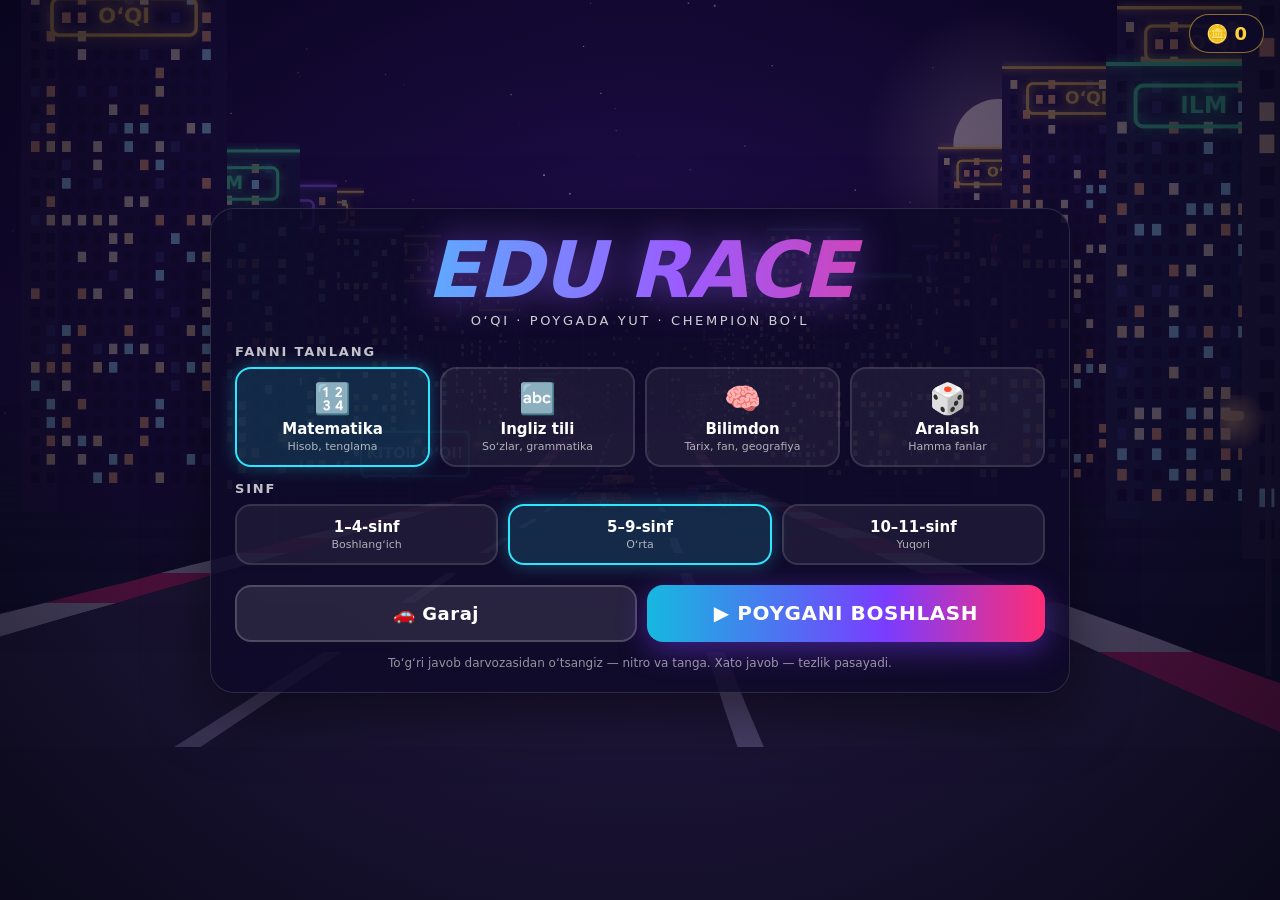
==== index.html @ 3489349c "Edu Race v0.1 — birinchi versiya Co-Authored-By: Claude Opus 5.5 <noreply@anthropic.com> Claude-Sess" ====
<!DOCTYPE html>
<html lang="uz">
<head>
<meta charset="utf-8">
<meta name="viewport" content="width=device-width,initial-scale=1,maximum-scale=1,user-scalable=no,viewport-fit=cover">
<meta name="theme-color" content="#07051a">
<meta name="mobile-web-app-capable" content="yes">
<link rel="manifest" href="manifest.webmanifest">
<link rel="icon" type="image/png" href="icons/icon-192.png">
<link rel="apple-touch-icon" href="icons/apple-touch-icon.png">
<title>Edu Race — Oʻqi. Poygada yut.</title>
<style>
:root{--cyan:#2fe6ff;--pink:#ff2d75;--yellow:#ffd23c;--violet:#9b5cff;--green:#3cff9a;--bg:#07051a;--panel:rgba(14,10,40,.86);--font:'Segoe UI',Roboto,system-ui,-apple-system,sans-serif}
*{box-sizing:border-box;-webkit-tap-highlight-color:transparent;user-select:none;-webkit-user-select:none}
html,body{margin:0;height:100%;overflow:hidden;background:var(--bg);font-family:var(--font);color:#fff;touch-action:none}
canvas#game{position:fixed;inset:0;width:100vw;height:100vh;display:block}
.hidden{display:none!important}
.layer{position:fixed;inset:0;pointer-events:none}
.layer *{pointer-events:auto}
button{font-family:var(--font);cursor:pointer;border:0;color:#fff}

/* ---------- HUD ---------- */
#hud{padding:max(10px,env(safe-area-inset-top)) max(14px,env(safe-area-inset-right)) 10px max(14px,env(safe-area-inset-left))}
.hud-top{display:flex;justify-content:space-between;align-items:flex-start;gap:10px;pointer-events:none}
.stat{background:var(--panel);border:1px solid rgba(255,255,255,.12);border-radius:14px;padding:6px 12px;min-width:74px;text-align:center;pointer-events:none;backdrop-filter:blur(4px)}
.stat small{display:block;font-size:11px;opacity:.7;letter-spacing:.08em;text-transform:uppercase}
.stat b{font-size:26px;font-weight:900;font-style:italic}
.stat b span{font-size:15px;opacity:.7}
.hud-left,.hud-right{display:flex;gap:8px;align-items:flex-start}
#btnPause{width:44px;height:44px;border-radius:12px;background:var(--panel);border:1px solid rgba(255,255,255,.15);font-size:18px;pointer-events:auto}
#qbox{position:absolute;left:50%;top:max(10px,env(safe-area-inset-top));transform:translateX(-50%);width:min(560px,52vw);background:var(--panel);border:2px solid var(--violet);border-radius:18px;padding:10px 14px 10px;text-align:center;box-shadow:0 0 24px rgba(155,92,255,.45);pointer-events:none;transition:opacity .25s}
#qbox.dim{opacity:.35}
#qsub{font-size:11px;letter-spacing:.12em;text-transform:uppercase;opacity:.75}
#qtext{font-size:clamp(17px,3.2vw,30px);font-weight:900;margin:2px 0 8px;line-height:1.15}
#qbarw{height:6px;background:rgba(255,255,255,.12);border-radius:4px;overflow:hidden;margin-bottom:8px}
#qbar{height:100%;width:100%;background:linear-gradient(90deg,var(--green),var(--yellow),var(--pink));transform-origin:left}
#opts{display:grid;grid-template-columns:1fr 1fr 1fr;gap:8px}
.opt{border-radius:10px;padding:6px 4px;font-weight:900;font-size:clamp(14px,2.4vw,22px);border:2px solid;background:rgba(0,0,0,.35);transition:transform .12s,background .12s;white-space:nowrap;overflow:hidden;text-overflow:ellipsis}
.opt.o0{border-color:var(--cyan);color:#bff8ff}.opt.o1{border-color:var(--yellow);color:#fff2c4}.opt.o2{border-color:var(--pink);color:#ffd0e0}
.opt.sel{transform:scale(1.07)}
.opt.o0.sel{background:rgba(47,230,255,.35)}.opt.o1.sel{background:rgba(255,210,60,.35)}.opt.o2.sel{background:rgba(255,45,117,.35)}
#lanehint{font-size:11px;opacity:.6;margin-top:6px}
#speedo{position:absolute;right:max(16px,env(safe-area-inset-right));bottom:max(150px,calc(env(safe-area-inset-bottom) + 140px));text-align:right;pointer-events:none}
#speedo b{font-size:44px;font-weight:900;font-style:italic;text-shadow:0 0 14px rgba(47,230,255,.7)}
#speedo small{font-size:13px;opacity:.75;margin-left:4px}
#nitrow{width:150px;height:10px;border-radius:6px;background:rgba(255,255,255,.12);margin-top:4px;overflow:hidden;margin-left:auto}
#nitro{height:100%;width:0;background:linear-gradient(90deg,#2fe6ff,#9b5cff);box-shadow:0 0 12px #2fe6ff}
#streak{font-size:13px;font-weight:800;color:var(--yellow);margin-top:4px;min-height:16px}
#toast{position:absolute;left:50%;top:44%;transform:translate(-50%,-50%) scale(.6);font-size:clamp(26px,6vw,56px);font-weight:900;font-style:italic;text-align:center;opacity:0;transition:transform .25s,opacity .25s;pointer-events:none;text-shadow:0 4px 24px rgba(0,0,0,.6);white-space:nowrap}
#toast.show{opacity:1;transform:translate(-50%,-50%) scale(1)}
#toast.good{color:var(--cyan)}#toast.bad{color:#ff5d7d}
#toast small{display:block;font-size:.42em;font-style:normal;color:#fff;margin-top:6px}
#flash{position:fixed;inset:0;pointer-events:none;opacity:0;transition:opacity .35s}
#flash.good{background:radial-gradient(ellipse at center,transparent 40%,rgba(47,230,255,.45));opacity:1;transition:none}
#flash.bad{background:radial-gradient(ellipse at center,transparent 35%,rgba(255,30,70,.6));opacity:1;transition:none}
#count{position:absolute;left:50%;top:42%;transform:translate(-50%,-50%);font-size:min(28vw,180px);font-weight:900;font-style:italic;color:var(--yellow);text-shadow:0 0 40px rgba(255,210,60,.7);pointer-events:none}

/* touch controls */
#ctl{position:absolute;left:0;right:0;bottom:0;padding:0 max(16px,env(safe-area-inset-right)) max(16px,env(safe-area-inset-bottom)) max(16px,env(safe-area-inset-left));display:flex;justify-content:space-between;align-items:flex-end;pointer-events:none}
.tbtn{width:min(22vw,118px);height:min(22vw,118px);border-radius:50%;background:rgba(255,255,255,.1);border:2px solid rgba(255,255,255,.3);font-size:40px;font-weight:900;display:flex;align-items:center;justify-content:center;pointer-events:auto;touch-action:none}
.tbtn.on{background:rgba(47,230,255,.35);border-color:var(--cyan)}
#btnBrake{width:min(18vw,92px);height:min(18vw,92px);font-size:15px;border-radius:24px}
#btnBrake.on{background:rgba(255,45,117,.4);border-color:var(--pink)}
.lr{display:flex;gap:14px;pointer-events:none}
body.nokbd-hint #kbd{display:none}
#kbd{position:absolute;left:50%;bottom:14px;transform:translateX(-50%);font-size:12px;opacity:.55;pointer-events:none;white-space:nowrap}

/* ---------- Menus ---------- */
.screen{position:fixed;inset:0;display:flex;align-items:center;justify-content:center;background:radial-gradient(ellipse at 50% 30%,rgba(40,16,90,.55),rgba(5,3,20,.88));padding:16px;overflow:auto}
.card{width:min(860px,100%);max-height:100%;overflow:auto;background:var(--panel);border:1px solid rgba(255,255,255,.12);border-radius:24px;padding:22px 24px;box-shadow:0 20px 60px rgba(0,0,0,.5)}
.logo{text-align:center;margin:0 0 4px;font-size:clamp(40px,9vw,78px);font-weight:900;font-style:italic;letter-spacing:-.02em;line-height:1;background:linear-gradient(90deg,var(--cyan),var(--violet) 55%,var(--pink));-webkit-background-clip:text;background-clip:text;color:transparent;filter:drop-shadow(0 0 18px rgba(155,92,255,.55))}
.tag{text-align:center;opacity:.8;margin:0 0 16px;letter-spacing:.2em;text-transform:uppercase;font-size:13px}
.coinbar{position:absolute;top:max(14px,env(safe-area-inset-top));right:max(16px,env(safe-area-inset-right));background:var(--panel);border:1px solid rgba(255,210,60,.5);border-radius:30px;padding:8px 16px;font-weight:900;font-size:18px;color:var(--yellow)}
h3{margin:14px 0 8px;font-size:13px;letter-spacing:.14em;text-transform:uppercase;opacity:.75}
.grid{display:grid;gap:10px}
.g4{grid-template-columns:repeat(4,1fr)}.g3{grid-template-columns:repeat(3,1fr)}
@media (max-width:620px){.g4{grid-template-columns:repeat(2,1fr)}}
.choice{background:rgba(255,255,255,.06);border:2px solid rgba(255,255,255,.12);border-radius:16px;padding:12px 8px;text-align:center;font-weight:800;font-size:15px;transition:all .15s}
.choice .ic{font-size:30px;display:block;margin-bottom:4px}
.choice small{display:block;font-weight:500;opacity:.65;font-size:11px;margin-top:2px}
.choice.on{border-color:var(--cyan);background:rgba(47,230,255,.14);box-shadow:0 0 18px rgba(47,230,255,.3)}
.row{display:flex;gap:10px;margin-top:20px;flex-wrap:wrap}
.btn{flex:1;min-width:150px;padding:16px 18px;border-radius:16px;font-size:18px;font-weight:900;letter-spacing:.03em;background:rgba(255,255,255,.1);border:2px solid rgba(255,255,255,.18)}
.btn.primary{background:linear-gradient(90deg,#16b8e0,#7a3cff 60%,#ff2d75);border:0;box-shadow:0 8px 30px rgba(122,60,255,.45);font-size:20px}
.btn:active{transform:scale(.97)}
.carlist{display:grid;grid-template-columns:repeat(auto-fill,minmax(180px,1fr));gap:12px}
.caritem{background:rgba(255,255,255,.05);border:2px solid rgba(255,255,255,.12);border-radius:16px;padding:10px;text-align:center}
.caritem.on{border-color:var(--green);box-shadow:0 0 16px rgba(60,255,154,.3)}
.caritem canvas{width:100%;height:auto;display:block}
.caritem b{display:block;margin:6px 0 2px}
.bar{height:6px;background:rgba(255,255,255,.12);border-radius:4px;margin:6px 0 8px;overflow:hidden}.bar i{display:block;height:100%;background:linear-gradient(90deg,var(--cyan),var(--violet))}
.caritem button{width:100%;padding:9px;border-radius:10px;font-weight:800;background:rgba(255,255,255,.12)}
.caritem button.buy{background:linear-gradient(90deg,#f0a500,#ffd23c);color:#2a1a00}
.caritem button:disabled{opacity:.45}
.res-place{text-align:center;font-size:clamp(54px,12vw,96px);font-weight:900;font-style:italic;line-height:1}
.res-sub{text-align:center;opacity:.8;margin-bottom:10px}
.stars{text-align:center;font-size:40px;letter-spacing:6px;margin:4px 0 10px}
.stats{display:grid;grid-template-columns:repeat(4,1fr);gap:10px}
@media (max-width:620px){.stats{grid-template-columns:repeat(2,1fr)}}
.stats div{background:rgba(255,255,255,.06);border-radius:14px;padding:10px;text-align:center}
.stats b{display:block;font-size:24px;font-weight:900}
.stats small{opacity:.7;font-size:12px}
.mist{margin-top:10px;font-size:14px;background:rgba(255,45,117,.08);border:1px solid rgba(255,45,117,.3);border-radius:14px;padding:8px 12px}
.mist div{padding:4px 0;border-bottom:1px dashed rgba(255,255,255,.1)}.mist div:last-child{border:0}
.mist b{color:var(--green)}
@media (max-height:460px){
  #qbox{padding:6px 10px;width:min(520px,50vw);border-radius:14px}
  #qtext{font-size:clamp(15px,2.6vw,22px);margin:0 0 5px}
  #qsub{font-size:9px}#qbarw{height:4px;margin-bottom:5px}
  .opt{padding:3px 4px;font-size:clamp(13px,2vw,18px);border-radius:8px}
  #lanehint{display:none}
  .stat{padding:3px 9px;min-width:60px}.stat b{font-size:20px}.stat small{font-size:9px}
  #btnPause{width:38px;height:38px}
  #speedo{bottom:auto;top:46%}#speedo b{font-size:32px}
  .tbtn{width:min(19vw,92px);height:min(19vw,92px);font-size:32px}
  #btnBrake{width:min(15vw,74px);height:min(15vw,74px);font-size:12px}
  .card{padding:14px 16px}.logo{font-size:40px}.tag{margin-bottom:6px}
  h3{margin:8px 0 6px}.choice{padding:7px 6px;font-size:13px}.choice .ic{font-size:22px;margin:0}
  .row{margin-top:10px}.btn{padding:11px 14px;font-size:16px}.btn.primary{font-size:17px}
  .small-note{display:none}
}
#rotate{position:fixed;left:50%;bottom:16px;transform:translateX(-50%);background:var(--panel);border:1px solid rgba(255,255,255,.2);padding:8px 14px;border-radius:20px;font-size:13px;z-index:20;pointer-events:none}
.small-note{text-align:center;font-size:12px;opacity:.55;margin-top:14px}
</style>
</head>
<body>
<canvas id="game"></canvas>
<div id="flash"></div>

<!-- HUD -->
<div id="hud" class="layer hidden">
  <div class="hud-top">
    <div class="hud-left">
      <div class="stat"><small>Oʻrin</small><b id="hPos">6<span>/6</span></b></div>
      <div class="stat"><small>Davra</small><b id="hLap">1<span>/2</span></b></div>
    </div>
    <div class="hud-right">
      <div class="stat"><small>Tanga</small><b id="hCoins" style="color:var(--yellow)">0</b></div>
      <button id="btnPause" aria-label="Pauza">❚❚</button>
    </div>
  </div>
  <div id="qbox">
    <div id="qsub">Savol</div>
    <div id="qtext">Tayyorlaning!</div>
    <div id="qbarw"><div id="qbar"></div></div>
    <div id="opts"><div class="opt o0">—</div><div class="opt o1">—</div><div class="opt o2">—</div></div>
    <div id="lanehint">Toʻgʻri javob yozilgan darvozadan oʻting → NITRO 🔥</div>
  </div>
  <div id="speedo"><b id="hSpeed">0</b><small>km/soat</small><div id="nitrow"><div id="nitro"></div></div><div id="streak"></div></div>
  <div id="toast"></div>
  <div id="count"></div>
  <div id="ctl">
    <div class="lr"><button class="tbtn" id="btnL" aria-label="Chapga">◀</button><button class="tbtn" id="btnR" aria-label="Oʻngga">▶</button></div>
    <button class="tbtn" id="btnBrake">TOR-<br>MOZ</button>
  </div>
  <div id="kbd">◀ ▶ yoki A / D — boshqarish · ▼ / Space — tormoz · P — pauza</div>
</div>

<!-- MAIN MENU -->
<div id="menu" class="screen hidden">
  <div class="coinbar">🪙 <span id="mCoins">0</span></div>
  <div class="card">
    <h1 class="logo">EDU RACE</h1>
    <p class="tag">Oʻqi · Poygada yut · Chempion boʻl</p>
    <h3>Fanni tanlang</h3>
    <div class="grid g4" id="subjects"></div>
    <h3>Sinf</h3>
    <div class="grid g3" id="levels"></div>
    <div class="row">
      <button class="btn" id="btnGarage">🚗 Garaj</button>
      <button class="btn primary" id="btnStart">▶ POYGANI BOSHLASH</button>
    </div>
    <div class="small-note">Toʻgʻri javob darvozasidan oʻtsangiz — nitro va tanga. Xato javob — tezlik pasayadi.</div>
  </div>
</div>

<!-- GARAGE -->
<div id="garage" class="screen hidden">
  <div class="coinbar">🪙 <span id="gCoins">0</span></div>
  <div class="card">
    <h1 class="logo" style="font-size:clamp(34px,7vw,56px)">GARAJ</h1>
    <p class="tag">Bilim bilan yigʻilgan tangalarga yangi mashina oling</p>
    <div class="carlist" id="carlist"></div>
    <div class="row"><button class="btn" id="btnGBack">◀ Orqaga</button></div>
  </div>
</div>

<!-- PAUSE -->
<div id="pause" class="screen hidden">
  <div class="card" style="max-width:420px">
    <h1 class="logo" style="font-size:52px">PAUZA</h1>
    <div class="row" style="flex-direction:column">
      <button class="btn primary" id="btnResume">▶ Davom etish</button>
      <button class="btn" id="btnRestart">↻ Qaytadan boshlash</button>
      <button class="btn" id="btnSound">🔊 Ovoz: yoqilgan</button>
      <button class="btn" id="btnQuit">⌂ Bosh menyu</button>
    </div>
  </div>
</div>

<!-- RESULTS -->
<div id="results" class="screen hidden">
  <div class="card">
    <div class="res-place" id="rPlace">🥇 1-oʻrin</div>
    <div class="stars" id="rStars">★★★</div>
    <div class="res-sub" id="rSub"></div>
    <div class="stats">
      <div><b id="rCorrect">0/0</b><small>Toʻgʻri javoblar</small></div>
      <div><b id="rAcc">0%</b><small>Aniqlik</small></div>
      <div><b id="rTime">0:00</b><small>Vaqt</small></div>
      <div><b id="rCoins" style="color:var(--yellow)">+0</b><small>Tanga</small></div>
    </div>
    <div class="mist hidden" id="rMist"></div>
    <div class="row">
      <button class="btn" id="btnRMenu">⌂ Menyu</button>
      <button class="btn primary" id="btnRAgain">↻ Yana poyga</button>
    </div>
  </div>
</div>
<div id="rotate" class="hidden">📱 Yaxshiroq oʻynash uchun telefonni yotqizing</div>

<script>
(()=>{
'use strict';
/* =========================================================
   EDU RACE — oʻquv poyga oʻyini (psevdo-3D dvigatel)
   ========================================================= */
const $ = id => document.getElementById(id);
const FONT = "'Segoe UI',Roboto,system-ui,sans-serif";
const canvas = $('game'), ctx = canvas.getContext('2d');
let W = 0, H = 0;

/* ---------- utils ---------- */
const rnd = (a,b) => Math.floor(Math.random()*(b-a+1))+a;
const pick = a => a[Math.floor(Math.random()*a.length)];
const shuffle = a => { for(let i=a.length-1;i>0;i--){const j=Math.floor(Math.random()*(i+1));[a[i],a[j]]=[a[j],a[i]];} return a; };
const limit = (v,a,b) => Math.max(a,Math.min(b,v));
const lerp = (a,b,p) => a+(b-a)*p;
const easeIn = (a,b,p) => a+(b-a)*p*p;
const easeInOut = (a,b,p) => a+(b-a)*((-Math.cos(p*Math.PI)/2)+0.5);
const pctRem = (n,total) => (n%total)/total;
const approach = (v,t,s) => v<t ? Math.min(t,v+s) : Math.max(t,v-s);
const gcd = (a,b) => b ? gcd(b,a%b) : a;
const fog = (d,density) => 1/Math.pow(Math.E, d*d*density);
const overlap = (x1,w1,x2,w2) => !((x1+w1/2) < (x2-w2/2) || (x1-w1/2) > (x2+w2/2));
function rr(g,x,y,w,h,r){g.beginPath();g.moveTo(x+r,y);g.arcTo(x+w,y,x+w,y+h,r);g.arcTo(x+w,y+h,x,y+h,r);g.arcTo(x,y+h,x,y,r);g.arcTo(x,y,x+w,y,r);g.closePath();}
function mkCanvas(w,h){const c=document.createElement('canvas');c.width=w;c.height=h;return [c,c.getContext('2d')];}

/* ---------- save ---------- */
const SAVE_KEY='eduRace.v1';
const save = Object.assign({coins:0, owned:['ilm1'], car:'ilm1', subject:'math', level:2, muted:false, races:0, wins:0}, (()=>{try{return JSON.parse(localStorage.getItem(SAVE_KEY))||{};}catch(e){return {};}})());
function persist(){ try{ localStorage.setItem(SAVE_KEY, JSON.stringify(save)); }catch(e){} }

/* =========================================================
   SAVOLLAR
   ========================================================= */
const SUP = {'0':'⁰','1':'¹','2':'²','3':'³','4':'⁴','5':'⁵','6':'⁶','7':'⁷','8':'⁸','9':'⁹'};
const sup = n => String(n).split('').map(c=>SUP[c]||c).join('');
const xpow = n => n===1 ? 'x' : 'x'+sup(n);
const neg = n => n<0 ? '−'+Math.abs(n) : String(n);
function mk(q, correct, wrongs, sub){
  correct = String(correct);
  const w = []; for(const x of wrongs){ const s=String(x); if(s!==correct && !w.includes(s)) w.push(s); if(w.length===2) break; }
  const opts = shuffle([correct, ...w]);
  return {q, opts, ans: opts.indexOf(correct), correct, sub};
}
function nw(ans, cands){ // raqamli chalgʻituvchi javoblar
  const out=[]; for(const c of shuffle(cands.slice())){ if(c!==ans && !out.includes(c) && Number.isFinite(c) && (c>=0 || ans<0)) out.push(c); if(out.length===2) break; }
  let k=1; while(out.length<2){ const c=ans+k; if(!out.includes(c) && c!==ans) out.push(c); k = k>0 ? -k : -k+1; }
  return out.map(neg);
}
function mathQ(level){
  const S='Matematika';
  if(level===1){
    const t=rnd(0,3);
    if(t===0){const a=rnd(5,60),b=rnd(3,39),r=a+b;return mk(`${a} + ${b} = ?`,r,nw(r,[r+1,r-1,r+10,r-10,r+2]),S);}
    if(t===1){const a=rnd(20,99),b=rnd(3,a-2),r=a-b;return mk(`${a} − ${b} = ?`,r,nw(r,[r+1,r-1,r+10,r-10,r+2]),S);}
    if(t===2){const a=rnd(2,10),b=rnd(2,10),r=a*b;return mk(`${a} × ${b} = ?`,r,nw(r,[r+a,r-a,r+b,r-b,r+1]),S);}
    const b=rnd(2,10),q=rnd(2,10);return mk(`${b*q} : ${b} = ?`,q,nw(q,[q+1,q-1,q+2,q-2]),S);
  }
  if(level===2){
    const t=rnd(0,7);
    if(t===0){const a=rnd(12,29),b=rnd(3,9),r=a*b;return mk(`${a} × ${b} = ?`,r,nw(r,[r+b,r-b,r+10,r-10,r+a]),S);}
    if(t===1){const p=pick([10,20,25,50]);const n=p===25?rnd(2,30)*4:p===50?rnd(5,60)*2:rnd(2,30)*10;const r=n*p/100;return mk(`${n} ning ${p}% i = ?`,r,nw(r,[r*2,Math.round(r/2),r+10,r+5,r-5]),S);}
    if(t===2){const a=-rnd(2,20),b=rnd(1,30),r=a+b;return mk(`${neg(a)} + ${b} = ?`,neg(r),nw(r,[-r,r+2,r-2,r+1]),S);}
    if(t===3){const x=rnd(3,40),a=rnd(2,30);return mk(`x + ${a} = ${x+a},  x = ?`,x,nw(x,[x+1,x-1,x+a,x+2]),S);}
    if(t===4){const a=rnd(2,9),x=rnd(2,12);return mk(`${a}x = ${a*x},  x = ?`,x,nw(x,[x+1,x-1,a*x-a,x+2]),S);}
    if(t===5){const n=rnd(11,20),r=n*n;return mk(`${n}² = ?`,r,nw(r,[r+n,r-n,r+10,2*n,r+1]),S);}
    if(t===6){const b=pick([4,6,8,10,12]),a=rnd(1,b-2),c=rnd(1,b-a-1),s=a+c,g=gcd(s,b);return mk(`${a}/${b} + ${c}/${b} = ?`,`${s/g}/${b/g}`,[`${s}/${2*b}`,`${s+1}/${b}`,`${s-1}/${b}`],S);}
    const b=rnd(11,19),q=rnd(3,9);return mk(`${b*q} : ${b} = ?`,q,nw(q,[q+1,q-1,q+2]),S);
  }
  const t=rnd(0,8);
  if(t===0){const n=rnd(5,10),r=2**n;return mk(`2${sup(n)} = ?`,r,nw(r,[r*2,r/2,2*n,r+2]),S);}
  if(t===1){const n=rnd(11,25);return mk(`√${n*n} = ?`,n,nw(n,[n+1,n-1,n+2,n*2]),S);}
  if(t===2){const a=rnd(2,9),x=rnd(-9,12),b=rnd(1,20)*(Math.random()<.5?-1:1),c=a*x+b;return mk(`${a}x ${b>=0?'+':'−'} ${Math.abs(b)} = ${neg(c)},  x = ?`,neg(x),nw(x,[x+1,x-1,-x,x+2]),S);}
  if(t===3){const T=pick([['sin 30°','1/2',['√3/2','1']],['cos 60°','1/2',['√2/2','0']],['sin 90°','1',['0','1/2']],['cos 0°','1',['0','−1']],['tg 45°','1',['0','√3']],['sin 60°','√3/2',['1/2','√2/2']],['cos 90°','0',['1','1/2']],['cos 45°','√2/2',['1/2','√3/2']]]);return mk(`${T[0]} = ?`,T[1],T[2],S);}
  if(t===4){const base=pick([2,3]),n=base===2?rnd(2,8):rnd(2,5),v=base**n;return mk(`log${base===2?'₂':'₃'} ${v} = ?`,n,nw(n,[n+1,n-1,n*base,n+2]),S);}
  if(t===5){const n=rnd(2,6);return mk(`(${xpow(n)})′ = ?`,`${n}${xpow(n-1)}`,[`${xpow(n-1)}`,`${n}${xpow(n+1)}`,`${n-1}${xpow(n)}`],S);}
  if(t===6){const a=rnd(1,20),d=rnd(2,9);return mk(`${a}, ${a+d}, ${a+2*d}, ${a+3*d}, ?`,a+4*d,nw(a+4*d,[a+5*d,a+4*d+1,a+4*d-1,a+3*d+1]),S);}
  if(t===7){const a=rnd(1,5),q=pick([2,3]),r=a*q**3;return mk(`${a}, ${a*q}, ${a*q*q}, ?`,r,nw(r,[r+a,r-a,a*q*q+a*q,r+q]),S);}
  const T=pick([[3,4,5],[6,8,10],[5,12,13],[8,15,17],[9,12,15],[12,16,20]]);
  return mk(`Katetlar ${T[0]} va ${T[1]}. Gipotenuza = ?`,T[2],nw(T[2],[T[0]+T[1],T[2]+1,T[2]-1,T[2]+2]),S);
}
// [oʻzbekcha, inglizcha, daraja]
const WORDS = [
 ['olma','apple',1],['kitob','book',1],['it','dog',1],['mushuk','cat',1],['uy','house',1],['suv','water',1],['quyosh','sun',1],['qizil','red',1],['koʻk','blue',1],['yashil','green',1],['ona','mother',1],['ota','father',1],['maktab','school',1],['ruchka','pen',1],['non','bread',1],['sut','milk',1],['qush','bird',1],['baliq','fish',1],['katta','big',1],['kichik','small',1],['oy','moon',1],['gul','flower',1],['qor','snow',1],['koʻz','eye',1],
 ['doʻst','friend',2],['shahar','city',2],['daraxt','tree',2],['deraza','window',2],['eshik','door',2],['oshxona','kitchen',2],['ob-havo','weather',2],['kuchli','strong',2],['tez','fast',2],['sekin','slow',2],['bahor','spring',2],['qish','winter',2],['yoz','summer',2],['kuz','autumn',2],['savol','question',2],['javob','answer',2],['sayohat','travel',2],['sogʻliq','health',2],['chiroyli','beautiful',2],['och','hungry',2],['kecha','yesterday',2],['ertaga','tomorrow',2],['bozor','market',2],['tog‘','mountain',2],
 ['muhim','important',3],['imkoniyat','opportunity',3],['rivojlanish','development',3],['atrof-muhit','environment',3],['tajriba','experience',3],['qaror','decision',3],['muvaffaqiyat','success',3],['bilim','knowledge',3],['hamkorlik','cooperation',3],['masʼuliyat','responsibility',3],['jamiyat','society',3],['iqtisodiyot','economy',3],['hukumat','government',3],['tadqiqot','research',3],['kashfiyot','discovery',3],['mustaqillik','independence',3],['tenglama','equation',3],['taraqqiyot','progress',3]
];
const GRAMMAR = [
 ['I ___ a student.','am',['is','are'],2],['They ___ football.','play',['plays','playing'],2],['She ___ a cat.','has',['have','having'],2],['We ___ at school yesterday.','were',['was','are'],2],['He ___ English every day.','studies',['study','studying'],2],['There ___ two cats.','are',['is','am'],2],['___ you like tea?','Do',['Does','Is'],2],
 ['I have lived here ___ 2015.','since',['for','from'],3],['This book is ___ than that one.','better',['good','best'],3],['Listen! The baby ___.','is crying',['cries','cried'],3],['She is the ___ in class.','tallest',['taller','tall'],3],['The letter ___ yesterday.','was sent',['sent','is send'],3],['She has ___ finished it.','already',['yet','ago'],3]
];
const KNOW = [
 ['Oʻzbekiston poytaxti?','Toshkent',['Samarqand','Buxoro'],1],['Oʻzbekiston Mustaqillik kuni?','1-sentabr',['9-may','21-mart'],1],['Navroʻz qachon nishonlanadi?','21-mart',['1-sentabr','8-dekabr'],1],['Oʻzbekiston mustaqil boʻlgan yil?','1991',['1989','1995'],1],['Registon maydoni qayerda?','Samarqand',['Xiva','Toshkent'],1],['Yerning tabiiy yoʻldoshi?','Oy',['Mars','Quyosh'],1],['Eng katta okean?','Tinch okeani',['Hind okeani','Atlantika'],1],['Qizil sayyora?','Mars',['Venera','Yupiter'],1],['Eng katta sayyora?','Yupiter',['Saturn','Yer'],1],['Suvning formulasi?','H₂O',['CO₂','O₂'],1],['Oʻzbekiston qaysi qitʼada?','Osiyo',['Yevropa','Afrika'],1],['Yil necha kundan iborat?','365',['360','300'],1],['Eng baland togʻ cho‘qqisi?','Everest',['Elbrus','Monblan'],1],
 ['“Algoritm” soʻzi kimning nomidan?','Al-Xorazmiy',['Ibn Sino','Beruniy'],2],['“Tib qonunlari” muallifi?','Ibn Sino',['Al-Xorazmiy','Ulugʻbek'],2],['Ulugʻbek rasadxonasi qayerda?','Samarqand',['Buxoro','Qoʻqon'],2],['Ichan qalʼa qaysi shaharda?','Xiva',['Buxoro','Termiz'],2],['Minorai Kalon qayerda?','Buxoro',['Samarqand','Xiva'],2],['“Boburnoma” muallifi?','Bobur',['Navoiy','Amir Temur'],2],['“Xamsa”ni oʻzbek tilida yozgan?','Alisher Navoiy',['Bobur','Mashrab'],2],['Oʻzbekistonda nechta viloyat bor?','12',['14','10'],2],['Oʻzbekiston bilan chegaradosh emas:','Rossiya',['Qozogʻiston','Tojikiston'],2],['Amir Temur tugʻilgan joy?','Kesh (Shahrisabz)',['Samarqand','Xiva'],2],['Ikkinchi jahon urushi tugagan yil?','1945',['1941','1939'],2],['Kolumb Amerikani qachon kashf etgan?','1492',['1592','1392'],2],['Odam tanasidagi eng katta organ?','Teri',['Jigar','Yurak'],2],['Osh tuzi formulasi?','NaCl',['KCl','H₂O'],2],['Temirning kimyoviy belgisi?','Fe',['Te','Ir'],2],['Fotosintezda oʻsimlik yutadigan gaz?','CO₂',['O₂','N₂'],2],['Uchburchak burchaklari yigʻindisi?','180°',['360°','90°'],2],
 ['Yorugʻlik tezligi taxminan?','300 000 km/s',['30 000 km/s','3 000 km/s'],3],['Nyutonning II qonuni?','F = m·a',['E = m·c²','P = U·I'],3],['Oltinning kimyoviy belgisi?','Au',['Ag','Go'],3],['Pifagor teoremasi?','a² + b² = c²',['a + b = c','a² − b² = c'],3],['Ilk Konstitutsiya qabul qilingan yil?','1992',['1991','1995'],3],['DNK asosan qayerda joylashgan?','Hujayra yadrosi',['Mitoxondriya','Ribosoma'],3],['Tok kuchining birligi?','Amper',['Volt','Om'],3],['Dengizga ikki marta chiqa olmaydigan davlat?','Oʻzbekiston',['Qozogʻiston','Moʻgʻuliston'],3],['Elektr qarshilik birligi?','Om',['Vatt','Amper'],3]
];
const bags = {};
function fromBag(key, items){ // takrorlanmasin
  if(!bags[key] || !bags[key].length) bags[key] = shuffle(items.slice());
  return bags[key].pop();
}
function engQ(level){
  const S='Ingliz tili';
  if(level>=2 && Math.random()<0.3){
    const g = fromBag('gr'+level, GRAMMAR.filter(x=>x[3]<=level));
    return mk(g[0], g[1], g[2], S+' · grammatika');
  }
  const pool = WORDS.filter(w=>w[2]<=level && (level===1 || w[2]>=level-1));
  const w = fromBag('w'+level, pool);
  const others = shuffle(pool.filter(x=>x!==w));
  if(Math.random()<0.6) return mk(`“${w[0]}” — inglizchasi?`, w[1], others.map(o=>o[1]), S);
  return mk(`“${w[1]}” — oʻzbekchasi?`, w[0], others.map(o=>o[0]), S);
}
function knowQ(level){
  const pool = KNOW.filter(k=>k[3]<=level && (level<3 || k[3]>=2));
  const k = fromBag('k'+level, pool);
  return mk(k[0], k[1], k[2], 'Bilimdon');
}
function nextQuestion(){
  let s = save.subject; if(s==='mix') s = pick(['math','eng','know']);
  const L = save.level;
  if(s==='math') return mathQ(L);
  if(s==='eng') return engQ(L);
  return knowQ(L);
}

/* =========================================================
   GRAFIKA (spraytlar kodda chiziladi — rasm fayllari kerak emas)
   ========================================================= */
function shade(hex, f){ const n=parseInt(hex.slice(1),16); let r=n>>16,g=(n>>8)&255,b=n&255; r=limit(Math.round(r*f),0,255); g=limit(Math.round(g*f),0,255); b=limit(Math.round(b*f),0,255); return `rgb(${r},${g},${b})`; }
function makeCar(color, plate){
  const [c,g]=mkCanvas(220,124);
  g.fillStyle='rgba(0,0,0,.5)'; g.beginPath(); g.ellipse(110,114,108,10,0,0,Math.PI*2); g.fill();
  g.fillStyle='#0c0c12'; rr(g,12,76,42,42,9); g.fill(); rr(g,166,76,42,42,9); g.fill();
  let gr=g.createLinearGradient(0,40,0,108); gr.addColorStop(0,shade(color,1.15)); gr.addColorStop(.5,color); gr.addColorStop(1,shade(color,.45));
  g.fillStyle=gr; g.beginPath(); g.moveTo(8,96); g.lineTo(9,64); g.quadraticCurveTo(12,46,40,44); g.lineTo(180,44); g.quadraticCurveTo(208,46,211,64); g.lineTo(212,96); g.quadraticCurveTo(212,106,200,106); g.lineTo(20,106); g.quadraticCurveTo(8,106,8,96); g.fill();
  gr=g.createLinearGradient(0,8,0,46); gr.addColorStop(0,shade(color,.9)); gr.addColorStop(1,shade(color,.6));
  g.fillStyle=gr; g.beginPath(); g.moveTo(46,46); g.lineTo(64,14); g.quadraticCurveTo(68,7,80,7); g.lineTo(140,7); g.quadraticCurveTo(152,7,156,14); g.lineTo(174,46); g.closePath(); g.fill();
  gr=g.createLinearGradient(0,14,0,44); gr.addColorStop(0,'#3a4a7a'); gr.addColorStop(1,'#0a0d1c');
  g.fillStyle=gr; g.beginPath(); g.moveTo(60,43); g.lineTo(74,16); g.lineTo(146,16); g.lineTo(160,43); g.closePath(); g.fill();
  g.strokeStyle='rgba(255,255,255,.25)'; g.lineWidth=2; g.beginPath(); g.moveTo(80,20); g.lineTo(72,38); g.stroke();
  g.fillStyle='#10101a'; g.fillRect(14,34,192,8); g.fillRect(30,42,8,8); g.fillRect(182,42,8,8);
  g.fillStyle='rgba(255,255,255,.85)'; g.fillRect(100,46,20,58);
  g.shadowColor='#ff1e46'; g.shadowBlur=16; g.fillStyle='#ff2a4f'; rr(g,15,58,54,13,5); g.fill(); rr(g,151,58,54,13,5); g.fill(); g.shadowBlur=0;
  g.fillStyle='#ffd0d8'; g.fillRect(22,62,40,3); g.fillRect(158,62,40,3);
  g.fillStyle='#f2f2f2'; rr(g,84,74,52,17,3); g.fill(); g.fillStyle='#111'; g.font=`900 13px ${FONT}`; g.textAlign='center'; g.textBaseline='middle'; g.fillText(plate||'EDU',110,83);
  g.fillStyle='#2a2a33'; rr(g,40,96,18,8,3); g.fill(); rr(g,162,96,18,8,3); g.fill();
  return c;
}
function makeLamp(color, flip){
  const [c,g]=mkCanvas(120,360);
  g.fillStyle='#2b2b3a'; g.fillRect(56,40,8,320); g.fillRect(flip?16:56,34,48,7);
  const hx = flip?16:96;
  g.shadowColor=color; g.shadowBlur=30; g.fillStyle=color; rr(g,hx-14,30,28,12,5); g.fill();
  g.shadowBlur=0; const gr=g.createRadialGradient(hx,42,2,hx,42,40); gr.addColorStop(0,color+'cc'); gr.addColorStop(1,color+'00'); g.fillStyle=gr; g.fillRect(hx-44,10,88,80);
  return c;
}
function makeBuilding(){
  const w=rnd(240,320), h=rnd(420,780);
  const [c,g]=mkCanvas(w,h);
  const base=pick(['#141030','#101a32','#1c1236','#0e1428','#191a2e']);
  g.fillStyle=base; g.fillRect(0,12,w,h-12);
  g.fillStyle='rgba(255,255,255,.04)'; g.fillRect(0,12,w*0.18,h);
  const neon=pick(['#ff2d75','#2fe6ff','#9b5cff','#ffd23c','#3cff9a']);
  g.shadowColor=neon; g.shadowBlur=14; g.fillStyle=neon; g.fillRect(0,10,w,5); g.shadowBlur=0;
  const cw=22, ch=26;
  for(let y=34;y<h-30;y+=ch){ for(let x=14;x<w-20;x+=cw){ const r=Math.random(); g.fillStyle = r<0.32 ? pick(['#ffe39a','#fff3c4','#9ff3ff','#ffb36b']) : r<0.4 ? '#2a3060' : '#0b0d1e'; g.fillRect(x,y,12,15); } }
  if(Math.random()<.5){ g.shadowColor=neon; g.shadowBlur=18; g.strokeStyle=neon; g.lineWidth=5; const sw=w*0.7; rr(g,(w-sw)/2,40,sw,52,10); g.stroke(); g.fillStyle=neon; g.font=`900 30px ${FONT}`; g.textAlign='center'; g.textBaseline='middle'; g.fillText(pick(['ILM','BILIM','KITOB','MAKTAB','OʻQI','EDU','FAN','KOD']),w/2,67); g.shadowBlur=0; }
  return c;
}
function makeBillboard(text, color){
  const [c,g]=mkCanvas(400,260);
  g.fillStyle='#22222e'; g.fillRect(70,150,14,110); g.fillRect(316,150,14,110);
  g.fillStyle='#0b0820'; rr(g,6,6,388,160,18); g.fill();
  g.shadowColor=color; g.shadowBlur=24; g.lineWidth=8; g.strokeStyle=color; rr(g,6,6,388,160,18); g.stroke();
  g.fillStyle='#fff'; g.textAlign='center'; g.textBaseline='middle';
  const lines=text.split('\n'); let size=lines.length>1?44:56; g.font=`900 ${size}px ${FONT}`;
  while(Math.max(...lines.map(l=>g.measureText(l).width))>350 && size>20){ size-=2; g.font=`900 ${size}px ${FONT}`; }
  lines.forEach((l,i)=>g.fillText(l,200,86+(i-(lines.length-1)/2)*(size*1.1)));
  g.shadowBlur=0; return c;
}
function makeTree(){
  const [c,g]=mkCanvas(200,300);
  g.fillStyle='#2a1a14'; g.fillRect(92,180,16,120);
  const gr=g.createRadialGradient(90,100,10,100,120,100); gr.addColorStop(0,'#1f6b5a'); gr.addColorStop(1,'#0a2a26');
  g.fillStyle=gr; g.beginPath(); g.arc(100,120,90,0,Math.PI*2); g.fill();
  g.fillStyle='rgba(60,255,154,.12)'; g.beginPath(); g.arc(70,90,40,0,Math.PI*2); g.fill();
  return c;
}
function makeArch(){
  const [c,g]=mkCanvas(1000,320);
  g.fillStyle='#1d1d2b'; g.fillRect(10,60,40,260); g.fillRect(950,60,40,260);
  g.shadowColor='#ff2d75'; g.shadowBlur=20; g.fillStyle='#ff2d75'; g.fillRect(24,60,12,260); g.fillRect(964,60,12,260); g.shadowBlur=0;
  for(let i=0;i<40;i++){ for(let j=0;j<2;j++){ g.fillStyle=(i+j)%2?'#fff':'#111'; g.fillRect(i*25,j*20,25,20);} }
  g.fillStyle='#0b0820'; g.fillRect(0,40,1000,90);
  g.shadowColor='#2fe6ff'; g.shadowBlur=22; g.strokeStyle='#2fe6ff'; g.lineWidth=6; g.strokeRect(3,43,994,84);
  g.fillStyle='#fff'; g.font=`italic 900 60px ${FONT}`; g.textAlign='center'; g.textBaseline='middle'; g.fillText('EDU RACE  ·  START / FINISH',500,87); g.shadowBlur=0;
  return c;
}
const LANE_COLORS=['#2fe6ff','#ffd23c','#ff2d75'];
function makeGatePanel(text, col){
  const [c,g]=mkCanvas(300,250);
  g.fillStyle='#1b1b2b'; g.fillRect(12,100,18,150); g.fillRect(270,100,18,150);
  g.shadowColor=col; g.shadowBlur=20; g.fillStyle=col; g.fillRect(17,100,8,150); g.fillRect(275,100,8,150);
  g.fillStyle='rgba(8,6,26,.94)'; rr(g,4,4,292,116,18); g.fill();
  g.lineWidth=8; g.strokeStyle=col; rr(g,4,4,292,116,18); g.stroke(); g.shadowBlur=0;
  g.fillStyle='#fff'; g.textAlign='center'; g.textBaseline='middle';
  let size=68; g.font=`900 ${size}px ${FONT}`; while(g.measureText(text).width>262 && size>20){ size-=2; g.font=`900 ${size}px ${FONT}`; }
  g.fillText(text,150,64);
  return c;
}
function makeSkyline(w,h,colA,lit){
  const [c,g]=mkCanvas(w,h);
  let x=0; while(x<w){ const bw=rnd(36,110), bh=rnd(h*0.25,h*0.95); g.fillStyle=colA; g.fillRect(x,h-bh,bw-3,bh);
    if(lit){ for(let wy=h-bh+8; wy<h-6; wy+=10){ for(let wx=x+5; wx<x+bw-8; wx+=8){ if(Math.random()<0.18){ g.fillStyle=pick(['rgba(255,220,140,.8)','rgba(150,240,255,.7)','rgba(255,120,200,.6)']); g.fillRect(wx,wy,3,4);} } } }
    if(Math.random()<0.15){ g.fillStyle='#ff2d75'; g.fillRect(x+bw/2-1,h-bh-14,2,14); }
    x+=bw; }
  return c;
}

const CARS = [
  {id:'ilm1', name:'Ilm-1', color:'#21c8f0', price:0, mult:1.00},
  {id:'chaqmoq', name:'Qizil Chaqmoq', color:'#ff2f5a', price:150, mult:1.03},
  {id:'burgut', name:'Oltin Burgut', color:'#ffbf1f', price:400, mult:1.06},
  {id:'zumrad', name:'Zumrad', color:'#2fe88a', price:800, mult:1.08},
  {id:'kometa', name:'Binafsha Kometa', color:'#a259ff', price:1500, mult:1.10},
  {id:'oq', name:'Oq Lochin', color:'#e8eaf2', price:2500, mult:1.12},
];
const AI_COLORS=['#ff6b2f','#8a8f9e','#d02bd6','#2f6bff','#e8e04a','#20d0a0'];
const AI_NAMES=['Temur','Malika','Jasur','Dilnoza','Bekzod','Sevara'];

const SPR = {};
function buildSprites(){
  SPR.lampL = {img:makeLamp('#ffd27a',false), w:300};
  SPR.lampR = {img:makeLamp('#ffd27a',true), w:300};
  SPR.lampPL = {img:makeLamp('#ff5fb0',false), w:300};
  SPR.lampPR = {img:makeLamp('#ff5fb0',true), w:300};
  SPR.buildings = Array.from({length:10},()=>{const img=makeBuilding(); return {img, w:img.width*8};});
  SPR.boards = ['OʻQI\nOʻYNA · YUT','BILIM —\nKUCH!','EDU RACE','2 × 2 = 4','HELLO = SALOM','AL-XORAZMIY\nALGORITM','KITOB OʻQI!','H₂O = SUV'].map((t,i)=>({img:makeBillboard(t,LANE_COLORS[i%3]), w:1500}));
  SPR.tree = {img:makeTree(), w:900};
  SPR.arch = {img:makeArch(), w:4700};
  SPR.skyFar = makeSkyline(1600,260,'#1c0f3e',false);
  SPR.skyNear = makeSkyline(1600,220,'#0c0822',true);
  SPR.stars = Array.from({length:120},()=>[Math.random(),Math.random()*0.5,Math.random()*1.5+0.3,Math.random()]);
}

/* =========================================================
   TRASSA
   ========================================================= */
const segmentLength=200, rumbleLength=3, roadWidth=2000, lanes=3, drawDistance=300, fogDensity=4.2, cameraHeight=1000, fieldOfView=100;
const cameraDepth=1/Math.tan((fieldOfView/2)*Math.PI/180);
const playerZ=cameraHeight*cameraDepth;
const maxSpeed=9000, nitroSpeed=13800, accel=maxSpeed/4.2, breaking=-maxSpeed*1.2, decel=-maxSpeed/5, offRoadDecel=-maxSpeed/1.8, offRoadLimit=maxSpeed/3.2, centrifugal=0.3;
const LANE_X=[-2/3,0,2/3];
const CAR_W=640, GATE_W=1180;
const LAPS=2, START_SEG=14, GATE_FIRST=170, GATE_GAP=360, SHOW_SEGS=345;
const COLORS={
  LIGHT:{road:'#3a3a52',grass:'#101a2a',rumble:'#ff2d75',lane:'#d9d2ff'},
  DARK:{road:'#34344b',grass:'#0c1524',rumble:'#f0eeff'},
  START:{road:'#fff',grass:'#101a2a',rumble:'#fff',checker:true}
};
const FOG_COLOR='#1d0f40';
let segments=[], trackLength=0, gates=[];

function lastY(){ return segments.length ? segments[segments.length-1].p2.world.y : 0; }
function addSegment(curve,y){
  const n=segments.length;
  segments.push({index:n, p1:{world:{y:lastY(),z:n*segmentLength},camera:{},screen:{}}, p2:{world:{y,z:(n+1)*segmentLength},camera:{},screen:{}}, curve, sprites:[], cars:[], color: Math.floor(n/rumbleLength)%2 ? COLORS.DARK : COLORS.LIGHT});
}
function addRoad(enter,hold,leave,curve,y){
  const sy=lastY(), ey=sy+Math.round(y)*segmentLength, total=enter+hold+leave;
  for(let n=0;n<enter;n++) addSegment(easeIn(0,curve,n/enter), easeInOut(sy,ey,n/total));
  for(let n=0;n<hold;n++) addSegment(curve, easeInOut(sy,ey,(enter+n)/total));
  for(let n=0;n<leave;n++) addSegment(easeInOut(curve,0,n/leave), easeInOut(sy,ey,(enter+hold+n)/total));
}
const addStraight=n=>addRoad(n,n,n,0,0), addHill=(n,h)=>addRoad(n,n,n,0,h), addCurve=(n,c,h)=>addRoad(n,n,n,c,h||0);
function addSCurves(){ addRoad(50,50,50,-2,0); addRoad(50,50,50,4,20); addRoad(50,50,50,2,-20); addRoad(50,50,50,-2,20); addRoad(50,50,50,-4,0); }
function addRolling(n,h){ addRoad(n,n,n,0,h/2); addRoad(n,n,n,0,-h); addRoad(n,n,n,1,h); addRoad(n,n,n,0,0); addRoad(n,n,n,-1,h/2); addRoad(n,n,n,0,0); }
function addSprite(n,source,offset){ if(n>=0 && n<segments.length) segments[n].sprites.push({source,offset}); }
function findSegment(z){ return segments[Math.floor(z/segmentLength)%segments.length]; }

function buildTrack(){
  segments=[];
  addStraight(25); addRolling(20,20); addCurve(50,4,10); addStraight(25); addSCurves();
  addCurve(50,-4,-20); addHill(50,40); addCurve(50,3,-40); addStraight(50); addCurve(50,-6,0);
  addRolling(15,30); addCurve(50,5,20); addRoad(70,70,70,-2,-lastY()/segmentLength);
  trackLength=segments.length*segmentLength;
  for(let n=START_SEG;n<START_SEG+rumbleLength;n++) segments[n].color=COLORS.START;
  segments[START_SEG].arch=true;
  // yoʻl boʻyi bezaklari
  for(let n=8;n<segments.length;n+=12){ const p=(Math.floor(n/96)%2===0); addSprite(n,p?SPR.lampL:SPR.lampPL,-1.18); addSprite(n,p?SPR.lampR:SPR.lampPR,1.18); }
  for(let n=4;n<segments.length;n+=5){ addSprite(n,pick(SPR.buildings),-(1.75+Math.random()*1.4)); addSprite(n+2,pick(SPR.buildings),1.75+Math.random()*1.4); }
  for(let n=60;n<segments.length-20;n+=110){ addSprite(n,pick(SPR.boards),(Math.floor(n/110)%2?1.32:-1.32)); }
  for(let n=30;n<segments.length;n+=9){ if(Math.random()<.5) addSprite(n,SPR.tree,(Math.random()<.5?-1:1)*(1.45+Math.random()*0.15)); }
  // savol darvozalari
  gates=[];
  for(let s=GATE_FIRST; s<segments.length-160; s+=GATE_GAP){ const g={seg:s}; segments[s].gate=g; gates.push(g); }
}
function setGateQuestion(g){
  g.q=nextQuestion();
  g.tex=g.q.opts.map((t,i)=>makeGatePanel(t,LANE_COLORS[i]));
}

/* =========================================================
   OVOZ (WebAudio — fayl kerak emas)
   ========================================================= */
const Sound={ctx:null, osc:null, gain:null, filt:null,
  init(){ if(this.ctx) { if(this.ctx.state==='suspended') this.ctx.resume(); return; }
    try{ const A=window.AudioContext||window.webkitAudioContext; this.ctx=new A();
      this.osc=this.ctx.createOscillator(); this.osc.type='sawtooth';
      const o2=this.ctx.createOscillator(); o2.type='square'; this.o2=o2;
      this.filt=this.ctx.createBiquadFilter(); this.filt.type='lowpass'; this.filt.frequency.value=700;
      this.gain=this.ctx.createGain(); this.gain.gain.value=0;
      const g2=this.ctx.createGain(); g2.gain.value=0.35;
      this.osc.connect(this.filt); o2.connect(g2); g2.connect(this.filt); this.filt.connect(this.gain); this.gain.connect(this.ctx.destination);
      this.osc.start(); o2.start();
    }catch(e){ this.ctx=null; } },
  engine(p,on){ if(!this.ctx) return; const t=this.ctx.currentTime; const f=48+p*150;
    this.osc.frequency.setTargetAtTime(f,t,0.06); this.o2.frequency.setTargetAtTime(f*0.5,t,0.06);
    this.filt.frequency.setTargetAtTime(500+p*1400,t,0.1);
    this.gain.gain.setTargetAtTime(on&&!save.muted?0.045:0,t,0.12); },
  tone(freq,dur,type,vol,delay,slide){ if(!this.ctx||save.muted) return; const t=this.ctx.currentTime+(delay||0);
    const o=this.ctx.createOscillator(), g=this.ctx.createGain(); o.type=type||'sine'; o.frequency.setValueAtTime(freq,t); if(slide) o.frequency.exponentialRampToValueAtTime(slide,t+dur);
    g.gain.setValueAtTime(vol||0.15,t); g.gain.exponentialRampToValueAtTime(0.0001,t+dur); o.connect(g); g.connect(this.ctx.destination); o.start(t); o.stop(t+dur+0.02); },
  good(){ this.tone(660,.12,'triangle',.18,0); this.tone(880,.12,'triangle',.18,.09); this.tone(1320,.25,'triangle',.18,.18); this.tone(300,.6,'sawtooth',.05,0,1200); },
  bad(){ this.tone(220,.35,'square',.12,0,90); this.tone(150,.4,'sawtooth',.1,.05,60); },
  bump(){ this.tone(120,.15,'square',.12,0,50); },
  beep(hi){ this.tone(hi?1046:523,hi?.5:.18,'square',.12); },
  coin(){ this.tone(1568,.08,'square',.08,0); this.tone(2093,.15,'square',.08,.07); }
};

/* =========================================================
   OʻYIN HOLATI
   ========================================================= */
let state='menu';            // menu | countdown | race | finish | paused | results
let prevState='race';
let position=0, posAbs=0, playerX=0, speed=0, steerVis=0, nitro=0, shake=0, skyX=0;
let cars=[], startAbs=0, gp=0, lapBase=0, raceTime=0, countdown=0, lastCount=0, finishTimer=0;
let stats={}, finishedOrder=[], playerPlace=6, myCar=null, toastTimer=0, attractT=0;
const keys={left:false,right:false,brake:false};

function carDef(){ return CARS.find(c=>c.id===save.car)||CARS[0]; }

function placeCar(car){
  car.z=((car.dist%trackLength)+trackLength)%trackLength;
  const ns=findSegment(car.z);
  if(ns!==car.seg){ if(car.seg){ const i=car.seg.cars.indexOf(car); if(i>=0) car.seg.cars.splice(i,1); } ns.cars.push(car); car.seg=ns; }
}
function spawnCars(baseAbs){
  for(const s of segments) s.cars=[];
  cars=[];
  const bases=shuffle([0.9,0.94,0.97,1.0,1.03]);
  for(let i=0;i<5;i++){
    const row=Math.floor(i/2)+1, lane = i%2===0 ? 0 : 2;
    const car={dist: baseAbs + row*7*segmentLength + (i===4?0:0), lane: i===4?1:lane, base:bases[i], speed:0, img:makeCar(AI_COLORS[i], AI_NAMES[i].slice(0,5).toUpperCase()), name:AI_NAMES[i], seg:null, finished:false};
    if(i===4){ car.dist = baseAbs + 4*7*segmentLength; }
    car.offset=LANE_X[car.lane];
    placeCar(car); cars.push(car);
  }
}

function resetRace(){
  myCar = carDef(); myCar.img = myCar.img || makeCar(myCar.color,'EDU');
  for(const k in bags) delete bags[k];
  startAbs = START_SEG*segmentLength - 2*segmentLength;
  posAbs = startAbs - playerZ; position=((posAbs%trackLength)+trackLength)%trackLength;
  playerX=0; speed=0; nitro=0; shake=0; steerVis=0;
  for(const g of gates) setGateQuestion(g);
  gp=0; lapBase=0;
  while(gp<gates.length && gates[gp].seg*segmentLength <= startAbs+playerZ) gp++;
  spawnCars(startAbs+playerZ);
  stats={total:0, correct:0, streak:0, bestStreak:0, coins:0, mistakes:[]};
  finishedOrder=[]; raceTime=0; finishTimer=0;
  countdown=3.99; lastCount=4;
  state='countdown';
  showScreen(null); $('hud').classList.remove('hidden');
  $('count').textContent=''; $('qtext').textContent='Tayyorlaning!'; lastQ=null;
}

function nearestLane(x){ return x < -1/3 ? 0 : x > 1/3 ? 2 : 1; }

function resolveGate(g){
  const lane=nearestLane(playerX), ok = lane===g.q.ans;
  stats.total++;
  const val = [0,10,15,20][save.level];
  if(ok){
    stats.correct++; stats.streak++; stats.bestStreak=Math.max(stats.bestStreak,stats.streak);
    const combo = stats.streak>=3;
    nitro = combo ? 4.2 : 3.2;
    const c = val*(combo?2:1); stats.coins+=c;
    toast(combo?`COMBO ×${stats.streak}! 🔥`:'TOʻGʻRI! 🔥', 'good', `+NITRO   +${c} 🪙`);
    flash('good'); Sound.good(); setTimeout(()=>Sound.coin(),250);
  } else {
    stats.streak=0; speed*=0.3; shake=0.9; nitro=0;
    stats.mistakes.push({q:g.q.q, a:g.q.correct});
    toast('XATO!', 'bad', `Toʻgʻri javob: ${g.q.correct}`);
    flash('bad'); Sound.bad();
    if(navigator.vibrate) try{navigator.vibrate(180);}catch(e){}
  }
  setGateQuestion(g);
}

function updateCars(dt, racing){
  const pAbs=posAbs+playerZ, pLane=nearestLane(playerX);
  for(const car of cars){
    let f=car.base;
    if(racing){ const gap=(car.dist-pAbs)/segmentLength; if(gap>220) f*=0.97; else if(gap<-140) f*=1.08; }
    let target = state==='countdown' ? 0 : (state==='menu' ? 0.55*maxSpeed*f : maxSpeed*f);
    // oldindagi toʻsiq
    let blocked=null;
    for(const o of cars){ if(o===car) continue; const d=o.dist-car.dist; if(d>0 && d<1600 && o.lane===car.lane){ blocked=o; break; } }
    if(!blocked && racing){ const d=pAbs-car.dist; if(d>0 && d<1500 && pLane===car.lane && speed<car.speed) blocked={speed, lane:pLane}; }
    if(blocked){
      const opts=[car.lane-1,car.lane+1].filter(l=>l>=0&&l<=2&&cars.every(o=>o===car||o.lane!==l||Math.abs(o.dist-car.dist)>1400)&&!(racing&&l===pLane&&Math.abs(pAbs-car.dist)<1400));
      if(opts.length) car.lane=pick(opts); else target=Math.min(target,blocked.speed);
    }
    car.speed = approach(car.speed, target, (target>car.speed?accel*0.85:maxSpeed*0.8)*dt);
    car.offset = approach(car.offset, LANE_X[car.lane], dt*0.9);
    car.dist += car.speed*dt;
    placeCar(car);
    if(racing && !car.finished && car.dist-startAbs >= LAPS*trackLength){ car.finished=true; finishedOrder.push(car); }
  }
}

function update(dt){
  if(shake>0) shake=Math.max(0,shake-dt*2);
  if(toastTimer>0){ toastTimer-=dt; if(toastTimer<=0) $('toast').classList.remove('show'); }
  if(state==='paused'||state==='results'){ Sound.engine(0,false); return; }
  if(state==='menu'){
    attractT+=dt; speed=approach(speed,5200,accel*dt); posAbs+=speed*dt; position=((posAbs%trackLength)+trackLength)%trackLength;
    playerX=Math.sin(attractT*0.35)*0.45; const ps=findSegment(position+playerZ); skyX+=ps.curve*0.0006*speed*dt/100;
    updateCars(dt,false); Sound.engine(0,false); return;
  }
  if(state==='countdown'){
    countdown-=dt; const c=Math.ceil(countdown);
    if(c!==lastCount){ lastCount=c; if(c>0){ $('count').textContent=c; Sound.beep(false);} else { $('count').textContent='START!'; Sound.beep(true); } }
    if(countdown<=0){ state='race'; setTimeout(()=>{ if($('count').textContent==='START!') $('count').textContent=''; },700); }
    Sound.engine(0.1,true); updateCars(dt,false); return;
  }
  // race | finish
  raceTime += state==='race' ? dt : 0;
  const pseg=findSegment(position+playerZ);
  const sp=speed/maxSpeed;
  const dx=dt*2*Math.min(1,sp+0.2);
  let steer=0;
  if(state==='race'){ if(keys.left){playerX-=dx;steer=-1;} if(keys.right){playerX+=dx;steer=1;} }
  else playerX=lerp(playerX,LANE_X[nearestLane(playerX)],dt*2);
  playerX -= dx*sp*pseg.curve*centrifugal;
  steerVis=lerp(steerVis,steer,Math.min(1,dt*8));
  const mult=myCar.mult;
  let target=maxSpeed*mult;
  if(nitro>0){ target=nitroSpeed*mult; nitro-=dt; }
  if(state==='finish') target=maxSpeed*0.35;
  if(keys.brake && state==='race') speed+=breaking*dt;
  else if(speed<target) speed+=accel*dt*(nitro>0?2.2:1);
  else speed=Math.max(target, speed+decel*dt);
  if((playerX<-1||playerX>1) && speed>offRoadLimit) speed+=offRoadDecel*dt;
  const pAbs=posAbs+playerZ;
  for(const car of cars){ const d=car.dist-pAbs; if(d>-40 && d<260 && speed>car.speed && overlap(playerX,0.3,car.offset,0.3)){ speed=car.speed*0.82; playerX+= playerX<car.offset?-0.05:0.05; shake=Math.max(shake,0.35); Sound.bump(); break; } }
  playerX=limit(playerX,-2.2,2.2); speed=limit(speed,0,nitroSpeed*mult);
  posAbs+=speed*dt; position=((posAbs%trackLength)+trackLength)%trackLength;
  skyX+=pseg.curve*sp*dt*0.012;
  updateCars(dt,true);
  if(state==='race'){
    const g=gates[gp], gAbs=lapBase+g.seg*segmentLength;
    if(posAbs+playerZ>=gAbs){ resolveGate(g); gp++; if(gp>=gates.length){gp=0; lapBase+=trackLength;} }
    if(posAbs+playerZ-startAbs >= LAPS*trackLength){ state='finish'; playerPlace=1+finishedOrder.length; stats.time=raceTime; finishTimer=2.2; nitro=0; toast(playerPlace===1?'GʻALABA! 🏆':'MARRA!','good',`${playerPlace}-oʻrin`); Sound.good(); }
  } else if(state==='finish'){ finishTimer-=dt; if(finishTimer<=0) showResults(); }
  Sound.engine(Math.min(1.4,speed/maxSpeed),true);
}

/* =========================================================
   RENDER
   ========================================================= */
function project(p,camX,camY,camZ){
  p.camera.x=(p.world.x||0)-camX; p.camera.y=p.world.y-camY; p.camera.z=p.world.z-camZ;
  p.screen.scale=cameraDepth/p.camera.z;
  p.screen.x=Math.round(W/2+p.screen.scale*p.camera.x*W/2);
  p.screen.y=Math.round(H/2-p.screen.scale*p.camera.y*H/2);
  p.screen.w=Math.round(p.screen.scale*roadWidth*W/2);
}
function poly(x1,y1,x2,y2,x3,y3,x4,y4,c){ ctx.fillStyle=c; ctx.beginPath(); ctx.moveTo(x1,y1); ctx.lineTo(x2,y2); ctx.lineTo(x3,y3); ctx.lineTo(x4,y4); ctx.closePath(); ctx.fill(); }
function renderSegment(x1,y1,w1,x2,y2,w2,f,color,idx){
  const r1=w1/6, r2=w2/6, l1=w1/32, l2=w2/32;
  ctx.fillStyle=color.grass; ctx.fillRect(0,y2,W,y1-y2);
  poly(x1-w1-r1,y1,x1-w1,y1,x2-w2,y2,x2-w2-r2,y2,color.rumble);
  poly(x1+w1+r1,y1,x1+w1,y1,x2+w2,y2,x2+w2+r2,y2,color.rumble);
  if(color.checker){
    const n=10; for(let k=0;k<n;k++){ const a1=x1-w1+2*w1*k/n, b1=x1-w1+2*w1*(k+1)/n, a2=x2-w2+2*w2*k/n, b2=x2-w2+2*w2*(k+1)/n; poly(a1,y1,b1,y1,b2,y2,a2,y2,(k+idx)%2?'#f4f4f4':'#16161e'); }
  } else {
    poly(x1-w1,y1,x1+w1,y1,x2+w2,y2,x2-w2,y2,color.road);
    if(color.lane){ const lw1=w1*2/lanes, lw2=w2*2/lanes; let lx1=x1-w1+lw1, lx2=x2-w2+lw2;
      for(let l=1;l<lanes;l++,lx1+=lw1,lx2+=lw2) poly(lx1-l1/2,y1,lx1+l1/2,y1,lx2+l2/2,y2,lx2-l2/2,y2,color.lane); }
  }
  if(f<1){ ctx.globalAlpha=1-f; ctx.fillStyle=FOG_COLOR; ctx.fillRect(0,y2,W,y1-y2); ctx.globalAlpha=1; }
}
function renderSprite(img,worldW,scale,x,y,offX,offY,clipY,alpha){
  if(!(scale>0)) return;
  const dw=worldW*scale*W/2, dh=dw*img.height/img.width;
  x+=dw*offX; y+=dh*offY;
  if(x>W || x+dw<0 || dw<1) return;
  const clipH=clipY?Math.max(0,y+dh-clipY):0;
  if(clipH<dh){ if(alpha<1) ctx.globalAlpha=Math.max(0,alpha); ctx.drawImage(img,0,0,img.width,img.height-(img.height*clipH/dh),x,y,dw,dh-clipH); ctx.globalAlpha=1; }
}
function drawSky(){
  const hz=H/2;
  const gr=ctx.createLinearGradient(0,0,0,hz+10); gr.addColorStop(0,'#04031a'); gr.addColorStop(0.6,'#170a3a'); gr.addColorStop(1,'#3a1460');
  ctx.fillStyle=gr; ctx.fillRect(0,0,W,hz+12);
  ctx.fillStyle='#fff';
  for(const s of SPR.stars){ const x=((s[0]-skyX*0.2)%1+1)%1*W; ctx.globalAlpha=0.35+0.6*Math.abs(Math.sin(performance.now()/900+s[3]*9)); ctx.fillRect(x,s[1]*H,s[2],s[2]); }
  ctx.globalAlpha=1;
  const mx=((0.78-skyX*0.25)%1+1)%1*W, my=H*0.16, mr=Math.max(14,H*0.05);
  const mg=ctx.createRadialGradient(mx,my,mr*0.4,mx,my,mr*3); mg.addColorStop(0,'rgba(255,240,220,.35)'); mg.addColorStop(1,'rgba(255,240,220,0)'); ctx.fillStyle=mg; ctx.fillRect(mx-mr*3,my-mr*3,mr*6,mr*6);
  ctx.fillStyle='#fff3dc'; ctx.beginPath(); ctx.arc(mx,my,mr,0,Math.PI*2); ctx.fill();
  const layer=(img,par,hgt)=>{ const h=hgt, w=img.width*(h/img.height); let ox=-((skyX*par*W)%w+w)%w; for(let x=ox;x<W;x+=w) ctx.drawImage(img,x,hz+2-h,w+1,h); };
  layer(SPR.skyFar,0.5,H*0.26); layer(SPR.skyNear,1,H*0.19);
  const hg=ctx.createLinearGradient(0,hz-H*0.08,0,hz+4); hg.addColorStop(0,'rgba(29,15,64,0)'); hg.addColorStop(1,FOG_COLOR); ctx.fillStyle=hg; ctx.fillRect(0,hz-H*0.08,W,H*0.08+6);
}
function renderPlayer(seg,pct){
  const sc=cameraDepth/playerZ;
  const camY=lerp(seg.p1.camera.y,seg.p2.camera.y,pct);
  const destY=H/2-(sc*camY*H/2);
  const sp=speed/maxSpeed;
  const bounce=(1.4*Math.random()*sp*H/480)*(Math.random()<.5?-1:1);
  const img=myCar.img, dw=CAR_W*sc*W/2, dh=dw*img.height/img.width;
  ctx.save(); ctx.translate(W/2,destY+bounce); ctx.rotate(steerVis*0.045);
  if(nitro>0){
    const fl=dh*(0.35+Math.random()*0.25);
    for(const ex of [-0.32,0.32]){ const x=ex*dw*0.82; const gr=ctx.createLinearGradient(0,-dh*0.12,0,-dh*0.12+fl); gr.addColorStop(0,'rgba(255,255,255,.95)'); gr.addColorStop(.3,'rgba(80,220,255,.85)'); gr.addColorStop(1,'rgba(120,60,255,0)');
      ctx.fillStyle=gr; ctx.beginPath(); ctx.moveTo(x-dw*0.05,-dh*0.12); ctx.lineTo(x+dw*0.05,-dh*0.12); ctx.lineTo(x+dw*0.012,-dh*0.12+fl); ctx.lineTo(x-dw*0.012,-dh*0.12+fl); ctx.closePath(); ctx.fill(); }
  }
  ctx.drawImage(img,-dw/2,-dh,dw,dh);
  ctx.restore();
}
function drawSpeedLines(){
  const n=26; ctx.save(); ctx.strokeStyle='rgba(180,240,255,.5)'; ctx.lineWidth=Math.max(1,W/500);
  for(let i=0;i<n;i++){ const a=Math.random()*Math.PI*2, r1=Math.max(W,H)*(0.35+Math.random()*0.2), r2=r1+Math.max(W,H)*(0.15+Math.random()*0.25);
    ctx.beginPath(); ctx.moveTo(W/2+Math.cos(a)*r1, H*0.45+Math.sin(a)*r1*0.6); ctx.lineTo(W/2+Math.cos(a)*r2, H*0.45+Math.sin(a)*r2*0.6); ctx.stroke(); }
  ctx.restore();
}
function render(){
  if(!segments.length) return;
  const base=findSegment(position), basePct=pctRem(position,segmentLength);
  const pseg=findSegment(position+playerZ), pPct=pctRem(position+playerZ,segmentLength);
  const playerY=lerp(pseg.p1.world.y,pseg.p2.world.y,pPct);
  let maxy=H, x=0, dx=-(base.curve*basePct);
  ctx.save();
  if(shake>0) ctx.translate((Math.random()-.5)*shake*W*0.015,(Math.random()-.5)*shake*H*0.02);
  drawSky();
  for(let n=0;n<drawDistance;n++){
    const s=segments[(base.index+n)%segments.length];
    s.looped=s.index<base.index; s.fog=fog(n/drawDistance,fogDensity); s.clip=maxy;
    const cz=position-(s.looped?trackLength:0);
    project(s.p1,playerX*roadWidth-x,playerY+cameraHeight,cz);
    project(s.p2,playerX*roadWidth-x-dx,playerY+cameraHeight,cz);
    x+=dx; dx+=s.curve;
    if(s.p1.camera.z<=cameraDepth || s.p2.screen.y>=s.p1.screen.y || s.p2.screen.y>=maxy) continue;
    renderSegment(s.p1.screen.x,s.p1.screen.y,s.p1.screen.w,s.p2.screen.x,s.p2.screen.y,s.p2.screen.w,s.fog,s.color,s.index);
    maxy=s.p1.screen.y;
  }
  const showPlayer = state!=='menu';
  for(let n=drawDistance-1;n>0;n--){
    const s=segments[(base.index+n)%segments.length];
    if(s.p1.camera.z<=cameraDepth) { if(s===pseg && showPlayer) renderPlayer(pseg,pPct); continue; }
    const sc=s.p1.screen.scale, a=Math.min(1,s.fog*1.6);
    for(const sp of s.sprites){ const src=sp.source; const sx=s.p1.screen.x+sc*sp.offset*roadWidth*W/2;
      const ox = (src===SPR.tree||src.w<=300||SPR.boards.includes(src)) ? -0.5 : (sp.offset<0?-1:0);
      renderSprite(src.img,src.w,sc,sx,s.p1.screen.y,ox,-1,s.clip,a); }
    if(s.arch) renderSprite(SPR.arch.img,SPR.arch.w,sc,s.p1.screen.x,s.p1.screen.y,-0.5,-1,s.clip,a);
    if(s.gate && s.gate.tex && state!=='menu') for(let i=0;i<3;i++){ renderSprite(s.gate.tex[i],GATE_W,sc,s.p1.screen.x+sc*LANE_X[i]*roadWidth*W/2,s.p1.screen.y,-0.5,-1,s.clip,a); }
    for(const car of s.cars){ const p=pctRem(car.z,segmentLength); const c2=lerp(s.p1.screen.scale,s.p2.screen.scale,p);
      const cx=lerp(s.p1.screen.x,s.p2.screen.x,p)+c2*car.offset*roadWidth*W/2, cy=lerp(s.p1.screen.y,s.p2.screen.y,p);
      renderSprite(car.img,CAR_W,c2,cx,cy,-0.5,-1,s.clip,a); }
    if(s===pseg && showPlayer) renderPlayer(pseg,pPct);
  }
  if(nitro>0 && state==='race') drawSpeedLines();
  ctx.restore();
}

/* =========================================================
   HUD / UI
   ========================================================= */
let lastQ=null, hudT=0;
function toast(text,cls,sub){ const t=$('toast'); t.className='show '+cls; t.innerHTML=text+(sub?`<small>${sub}</small>`:''); toastTimer=1.6; }
function flash(cls){ const f=$('flash'); f.className=cls; requestAnimationFrame(()=>requestAnimationFrame(()=>{ f.className=''; })); }
function updateHUD(){
  if(state!=='race'&&state!=='finish'&&state!=='countdown') return;
  const pAbs=posAbs+playerZ;
  const ahead=cars.filter(c=>c.finished||c.dist>pAbs).length;
  const place = state==='finish' ? playerPlace : 1+ahead;
  $('hPos').innerHTML=`${place}<span>/6</span>`;
  const lap=Math.min(LAPS,Math.max(1,Math.floor((pAbs-startAbs)/trackLength)+1));
  $('hLap').innerHTML=`${lap}<span>/${LAPS}</span>`;
  $('hCoins').textContent=stats.coins;
  $('hSpeed').textContent=Math.round(speed/maxSpeed*180);
  $('nitro').style.width=(Math.min(1,nitro/4.2)*100)+'%';
  $('streak').textContent=stats.streak>=2?`Ketma-ket: ${stats.streak} ✓`:'';
  const g=gates[gp];
  if(g && state!=='finish'){
    const gAbs=lapBase+g.seg*segmentLength, dSeg=(gAbs-pAbs)/segmentLength;
    const visible = dSeg<SHOW_SEGS && (gAbs-startAbs) < LAPS*trackLength;
    if(visible){
      if(lastQ!==g.q){ lastQ=g.q; $('qsub').textContent=g.q.sub; $('qtext').textContent=g.q.q; const o=document.querySelectorAll('.opt'); g.q.opts.forEach((t,i)=>o[i].textContent=t); $('qbox').classList.remove('dim'); }
      $('qbar').style.transform=`scaleX(${limit(dSeg/SHOW_SEGS,0,1)})`;
    } else if(lastQ!=='wait'){ lastQ='wait'; $('qsub').textContent='Keyingi savol'; $('qtext').textContent= (gAbs-startAbs) >= LAPS*trackLength ? 'Marraga!' : '…'; document.querySelectorAll('.opt').forEach(o=>o.textContent='—'); $('qbox').classList.add('dim'); $('qbar').style.transform='scaleX(0)'; }
  } else if(state==='finish' && lastQ!=='fin'){ lastQ='fin'; $('qsub').textContent='Poyga tugadi'; $('qtext').textContent='Marra! 🏁'; $('qbox').classList.add('dim'); }
  const lane=nearestLane(playerX); document.querySelectorAll('.opt').forEach((o,i)=>o.classList.toggle('sel',i===lane));
}
function showScreen(id){ ['menu','garage','pause','results'].forEach(s=>$(s).classList.toggle('hidden',s!==id)); }
function fmtTime(t){ const m=Math.floor(t/60), s=t-m*60; return `${m}:${s<10?'0':''}${s.toFixed(1)}`; }
function showResults(){
  state='results';
  const place=playerPlace, bonus=[100,60,40,20,10,5][place-1]||0;
  const earned=stats.coins+bonus; save.coins+=earned; save.races++; if(place===1) save.wins++; persist();
  const acc=stats.total?Math.round(stats.correct/stats.total*100):0;
  const medal=['🥇','🥈','🥉'][place-1]||'🏁';
  $('rPlace').textContent=`${medal} ${place}-oʻrin`;
  $('rStars').textContent= acc>=90?'★★★':acc>=60?'★★☆':'★☆☆';
  $('rSub').textContent = place===1 ? 'Ajoyib! Siz chempionsiz!' : acc>=80 ? 'Bilimingiz zoʻr — endi tezroq haydang!' : 'Yana mashq qiling — har toʻgʻri javob nitro beradi!';
  $('rCorrect').textContent=`${stats.correct}/${stats.total}`; $('rAcc').textContent=acc+'%'; $('rTime').textContent=fmtTime(stats.time||raceTime);
  $('rCoins').textContent=`+${earned}`;
  const m=$('rMist');
  if(stats.mistakes.length){ m.classList.remove('hidden'); m.innerHTML='<div style="opacity:.8;font-weight:700">📚 Xatolar ustida ishlaymiz:</div>'+stats.mistakes.slice(0,6).map(x=>`<div>${esc(x.q)} → <b>${esc(x.a)}</b></div>`).join(''); }
  else m.classList.add('hidden');
  $('hud').classList.add('hidden'); showScreen('results');
}
const esc=s=>String(s).replace(/[&<>"]/g,c=>({'&':'&amp;','<':'&lt;','>':'&gt;','"':'&quot;'}[c]));

const SUBJECTS=[['math','🔢','Matematika','Hisob, tenglama'],['eng','🔤','Ingliz tili','Soʻzlar, grammatika'],['know','🧠','Bilimdon','Tarix, fan, geografiya'],['mix','🎲','Aralash','Hamma fanlar']];
const LEVELS=[[1,'1–4-sinf','Boshlangʻich'],[2,'5–9-sinf','Oʻrta'],[3,'10–11-sinf','Yuqori']];
function buildMenu(){
  $('subjects').innerHTML=SUBJECTS.map(s=>`<button class="choice ${save.subject===s[0]?'on':''}" data-s="${s[0]}"><span class="ic">${s[1]}</span>${s[2]}<small>${s[3]}</small></button>`).join('');
  $('levels').innerHTML=LEVELS.map(l=>`<button class="choice ${save.level===l[0]?'on':''}" data-l="${l[0]}">${l[1]}<small>${l[2]}</small></button>`).join('');
  $('mCoins').textContent=save.coins;
}
function buildGarage(){
  $('gCoins').textContent=save.coins;
  const list=$('carlist'); list.innerHTML='';
  for(const c of CARS){
    const owned=save.owned.includes(c.id), sel=save.car===c.id;
    const d=document.createElement('div'); d.className='caritem'+(sel?' on':'');
    const cv=makeCar(c.color,'EDU'); d.appendChild(cv);
    d.insertAdjacentHTML('beforeend',`<b>${c.name}</b><small>Tezlik +${Math.round((c.mult-1)*100)}%</small><div class="bar"><i style="width:${(c.mult-0.9)/0.22*100}%"></i></div>`);
    const b=document.createElement('button');
    if(sel){ b.textContent='✓ Tanlangan'; b.disabled=true; }
    else if(owned){ b.textContent='Tanlash'; b.onclick=()=>{ save.car=c.id; persist(); buildGarage(); }; }
    else { b.textContent=`Sotib olish · 🪙${c.price}`; b.className='buy'; b.disabled=save.coins<c.price; b.onclick=()=>{ if(save.coins>=c.price){ save.coins-=c.price; save.owned.push(c.id); save.car=c.id; persist(); Sound.init(); Sound.coin(); buildGarage(); } }; }
    d.appendChild(b); list.appendChild(d);
  }
}
function goMenu(){ state='menu'; $('hud').classList.add('hidden'); buildMenu(); showScreen('menu'); spawnCars(posAbs+playerZ+segmentLength*20); nitro=0; }
function pauseGame(){ if(state==='race'||state==='countdown'||state==='finish'){ prevState=state; state='paused'; showScreen('pause'); } }
function resumeGame(){ if(state==='paused'){ state=prevState; showScreen(null); } }
function soundLabel(){ $('btnSound').textContent = save.muted?'🔇 Ovoz: oʻchirilgan':'🔊 Ovoz: yoqilgan'; }

function bindUI(){
  $('subjects').onclick=e=>{ const b=e.target.closest('[data-s]'); if(!b) return; save.subject=b.dataset.s; persist(); buildMenu(); };
  $('levels').onclick=e=>{ const b=e.target.closest('[data-l]'); if(!b) return; save.level=+b.dataset.l; persist(); buildMenu(); };
  $('btnStart').onclick=()=>{ Sound.init(); resetRace(); };
  $('btnGarage').onclick=()=>{ Sound.init(); buildGarage(); showScreen('garage'); };
  $('btnGBack').onclick=()=>{ buildMenu(); showScreen('menu'); };
  $('btnPause').onclick=pauseGame;
  $('btnResume').onclick=resumeGame;
  $('btnRestart').onclick=()=>resetRace();
  $('btnQuit').onclick=goMenu;
  $('btnSound').onclick=()=>{ save.muted=!save.muted; persist(); soundLabel(); };
  $('btnRAgain').onclick=()=>resetRace();
  $('btnRMenu').onclick=goMenu;
  const hold=(id,key)=>{ const el=$(id);
    const on=e=>{ e.preventDefault(); keys[key]=true; el.classList.add('on'); Sound.init(); };
    const off=e=>{ e.preventDefault(); keys[key]=false; el.classList.remove('on'); };
    el.addEventListener('pointerdown',on); el.addEventListener('pointerup',off); el.addEventListener('pointercancel',off); el.addEventListener('pointerleave',off);
    el.addEventListener('contextmenu',e=>e.preventDefault()); };
  hold('btnL','left'); hold('btnR','right'); hold('btnBrake','brake');
  const map={ArrowLeft:'left',KeyA:'left',ArrowRight:'right',KeyD:'right',ArrowDown:'brake',KeyS:'brake',Space:'brake'};
  addEventListener('keydown',e=>{ if(map[e.code]){ keys[map[e.code]]=true; e.preventDefault(); } if(e.code==='KeyP'||e.code==='Escape'){ state==='paused'?resumeGame():pauseGame(); } });
  addEventListener('keyup',e=>{ if(map[e.code]){ keys[map[e.code]]=false; e.preventDefault(); } });
  document.addEventListener('visibilitychange',()=>{ if(document.hidden) pauseGame(); });
  addEventListener('blur',()=>{ keys.left=keys.right=keys.brake=false; });
  if(!('ontouchstart' in window)) { /* klaviatura bor */ } else { document.body.classList.add('nokbd-hint'); }
}
function resize(){
  const dpr=Math.min(window.devicePixelRatio||1,2);
  let w=innerWidth*dpr, h=innerHeight*dpr; const maxW=1280;
  if(w>maxW){ h=h*maxW/w; w=maxW; }
  W=canvas.width=Math.round(w); H=canvas.height=Math.round(h);
  const portrait=innerHeight>innerWidth && ('ontouchstart' in window);
  $('rotate').classList.toggle('hidden',!portrait);
}

/* ---------- start ---------- */
let last=performance.now(), acc=0; const STEP=1/60;
function frame(now){
  let dt=Math.min(0.1,(now-last)/1000); last=now; acc+=dt;
  while(acc>=STEP){ update(STEP); acc-=STEP; }
  render(); updateHUD();
  requestAnimationFrame(frame);
}
buildSprites(); buildTrack(); for(const g of gates) setGateQuestion(g);
myCar=carDef(); myCar.img=makeCar(myCar.color,'EDU');
posAbs=START_SEG*segmentLength; spawnCars(posAbs+playerZ+segmentLength*20);
bindUI(); soundLabel(); resize(); addEventListener('resize',resize);
buildMenu(); showScreen('menu');
requestAnimationFrame(frame);
if('serviceWorker' in navigator && location.protocol==='https:'){ navigator.serviceWorker.register('sw.js').catch(()=>{}); }

// test/debug uchun
window.EduRace={get state(){return state;}, get place(){return playerPlace;}, get stats(){return stats;}, jumpToEnd(){ posAbs=startAbs+LAPS*trackLength-playerZ-segmentLength*30; }, nextGate(d){ const g=gates[gp]; posAbs=lapBase+g.seg*segmentLength-playerZ-segmentLength*(d||120); return g.q; }, setX(x){playerX=x;}, curQ(){ return gates[gp]&&gates[gp].q; }, steerTo(t){ keys.left = playerX>t+0.08; keys.right = playerX<t-0.08; }};
})();
</script>
</body>
</html>
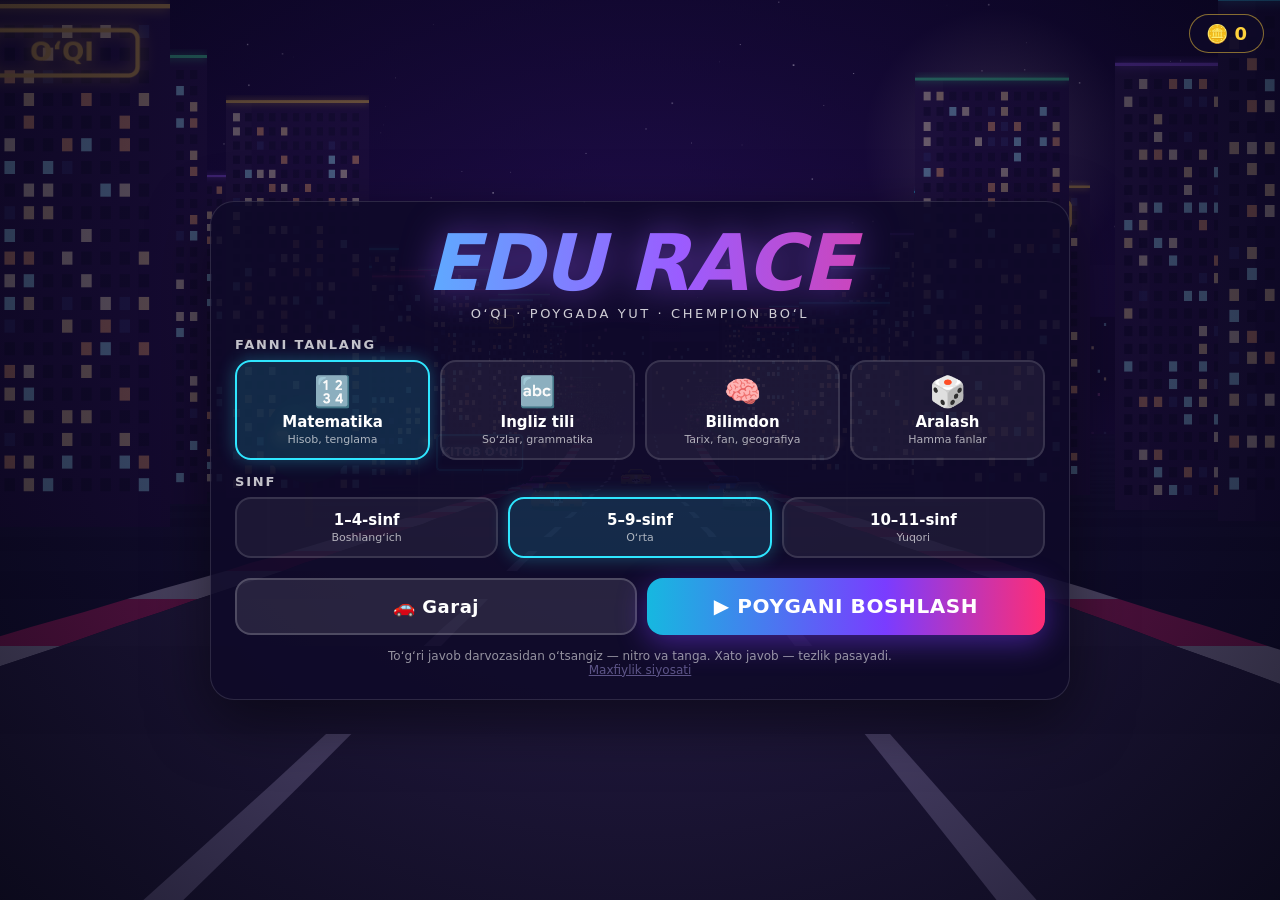
==== commit 73d9683f: "Xavfsizlik: qat'iy CSP, Trusted Types, xavfsiz DOM, saqlash validatsiyasi, SW himoyasi, maxfiylik si" ====
--- a/index.html
+++ b/index.html
@@ -2,6 +2,8 @@
 <html lang="uz">
 <head>
 <meta charset="utf-8">
+<meta http-equiv="Content-Security-Policy" content="default-src 'none'; script-src 'self'; style-src 'self'; img-src 'self'; manifest-src 'self'; worker-src 'self'; connect-src 'self'; media-src 'self'; font-src 'self'; base-uri 'none'; form-action 'none'; object-src 'none'; require-trusted-types-for 'script'; trusted-types edurace; upgrade-insecure-requests">
+<meta name="referrer" content="no-referrer">
 <meta name="viewport" content="width=device-width,initial-scale=1,maximum-scale=1,user-scalable=no,viewport-fit=cover">
 <meta name="theme-color" content="#07051a">
 <meta name="mobile-web-app-capable" content="yes">
@@ -9,119 +11,7 @@
 <link rel="icon" type="image/png" href="icons/icon-192.png">
 <link rel="apple-touch-icon" href="icons/apple-touch-icon.png">
 <title>Edu Race — Oʻqi. Poygada yut.</title>
-<style>
-:root{--cyan:#2fe6ff;--pink:#ff2d75;--yellow:#ffd23c;--violet:#9b5cff;--green:#3cff9a;--bg:#07051a;--panel:rgba(14,10,40,.86);--font:'Segoe UI',Roboto,system-ui,-apple-system,sans-serif}
-*{box-sizing:border-box;-webkit-tap-highlight-color:transparent;user-select:none;-webkit-user-select:none}
-html,body{margin:0;height:100%;overflow:hidden;background:var(--bg);font-family:var(--font);color:#fff;touch-action:none}
-canvas#game{position:fixed;inset:0;width:100vw;height:100vh;display:block}
-.hidden{display:none!important}
-.layer{position:fixed;inset:0;pointer-events:none}
-.layer *{pointer-events:auto}
-button{font-family:var(--font);cursor:pointer;border:0;color:#fff}
-
-/* ---------- HUD ---------- */
-#hud{padding:max(10px,env(safe-area-inset-top)) max(14px,env(safe-area-inset-right)) 10px max(14px,env(safe-area-inset-left))}
-.hud-top{display:flex;justify-content:space-between;align-items:flex-start;gap:10px;pointer-events:none}
-.stat{background:var(--panel);border:1px solid rgba(255,255,255,.12);border-radius:14px;padding:6px 12px;min-width:74px;text-align:center;pointer-events:none;backdrop-filter:blur(4px)}
-.stat small{display:block;font-size:11px;opacity:.7;letter-spacing:.08em;text-transform:uppercase}
-.stat b{font-size:26px;font-weight:900;font-style:italic}
-.stat b span{font-size:15px;opacity:.7}
-.hud-left,.hud-right{display:flex;gap:8px;align-items:flex-start}
-#btnPause{width:44px;height:44px;border-radius:12px;background:var(--panel);border:1px solid rgba(255,255,255,.15);font-size:18px;pointer-events:auto}
-#qbox{position:absolute;left:50%;top:max(10px,env(safe-area-inset-top));transform:translateX(-50%);width:min(560px,52vw);background:var(--panel);border:2px solid var(--violet);border-radius:18px;padding:10px 14px 10px;text-align:center;box-shadow:0 0 24px rgba(155,92,255,.45);pointer-events:none;transition:opacity .25s}
-#qbox.dim{opacity:.35}
-#qsub{font-size:11px;letter-spacing:.12em;text-transform:uppercase;opacity:.75}
-#qtext{font-size:clamp(17px,3.2vw,30px);font-weight:900;margin:2px 0 8px;line-height:1.15}
-#qbarw{height:6px;background:rgba(255,255,255,.12);border-radius:4px;overflow:hidden;margin-bottom:8px}
-#qbar{height:100%;width:100%;background:linear-gradient(90deg,var(--green),var(--yellow),var(--pink));transform-origin:left}
-#opts{display:grid;grid-template-columns:1fr 1fr 1fr;gap:8px}
-.opt{border-radius:10px;padding:6px 4px;font-weight:900;font-size:clamp(14px,2.4vw,22px);border:2px solid;background:rgba(0,0,0,.35);transition:transform .12s,background .12s;white-space:nowrap;overflow:hidden;text-overflow:ellipsis}
-.opt.o0{border-color:var(--cyan);color:#bff8ff}.opt.o1{border-color:var(--yellow);color:#fff2c4}.opt.o2{border-color:var(--pink);color:#ffd0e0}
-.opt.sel{transform:scale(1.07)}
-.opt.o0.sel{background:rgba(47,230,255,.35)}.opt.o1.sel{background:rgba(255,210,60,.35)}.opt.o2.sel{background:rgba(255,45,117,.35)}
-#lanehint{font-size:11px;opacity:.6;margin-top:6px}
-#speedo{position:absolute;right:max(16px,env(safe-area-inset-right));bottom:max(150px,calc(env(safe-area-inset-bottom) + 140px));text-align:right;pointer-events:none}
-#speedo b{font-size:44px;font-weight:900;font-style:italic;text-shadow:0 0 14px rgba(47,230,255,.7)}
-#speedo small{font-size:13px;opacity:.75;margin-left:4px}
-#nitrow{width:150px;height:10px;border-radius:6px;background:rgba(255,255,255,.12);margin-top:4px;overflow:hidden;margin-left:auto}
-#nitro{height:100%;width:0;background:linear-gradient(90deg,#2fe6ff,#9b5cff);box-shadow:0 0 12px #2fe6ff}
-#streak{font-size:13px;font-weight:800;color:var(--yellow);margin-top:4px;min-height:16px}
-#toast{position:absolute;left:50%;top:44%;transform:translate(-50%,-50%) scale(.6);font-size:clamp(26px,6vw,56px);font-weight:900;font-style:italic;text-align:center;opacity:0;transition:transform .25s,opacity .25s;pointer-events:none;text-shadow:0 4px 24px rgba(0,0,0,.6);white-space:nowrap}
-#toast.show{opacity:1;transform:translate(-50%,-50%) scale(1)}
-#toast.good{color:var(--cyan)}#toast.bad{color:#ff5d7d}
-#toast small{display:block;font-size:.42em;font-style:normal;color:#fff;margin-top:6px}
-#flash{position:fixed;inset:0;pointer-events:none;opacity:0;transition:opacity .35s}
-#flash.good{background:radial-gradient(ellipse at center,transparent 40%,rgba(47,230,255,.45));opacity:1;transition:none}
-#flash.bad{background:radial-gradient(ellipse at center,transparent 35%,rgba(255,30,70,.6));opacity:1;transition:none}
-#count{position:absolute;left:50%;top:42%;transform:translate(-50%,-50%);font-size:min(28vw,180px);font-weight:900;font-style:italic;color:var(--yellow);text-shadow:0 0 40px rgba(255,210,60,.7);pointer-events:none}
-
-/* touch controls */
-#ctl{position:absolute;left:0;right:0;bottom:0;padding:0 max(16px,env(safe-area-inset-right)) max(16px,env(safe-area-inset-bottom)) max(16px,env(safe-area-inset-left));display:flex;justify-content:space-between;align-items:flex-end;pointer-events:none}
-.tbtn{width:min(22vw,118px);height:min(22vw,118px);border-radius:50%;background:rgba(255,255,255,.1);border:2px solid rgba(255,255,255,.3);font-size:40px;font-weight:900;display:flex;align-items:center;justify-content:center;pointer-events:auto;touch-action:none}
-.tbtn.on{background:rgba(47,230,255,.35);border-color:var(--cyan)}
-#btnBrake{width:min(18vw,92px);height:min(18vw,92px);font-size:15px;border-radius:24px}
-#btnBrake.on{background:rgba(255,45,117,.4);border-color:var(--pink)}
-.lr{display:flex;gap:14px;pointer-events:none}
-body.nokbd-hint #kbd{display:none}
-#kbd{position:absolute;left:50%;bottom:14px;transform:translateX(-50%);font-size:12px;opacity:.55;pointer-events:none;white-space:nowrap}
-
-/* ---------- Menus ---------- */
-.screen{position:fixed;inset:0;display:flex;align-items:center;justify-content:center;background:radial-gradient(ellipse at 50% 30%,rgba(40,16,90,.55),rgba(5,3,20,.88));padding:16px;overflow:auto}
-.card{width:min(860px,100%);max-height:100%;overflow:auto;background:var(--panel);border:1px solid rgba(255,255,255,.12);border-radius:24px;padding:22px 24px;box-shadow:0 20px 60px rgba(0,0,0,.5)}
-.logo{text-align:center;margin:0 0 4px;font-size:clamp(40px,9vw,78px);font-weight:900;font-style:italic;letter-spacing:-.02em;line-height:1;background:linear-gradient(90deg,var(--cyan),var(--violet) 55%,var(--pink));-webkit-background-clip:text;background-clip:text;color:transparent;filter:drop-shadow(0 0 18px rgba(155,92,255,.55))}
-.tag{text-align:center;opacity:.8;margin:0 0 16px;letter-spacing:.2em;text-transform:uppercase;font-size:13px}
-.coinbar{position:absolute;top:max(14px,env(safe-area-inset-top));right:max(16px,env(safe-area-inset-right));background:var(--panel);border:1px solid rgba(255,210,60,.5);border-radius:30px;padding:8px 16px;font-weight:900;font-size:18px;color:var(--yellow)}
-h3{margin:14px 0 8px;font-size:13px;letter-spacing:.14em;text-transform:uppercase;opacity:.75}
-.grid{display:grid;gap:10px}
-.g4{grid-template-columns:repeat(4,1fr)}.g3{grid-template-columns:repeat(3,1fr)}
-@media (max-width:620px){.g4{grid-template-columns:repeat(2,1fr)}}
-.choice{background:rgba(255,255,255,.06);border:2px solid rgba(255,255,255,.12);border-radius:16px;padding:12px 8px;text-align:center;font-weight:800;font-size:15px;transition:all .15s}
-.choice .ic{font-size:30px;display:block;margin-bottom:4px}
-.choice small{display:block;font-weight:500;opacity:.65;font-size:11px;margin-top:2px}
-.choice.on{border-color:var(--cyan);background:rgba(47,230,255,.14);box-shadow:0 0 18px rgba(47,230,255,.3)}
-.row{display:flex;gap:10px;margin-top:20px;flex-wrap:wrap}
-.btn{flex:1;min-width:150px;padding:16px 18px;border-radius:16px;font-size:18px;font-weight:900;letter-spacing:.03em;background:rgba(255,255,255,.1);border:2px solid rgba(255,255,255,.18)}
-.btn.primary{background:linear-gradient(90deg,#16b8e0,#7a3cff 60%,#ff2d75);border:0;box-shadow:0 8px 30px rgba(122,60,255,.45);font-size:20px}
-.btn:active{transform:scale(.97)}
-.carlist{display:grid;grid-template-columns:repeat(auto-fill,minmax(180px,1fr));gap:12px}
-.caritem{background:rgba(255,255,255,.05);border:2px solid rgba(255,255,255,.12);border-radius:16px;padding:10px;text-align:center}
-.caritem.on{border-color:var(--green);box-shadow:0 0 16px rgba(60,255,154,.3)}
-.caritem canvas{width:100%;height:auto;display:block}
-.caritem b{display:block;margin:6px 0 2px}
-.bar{height:6px;background:rgba(255,255,255,.12);border-radius:4px;margin:6px 0 8px;overflow:hidden}.bar i{display:block;height:100%;background:linear-gradient(90deg,var(--cyan),var(--violet))}
-.caritem button{width:100%;padding:9px;border-radius:10px;font-weight:800;background:rgba(255,255,255,.12)}
-.caritem button.buy{background:linear-gradient(90deg,#f0a500,#ffd23c);color:#2a1a00}
-.caritem button:disabled{opacity:.45}
-.res-place{text-align:center;font-size:clamp(54px,12vw,96px);font-weight:900;font-style:italic;line-height:1}
-.res-sub{text-align:center;opacity:.8;margin-bottom:10px}
-.stars{text-align:center;font-size:40px;letter-spacing:6px;margin:4px 0 10px}
-.stats{display:grid;grid-template-columns:repeat(4,1fr);gap:10px}
-@media (max-width:620px){.stats{grid-template-columns:repeat(2,1fr)}}
-.stats div{background:rgba(255,255,255,.06);border-radius:14px;padding:10px;text-align:center}
-.stats b{display:block;font-size:24px;font-weight:900}
-.stats small{opacity:.7;font-size:12px}
-.mist{margin-top:10px;font-size:14px;background:rgba(255,45,117,.08);border:1px solid rgba(255,45,117,.3);border-radius:14px;padding:8px 12px}
-.mist div{padding:4px 0;border-bottom:1px dashed rgba(255,255,255,.1)}.mist div:last-child{border:0}
-.mist b{color:var(--green)}
-@media (max-height:460px){
-  #qbox{padding:6px 10px;width:min(520px,50vw);border-radius:14px}
-  #qtext{font-size:clamp(15px,2.6vw,22px);margin:0 0 5px}
-  #qsub{font-size:9px}#qbarw{height:4px;margin-bottom:5px}
-  .opt{padding:3px 4px;font-size:clamp(13px,2vw,18px);border-radius:8px}
-  #lanehint{display:none}
-  .stat{padding:3px 9px;min-width:60px}.stat b{font-size:20px}.stat small{font-size:9px}
-  #btnPause{width:38px;height:38px}
-  #speedo{bottom:auto;top:46%}#speedo b{font-size:32px}
-  .tbtn{width:min(19vw,92px);height:min(19vw,92px);font-size:32px}
-  #btnBrake{width:min(15vw,74px);height:min(15vw,74px);font-size:12px}
-  .card{padding:14px 16px}.logo{font-size:40px}.tag{margin-bottom:6px}
-  h3{margin:8px 0 6px}.choice{padding:7px 6px;font-size:13px}.choice .ic{font-size:22px;margin:0}
-  .row{margin-top:10px}.btn{padding:11px 14px;font-size:16px}.btn.primary{font-size:17px}
-  .small-note{display:none}
-}
-#rotate{position:fixed;left:50%;bottom:16px;transform:translateX(-50%);background:var(--panel);border:1px solid rgba(255,255,255,.2);padding:8px 14px;border-radius:20px;font-size:13px;z-index:20;pointer-events:none}
-.small-note{text-align:center;font-size:12px;opacity:.55;margin-top:14px}
-</style>
+<link rel="stylesheet" href="style.css">
 </head>
 <body>
 <canvas id="game"></canvas>
@@ -135,7 +25,7 @@
       <div class="stat"><small>Davra</small><b id="hLap">1<span>/2</span></b></div>
     </div>
     <div class="hud-right">
-      <div class="stat"><small>Tanga</small><b id="hCoins" style="color:var(--yellow)">0</b></div>
+      <div class="stat"><small>Tanga</small><b id="hCoins" class="yellow">0</b></div>
       <button id="btnPause" aria-label="Pauza">❚❚</button>
     </div>
   </div>
@@ -170,7 +60,7 @@
       <button class="btn" id="btnGarage">🚗 Garaj</button>
       <button class="btn primary" id="btnStart">▶ POYGANI BOSHLASH</button>
     </div>
-    <div class="small-note">Toʻgʻri javob darvozasidan oʻtsangiz — nitro va tanga. Xato javob — tezlik pasayadi.</div>
+    <div class="small-note">Toʻgʻri javob darvozasidan oʻtsangiz — nitro va tanga. Xato javob — tezlik pasayadi.<br><a href="privacy.html" class="plink">Maxfiylik siyosati</a></div>
   </div>
 </div>
 
@@ -178,7 +68,7 @@
 <div id="garage" class="screen hidden">
   <div class="coinbar">🪙 <span id="gCoins">0</span></div>
   <div class="card">
-    <h1 class="logo" style="font-size:clamp(34px,7vw,56px)">GARAJ</h1>
+    <h1 class="logo logo-md">GARAJ</h1>
     <p class="tag">Bilim bilan yigʻilgan tangalarga yangi mashina oling</p>
     <div class="carlist" id="carlist"></div>
     <div class="row"><button class="btn" id="btnGBack">◀ Orqaga</button></div>
@@ -187,9 +77,9 @@
 
 <!-- PAUSE -->
 <div id="pause" class="screen hidden">
-  <div class="card" style="max-width:420px">
-    <h1 class="logo" style="font-size:52px">PAUZA</h1>
-    <div class="row" style="flex-direction:column">
+  <div class="card card-sm">
+    <h1 class="logo logo-sm">PAUZA</h1>
+    <div class="row col">
       <button class="btn primary" id="btnResume">▶ Davom etish</button>
       <button class="btn" id="btnRestart">↻ Qaytadan boshlash</button>
       <button class="btn" id="btnSound">🔊 Ovoz: yoqilgan</button>
@@ -208,7 +98,7 @@
       <div><b id="rCorrect">0/0</b><small>Toʻgʻri javoblar</small></div>
       <div><b id="rAcc">0%</b><small>Aniqlik</small></div>
       <div><b id="rTime">0:00</b><small>Vaqt</small></div>
-      <div><b id="rCoins" style="color:var(--yellow)">+0</b><small>Tanga</small></div>
+      <div><b id="rCoins" class="yellow">+0</b><small>Tanga</small></div>
     </div>
     <div class="mist hidden" id="rMist"></div>
     <div class="row">
@@ -219,716 +109,6 @@
 </div>
 <div id="rotate" class="hidden">📱 Yaxshiroq oʻynash uchun telefonni yotqizing</div>
 
-<script>
-(()=>{
-'use strict';
-/* =========================================================
-   EDU RACE — oʻquv poyga oʻyini (psevdo-3D dvigatel)
-   ========================================================= */
-const $ = id => document.getElementById(id);
-const FONT = "'Segoe UI',Roboto,system-ui,sans-serif";
-const canvas = $('game'), ctx = canvas.getContext('2d');
-let W = 0, H = 0;
-
-/* ---------- utils ---------- */
-const rnd = (a,b) => Math.floor(Math.random()*(b-a+1))+a;
-const pick = a => a[Math.floor(Math.random()*a.length)];
-const shuffle = a => { for(let i=a.length-1;i>0;i--){const j=Math.floor(Math.random()*(i+1));[a[i],a[j]]=[a[j],a[i]];} return a; };
-const limit = (v,a,b) => Math.max(a,Math.min(b,v));
-const lerp = (a,b,p) => a+(b-a)*p;
-const easeIn = (a,b,p) => a+(b-a)*p*p;
-const easeInOut = (a,b,p) => a+(b-a)*((-Math.cos(p*Math.PI)/2)+0.5);
-const pctRem = (n,total) => (n%total)/total;
-const approach = (v,t,s) => v<t ? Math.min(t,v+s) : Math.max(t,v-s);
-const gcd = (a,b) => b ? gcd(b,a%b) : a;
-const fog = (d,density) => 1/Math.pow(Math.E, d*d*density);
-const overlap = (x1,w1,x2,w2) => !((x1+w1/2) < (x2-w2/2) || (x1-w1/2) > (x2+w2/2));
-function rr(g,x,y,w,h,r){g.beginPath();g.moveTo(x+r,y);g.arcTo(x+w,y,x+w,y+h,r);g.arcTo(x+w,y+h,x,y+h,r);g.arcTo(x,y+h,x,y,r);g.arcTo(x,y,x+w,y,r);g.closePath();}
-function mkCanvas(w,h){const c=document.createElement('canvas');c.width=w;c.height=h;return [c,c.getContext('2d')];}
-
-/* ---------- save ---------- */
-const SAVE_KEY='eduRace.v1';
-const save = Object.assign({coins:0, owned:['ilm1'], car:'ilm1', subject:'math', level:2, muted:false, races:0, wins:0}, (()=>{try{return JSON.parse(localStorage.getItem(SAVE_KEY))||{};}catch(e){return {};}})());
-function persist(){ try{ localStorage.setItem(SAVE_KEY, JSON.stringify(save)); }catch(e){} }
-
-/* =========================================================
-   SAVOLLAR
-   ========================================================= */
-const SUP = {'0':'⁰','1':'¹','2':'²','3':'³','4':'⁴','5':'⁵','6':'⁶','7':'⁷','8':'⁸','9':'⁹'};
-const sup = n => String(n).split('').map(c=>SUP[c]||c).join('');
-const xpow = n => n===1 ? 'x' : 'x'+sup(n);
-const neg = n => n<0 ? '−'+Math.abs(n) : String(n);
-function mk(q, correct, wrongs, sub){
-  correct = String(correct);
-  const w = []; for(const x of wrongs){ const s=String(x); if(s!==correct && !w.includes(s)) w.push(s); if(w.length===2) break; }
-  const opts = shuffle([correct, ...w]);
-  return {q, opts, ans: opts.indexOf(correct), correct, sub};
-}
-function nw(ans, cands){ // raqamli chalgʻituvchi javoblar
-  const out=[]; for(const c of shuffle(cands.slice())){ if(c!==ans && !out.includes(c) && Number.isFinite(c) && (c>=0 || ans<0)) out.push(c); if(out.length===2) break; }
-  let k=1; while(out.length<2){ const c=ans+k; if(!out.includes(c) && c!==ans) out.push(c); k = k>0 ? -k : -k+1; }
-  return out.map(neg);
-}
-function mathQ(level){
-  const S='Matematika';
-  if(level===1){
-    const t=rnd(0,3);
-    if(t===0){const a=rnd(5,60),b=rnd(3,39),r=a+b;return mk(`${a} + ${b} = ?`,r,nw(r,[r+1,r-1,r+10,r-10,r+2]),S);}
-    if(t===1){const a=rnd(20,99),b=rnd(3,a-2),r=a-b;return mk(`${a} − ${b} = ?`,r,nw(r,[r+1,r-1,r+10,r-10,r+2]),S);}
-    if(t===2){const a=rnd(2,10),b=rnd(2,10),r=a*b;return mk(`${a} × ${b} = ?`,r,nw(r,[r+a,r-a,r+b,r-b,r+1]),S);}
-    const b=rnd(2,10),q=rnd(2,10);return mk(`${b*q} : ${b} = ?`,q,nw(q,[q+1,q-1,q+2,q-2]),S);
-  }
-  if(level===2){
-    const t=rnd(0,7);
-    if(t===0){const a=rnd(12,29),b=rnd(3,9),r=a*b;return mk(`${a} × ${b} = ?`,r,nw(r,[r+b,r-b,r+10,r-10,r+a]),S);}
-    if(t===1){const p=pick([10,20,25,50]);const n=p===25?rnd(2,30)*4:p===50?rnd(5,60)*2:rnd(2,30)*10;const r=n*p/100;return mk(`${n} ning ${p}% i = ?`,r,nw(r,[r*2,Math.round(r/2),r+10,r+5,r-5]),S);}
-    if(t===2){const a=-rnd(2,20),b=rnd(1,30),r=a+b;return mk(`${neg(a)} + ${b} = ?`,neg(r),nw(r,[-r,r+2,r-2,r+1]),S);}
-    if(t===3){const x=rnd(3,40),a=rnd(2,30);return mk(`x + ${a} = ${x+a},  x = ?`,x,nw(x,[x+1,x-1,x+a,x+2]),S);}
-    if(t===4){const a=rnd(2,9),x=rnd(2,12);return mk(`${a}x = ${a*x},  x = ?`,x,nw(x,[x+1,x-1,a*x-a,x+2]),S);}
-    if(t===5){const n=rnd(11,20),r=n*n;return mk(`${n}² = ?`,r,nw(r,[r+n,r-n,r+10,2*n,r+1]),S);}
-    if(t===6){const b=pick([4,6,8,10,12]),a=rnd(1,b-2),c=rnd(1,b-a-1),s=a+c,g=gcd(s,b);return mk(`${a}/${b} + ${c}/${b} = ?`,`${s/g}/${b/g}`,[`${s}/${2*b}`,`${s+1}/${b}`,`${s-1}/${b}`],S);}
-    const b=rnd(11,19),q=rnd(3,9);return mk(`${b*q} : ${b} = ?`,q,nw(q,[q+1,q-1,q+2]),S);
-  }
-  const t=rnd(0,8);
-  if(t===0){const n=rnd(5,10),r=2**n;return mk(`2${sup(n)} = ?`,r,nw(r,[r*2,r/2,2*n,r+2]),S);}
-  if(t===1){const n=rnd(11,25);return mk(`√${n*n} = ?`,n,nw(n,[n+1,n-1,n+2,n*2]),S);}
-  if(t===2){const a=rnd(2,9),x=rnd(-9,12),b=rnd(1,20)*(Math.random()<.5?-1:1),c=a*x+b;return mk(`${a}x ${b>=0?'+':'−'} ${Math.abs(b)} = ${neg(c)},  x = ?`,neg(x),nw(x,[x+1,x-1,-x,x+2]),S);}
-  if(t===3){const T=pick([['sin 30°','1/2',['√3/2','1']],['cos 60°','1/2',['√2/2','0']],['sin 90°','1',['0','1/2']],['cos 0°','1',['0','−1']],['tg 45°','1',['0','√3']],['sin 60°','√3/2',['1/2','√2/2']],['cos 90°','0',['1','1/2']],['cos 45°','√2/2',['1/2','√3/2']]]);return mk(`${T[0]} = ?`,T[1],T[2],S);}
-  if(t===4){const base=pick([2,3]),n=base===2?rnd(2,8):rnd(2,5),v=base**n;return mk(`log${base===2?'₂':'₃'} ${v} = ?`,n,nw(n,[n+1,n-1,n*base,n+2]),S);}
-  if(t===5){const n=rnd(2,6);return mk(`(${xpow(n)})′ = ?`,`${n}${xpow(n-1)}`,[`${xpow(n-1)}`,`${n}${xpow(n+1)}`,`${n-1}${xpow(n)}`],S);}
-  if(t===6){const a=rnd(1,20),d=rnd(2,9);return mk(`${a}, ${a+d}, ${a+2*d}, ${a+3*d}, ?`,a+4*d,nw(a+4*d,[a+5*d,a+4*d+1,a+4*d-1,a+3*d+1]),S);}
-  if(t===7){const a=rnd(1,5),q=pick([2,3]),r=a*q**3;return mk(`${a}, ${a*q}, ${a*q*q}, ?`,r,nw(r,[r+a,r-a,a*q*q+a*q,r+q]),S);}
-  const T=pick([[3,4,5],[6,8,10],[5,12,13],[8,15,17],[9,12,15],[12,16,20]]);
-  return mk(`Katetlar ${T[0]} va ${T[1]}. Gipotenuza = ?`,T[2],nw(T[2],[T[0]+T[1],T[2]+1,T[2]-1,T[2]+2]),S);
-}
-// [oʻzbekcha, inglizcha, daraja]
-const WORDS = [
- ['olma','apple',1],['kitob','book',1],['it','dog',1],['mushuk','cat',1],['uy','house',1],['suv','water',1],['quyosh','sun',1],['qizil','red',1],['koʻk','blue',1],['yashil','green',1],['ona','mother',1],['ota','father',1],['maktab','school',1],['ruchka','pen',1],['non','bread',1],['sut','milk',1],['qush','bird',1],['baliq','fish',1],['katta','big',1],['kichik','small',1],['oy','moon',1],['gul','flower',1],['qor','snow',1],['koʻz','eye',1],
- ['doʻst','friend',2],['shahar','city',2],['daraxt','tree',2],['deraza','window',2],['eshik','door',2],['oshxona','kitchen',2],['ob-havo','weather',2],['kuchli','strong',2],['tez','fast',2],['sekin','slow',2],['bahor','spring',2],['qish','winter',2],['yoz','summer',2],['kuz','autumn',2],['savol','question',2],['javob','answer',2],['sayohat','travel',2],['sogʻliq','health',2],['chiroyli','beautiful',2],['och','hungry',2],['kecha','yesterday',2],['ertaga','tomorrow',2],['bozor','market',2],['tog‘','mountain',2],
- ['muhim','important',3],['imkoniyat','opportunity',3],['rivojlanish','development',3],['atrof-muhit','environment',3],['tajriba','experience',3],['qaror','decision',3],['muvaffaqiyat','success',3],['bilim','knowledge',3],['hamkorlik','cooperation',3],['masʼuliyat','responsibility',3],['jamiyat','society',3],['iqtisodiyot','economy',3],['hukumat','government',3],['tadqiqot','research',3],['kashfiyot','discovery',3],['mustaqillik','independence',3],['tenglama','equation',3],['taraqqiyot','progress',3]
-];
-const GRAMMAR = [
- ['I ___ a student.','am',['is','are'],2],['They ___ football.','play',['plays','playing'],2],['She ___ a cat.','has',['have','having'],2],['We ___ at school yesterday.','were',['was','are'],2],['He ___ English every day.','studies',['study','studying'],2],['There ___ two cats.','are',['is','am'],2],['___ you like tea?','Do',['Does','Is'],2],
- ['I have lived here ___ 2015.','since',['for','from'],3],['This book is ___ than that one.','better',['good','best'],3],['Listen! The baby ___.','is crying',['cries','cried'],3],['She is the ___ in class.','tallest',['taller','tall'],3],['The letter ___ yesterday.','was sent',['sent','is send'],3],['She has ___ finished it.','already',['yet','ago'],3]
-];
-const KNOW = [
- ['Oʻzbekiston poytaxti?','Toshkent',['Samarqand','Buxoro'],1],['Oʻzbekiston Mustaqillik kuni?','1-sentabr',['9-may','21-mart'],1],['Navroʻz qachon nishonlanadi?','21-mart',['1-sentabr','8-dekabr'],1],['Oʻzbekiston mustaqil boʻlgan yil?','1991',['1989','1995'],1],['Registon maydoni qayerda?','Samarqand',['Xiva','Toshkent'],1],['Yerning tabiiy yoʻldoshi?','Oy',['Mars','Quyosh'],1],['Eng katta okean?','Tinch okeani',['Hind okeani','Atlantika'],1],['Qizil sayyora?','Mars',['Venera','Yupiter'],1],['Eng katta sayyora?','Yupiter',['Saturn','Yer'],1],['Suvning formulasi?','H₂O',['CO₂','O₂'],1],['Oʻzbekiston qaysi qitʼada?','Osiyo',['Yevropa','Afrika'],1],['Yil necha kundan iborat?','365',['360','300'],1],['Eng baland togʻ cho‘qqisi?','Everest',['Elbrus','Monblan'],1],
- ['“Algoritm” soʻzi kimning nomidan?','Al-Xorazmiy',['Ibn Sino','Beruniy'],2],['“Tib qonunlari” muallifi?','Ibn Sino',['Al-Xorazmiy','Ulugʻbek'],2],['Ulugʻbek rasadxonasi qayerda?','Samarqand',['Buxoro','Qoʻqon'],2],['Ichan qalʼa qaysi shaharda?','Xiva',['Buxoro','Termiz'],2],['Minorai Kalon qayerda?','Buxoro',['Samarqand','Xiva'],2],['“Boburnoma” muallifi?','Bobur',['Navoiy','Amir Temur'],2],['“Xamsa”ni oʻzbek tilida yozgan?','Alisher Navoiy',['Bobur','Mashrab'],2],['Oʻzbekistonda nechta viloyat bor?','12',['14','10'],2],['Oʻzbekiston bilan chegaradosh emas:','Rossiya',['Qozogʻiston','Tojikiston'],2],['Amir Temur tugʻilgan joy?','Kesh (Shahrisabz)',['Samarqand','Xiva'],2],['Ikkinchi jahon urushi tugagan yil?','1945',['1941','1939'],2],['Kolumb Amerikani qachon kashf etgan?','1492',['1592','1392'],2],['Odam tanasidagi eng katta organ?','Teri',['Jigar','Yurak'],2],['Osh tuzi formulasi?','NaCl',['KCl','H₂O'],2],['Temirning kimyoviy belgisi?','Fe',['Te','Ir'],2],['Fotosintezda oʻsimlik yutadigan gaz?','CO₂',['O₂','N₂'],2],['Uchburchak burchaklari yigʻindisi?','180°',['360°','90°'],2],
- ['Yorugʻlik tezligi taxminan?','300 000 km/s',['30 000 km/s','3 000 km/s'],3],['Nyutonning II qonuni?','F = m·a',['E = m·c²','P = U·I'],3],['Oltinning kimyoviy belgisi?','Au',['Ag','Go'],3],['Pifagor teoremasi?','a² + b² = c²',['a + b = c','a² − b² = c'],3],['Ilk Konstitutsiya qabul qilingan yil?','1992',['1991','1995'],3],['DNK asosan qayerda joylashgan?','Hujayra yadrosi',['Mitoxondriya','Ribosoma'],3],['Tok kuchining birligi?','Amper',['Volt','Om'],3],['Dengizga ikki marta chiqa olmaydigan davlat?','Oʻzbekiston',['Qozogʻiston','Moʻgʻuliston'],3],['Elektr qarshilik birligi?','Om',['Vatt','Amper'],3]
-];
-const bags = {};
-function fromBag(key, items){ // takrorlanmasin
-  if(!bags[key] || !bags[key].length) bags[key] = shuffle(items.slice());
-  return bags[key].pop();
-}
-function engQ(level){
-  const S='Ingliz tili';
-  if(level>=2 && Math.random()<0.3){
-    const g = fromBag('gr'+level, GRAMMAR.filter(x=>x[3]<=level));
-    return mk(g[0], g[1], g[2], S+' · grammatika');
-  }
-  const pool = WORDS.filter(w=>w[2]<=level && (level===1 || w[2]>=level-1));
-  const w = fromBag('w'+level, pool);
-  const others = shuffle(pool.filter(x=>x!==w));
-  if(Math.random()<0.6) return mk(`“${w[0]}” — inglizchasi?`, w[1], others.map(o=>o[1]), S);
-  return mk(`“${w[1]}” — oʻzbekchasi?`, w[0], others.map(o=>o[0]), S);
-}
-function knowQ(level){
-  const pool = KNOW.filter(k=>k[3]<=level && (level<3 || k[3]>=2));
-  const k = fromBag('k'+level, pool);
-  return mk(k[0], k[1], k[2], 'Bilimdon');
-}
-function nextQuestion(){
-  let s = save.subject; if(s==='mix') s = pick(['math','eng','know']);
-  const L = save.level;
-  if(s==='math') return mathQ(L);
-  if(s==='eng') return engQ(L);
-  return knowQ(L);
-}
-
-/* =========================================================
-   GRAFIKA (spraytlar kodda chiziladi — rasm fayllari kerak emas)
-   ========================================================= */
-function shade(hex, f){ const n=parseInt(hex.slice(1),16); let r=n>>16,g=(n>>8)&255,b=n&255; r=limit(Math.round(r*f),0,255); g=limit(Math.round(g*f),0,255); b=limit(Math.round(b*f),0,255); return `rgb(${r},${g},${b})`; }
-function makeCar(color, plate){
-  const [c,g]=mkCanvas(220,124);
-  g.fillStyle='rgba(0,0,0,.5)'; g.beginPath(); g.ellipse(110,114,108,10,0,0,Math.PI*2); g.fill();
-  g.fillStyle='#0c0c12'; rr(g,12,76,42,42,9); g.fill(); rr(g,166,76,42,42,9); g.fill();
-  let gr=g.createLinearGradient(0,40,0,108); gr.addColorStop(0,shade(color,1.15)); gr.addColorStop(.5,color); gr.addColorStop(1,shade(color,.45));
-  g.fillStyle=gr; g.beginPath(); g.moveTo(8,96); g.lineTo(9,64); g.quadraticCurveTo(12,46,40,44); g.lineTo(180,44); g.quadraticCurveTo(208,46,211,64); g.lineTo(212,96); g.quadraticCurveTo(212,106,200,106); g.lineTo(20,106); g.quadraticCurveTo(8,106,8,96); g.fill();
-  gr=g.createLinearGradient(0,8,0,46); gr.addColorStop(0,shade(color,.9)); gr.addColorStop(1,shade(color,.6));
-  g.fillStyle=gr; g.beginPath(); g.moveTo(46,46); g.lineTo(64,14); g.quadraticCurveTo(68,7,80,7); g.lineTo(140,7); g.quadraticCurveTo(152,7,156,14); g.lineTo(174,46); g.closePath(); g.fill();
-  gr=g.createLinearGradient(0,14,0,44); gr.addColorStop(0,'#3a4a7a'); gr.addColorStop(1,'#0a0d1c');
-  g.fillStyle=gr; g.beginPath(); g.moveTo(60,43); g.lineTo(74,16); g.lineTo(146,16); g.lineTo(160,43); g.closePath(); g.fill();
-  g.strokeStyle='rgba(255,255,255,.25)'; g.lineWidth=2; g.beginPath(); g.moveTo(80,20); g.lineTo(72,38); g.stroke();
-  g.fillStyle='#10101a'; g.fillRect(14,34,192,8); g.fillRect(30,42,8,8); g.fillRect(182,42,8,8);
-  g.fillStyle='rgba(255,255,255,.85)'; g.fillRect(100,46,20,58);
-  g.shadowColor='#ff1e46'; g.shadowBlur=16; g.fillStyle='#ff2a4f'; rr(g,15,58,54,13,5); g.fill(); rr(g,151,58,54,13,5); g.fill(); g.shadowBlur=0;
-  g.fillStyle='#ffd0d8'; g.fillRect(22,62,40,3); g.fillRect(158,62,40,3);
-  g.fillStyle='#f2f2f2'; rr(g,84,74,52,17,3); g.fill(); g.fillStyle='#111'; g.font=`900 13px ${FONT}`; g.textAlign='center'; g.textBaseline='middle'; g.fillText(plate||'EDU',110,83);
-  g.fillStyle='#2a2a33'; rr(g,40,96,18,8,3); g.fill(); rr(g,162,96,18,8,3); g.fill();
-  return c;
-}
-function makeLamp(color, flip){
-  const [c,g]=mkCanvas(120,360);
-  g.fillStyle='#2b2b3a'; g.fillRect(56,40,8,320); g.fillRect(flip?16:56,34,48,7);
-  const hx = flip?16:96;
-  g.shadowColor=color; g.shadowBlur=30; g.fillStyle=color; rr(g,hx-14,30,28,12,5); g.fill();
-  g.shadowBlur=0; const gr=g.createRadialGradient(hx,42,2,hx,42,40); gr.addColorStop(0,color+'cc'); gr.addColorStop(1,color+'00'); g.fillStyle=gr; g.fillRect(hx-44,10,88,80);
-  return c;
-}
-function makeBuilding(){
-  const w=rnd(240,320), h=rnd(420,780);
-  const [c,g]=mkCanvas(w,h);
-  const base=pick(['#141030','#101a32','#1c1236','#0e1428','#191a2e']);
-  g.fillStyle=base; g.fillRect(0,12,w,h-12);
-  g.fillStyle='rgba(255,255,255,.04)'; g.fillRect(0,12,w*0.18,h);
-  const neon=pick(['#ff2d75','#2fe6ff','#9b5cff','#ffd23c','#3cff9a']);
-  g.shadowColor=neon; g.shadowBlur=14; g.fillStyle=neon; g.fillRect(0,10,w,5); g.shadowBlur=0;
-  const cw=22, ch=26;
-  for(let y=34;y<h-30;y+=ch){ for(let x=14;x<w-20;x+=cw){ const r=Math.random(); g.fillStyle = r<0.32 ? pick(['#ffe39a','#fff3c4','#9ff3ff','#ffb36b']) : r<0.4 ? '#2a3060' : '#0b0d1e'; g.fillRect(x,y,12,15); } }
-  if(Math.random()<.5){ g.shadowColor=neon; g.shadowBlur=18; g.strokeStyle=neon; g.lineWidth=5; const sw=w*0.7; rr(g,(w-sw)/2,40,sw,52,10); g.stroke(); g.fillStyle=neon; g.font=`900 30px ${FONT}`; g.textAlign='center'; g.textBaseline='middle'; g.fillText(pick(['ILM','BILIM','KITOB','MAKTAB','OʻQI','EDU','FAN','KOD']),w/2,67); g.shadowBlur=0; }
-  return c;
-}
-function makeBillboard(text, color){
-  const [c,g]=mkCanvas(400,260);
-  g.fillStyle='#22222e'; g.fillRect(70,150,14,110); g.fillRect(316,150,14,110);
-  g.fillStyle='#0b0820'; rr(g,6,6,388,160,18); g.fill();
-  g.shadowColor=color; g.shadowBlur=24; g.lineWidth=8; g.strokeStyle=color; rr(g,6,6,388,160,18); g.stroke();
-  g.fillStyle='#fff'; g.textAlign='center'; g.textBaseline='middle';
-  const lines=text.split('\n'); let size=lines.length>1?44:56; g.font=`900 ${size}px ${FONT}`;
-  while(Math.max(...lines.map(l=>g.measureText(l).width))>350 && size>20){ size-=2; g.font=`900 ${size}px ${FONT}`; }
-  lines.forEach((l,i)=>g.fillText(l,200,86+(i-(lines.length-1)/2)*(size*1.1)));
-  g.shadowBlur=0; return c;
-}
-function makeTree(){
-  const [c,g]=mkCanvas(200,300);
-  g.fillStyle='#2a1a14'; g.fillRect(92,180,16,120);
-  const gr=g.createRadialGradient(90,100,10,100,120,100); gr.addColorStop(0,'#1f6b5a'); gr.addColorStop(1,'#0a2a26');
-  g.fillStyle=gr; g.beginPath(); g.arc(100,120,90,0,Math.PI*2); g.fill();
-  g.fillStyle='rgba(60,255,154,.12)'; g.beginPath(); g.arc(70,90,40,0,Math.PI*2); g.fill();
-  return c;
-}
-function makeArch(){
-  const [c,g]=mkCanvas(1000,320);
-  g.fillStyle='#1d1d2b'; g.fillRect(10,60,40,260); g.fillRect(950,60,40,260);
-  g.shadowColor='#ff2d75'; g.shadowBlur=20; g.fillStyle='#ff2d75'; g.fillRect(24,60,12,260); g.fillRect(964,60,12,260); g.shadowBlur=0;
-  for(let i=0;i<40;i++){ for(let j=0;j<2;j++){ g.fillStyle=(i+j)%2?'#fff':'#111'; g.fillRect(i*25,j*20,25,20);} }
-  g.fillStyle='#0b0820'; g.fillRect(0,40,1000,90);
-  g.shadowColor='#2fe6ff'; g.shadowBlur=22; g.strokeStyle='#2fe6ff'; g.lineWidth=6; g.strokeRect(3,43,994,84);
-  g.fillStyle='#fff'; g.font=`italic 900 60px ${FONT}`; g.textAlign='center'; g.textBaseline='middle'; g.fillText('EDU RACE  ·  START / FINISH',500,87); g.shadowBlur=0;
-  return c;
-}
-const LANE_COLORS=['#2fe6ff','#ffd23c','#ff2d75'];
-function makeGatePanel(text, col){
-  const [c,g]=mkCanvas(300,250);
-  g.fillStyle='#1b1b2b'; g.fillRect(12,100,18,150); g.fillRect(270,100,18,150);
-  g.shadowColor=col; g.shadowBlur=20; g.fillStyle=col; g.fillRect(17,100,8,150); g.fillRect(275,100,8,150);
-  g.fillStyle='rgba(8,6,26,.94)'; rr(g,4,4,292,116,18); g.fill();
-  g.lineWidth=8; g.strokeStyle=col; rr(g,4,4,292,116,18); g.stroke(); g.shadowBlur=0;
-  g.fillStyle='#fff'; g.textAlign='center'; g.textBaseline='middle';
-  let size=68; g.font=`900 ${size}px ${FONT}`; while(g.measureText(text).width>262 && size>20){ size-=2; g.font=`900 ${size}px ${FONT}`; }
-  g.fillText(text,150,64);
-  return c;
-}
-function makeSkyline(w,h,colA,lit){
-  const [c,g]=mkCanvas(w,h);
-  let x=0; while(x<w){ const bw=rnd(36,110), bh=rnd(h*0.25,h*0.95); g.fillStyle=colA; g.fillRect(x,h-bh,bw-3,bh);
-    if(lit){ for(let wy=h-bh+8; wy<h-6; wy+=10){ for(let wx=x+5; wx<x+bw-8; wx+=8){ if(Math.random()<0.18){ g.fillStyle=pick(['rgba(255,220,140,.8)','rgba(150,240,255,.7)','rgba(255,120,200,.6)']); g.fillRect(wx,wy,3,4);} } } }
-    if(Math.random()<0.15){ g.fillStyle='#ff2d75'; g.fillRect(x+bw/2-1,h-bh-14,2,14); }
-    x+=bw; }
-  return c;
-}
-
-const CARS = [
-  {id:'ilm1', name:'Ilm-1', color:'#21c8f0', price:0, mult:1.00},
-  {id:'chaqmoq', name:'Qizil Chaqmoq', color:'#ff2f5a', price:150, mult:1.03},
-  {id:'burgut', name:'Oltin Burgut', color:'#ffbf1f', price:400, mult:1.06},
-  {id:'zumrad', name:'Zumrad', color:'#2fe88a', price:800, mult:1.08},
-  {id:'kometa', name:'Binafsha Kometa', color:'#a259ff', price:1500, mult:1.10},
-  {id:'oq', name:'Oq Lochin', color:'#e8eaf2', price:2500, mult:1.12},
-];
-const AI_COLORS=['#ff6b2f','#8a8f9e','#d02bd6','#2f6bff','#e8e04a','#20d0a0'];
-const AI_NAMES=['Temur','Malika','Jasur','Dilnoza','Bekzod','Sevara'];
-
-const SPR = {};
-function buildSprites(){
-  SPR.lampL = {img:makeLamp('#ffd27a',false), w:300};
-  SPR.lampR = {img:makeLamp('#ffd27a',true), w:300};
-  SPR.lampPL = {img:makeLamp('#ff5fb0',false), w:300};
-  SPR.lampPR = {img:makeLamp('#ff5fb0',true), w:300};
-  SPR.buildings = Array.from({length:10},()=>{const img=makeBuilding(); return {img, w:img.width*8};});
-  SPR.boards = ['OʻQI\nOʻYNA · YUT','BILIM —\nKUCH!','EDU RACE','2 × 2 = 4','HELLO = SALOM','AL-XORAZMIY\nALGORITM','KITOB OʻQI!','H₂O = SUV'].map((t,i)=>({img:makeBillboard(t,LANE_COLORS[i%3]), w:1500}));
-  SPR.tree = {img:makeTree(), w:900};
-  SPR.arch = {img:makeArch(), w:4700};
-  SPR.skyFar = makeSkyline(1600,260,'#1c0f3e',false);
-  SPR.skyNear = makeSkyline(1600,220,'#0c0822',true);
-  SPR.stars = Array.from({length:120},()=>[Math.random(),Math.random()*0.5,Math.random()*1.5+0.3,Math.random()]);
-}
-
-/* =========================================================
-   TRASSA
-   ========================================================= */
-const segmentLength=200, rumbleLength=3, roadWidth=2000, lanes=3, drawDistance=300, fogDensity=4.2, cameraHeight=1000, fieldOfView=100;
-const cameraDepth=1/Math.tan((fieldOfView/2)*Math.PI/180);
-const playerZ=cameraHeight*cameraDepth;
-const maxSpeed=9000, nitroSpeed=13800, accel=maxSpeed/4.2, breaking=-maxSpeed*1.2, decel=-maxSpeed/5, offRoadDecel=-maxSpeed/1.8, offRoadLimit=maxSpeed/3.2, centrifugal=0.3;
-const LANE_X=[-2/3,0,2/3];
-const CAR_W=640, GATE_W=1180;
-const LAPS=2, START_SEG=14, GATE_FIRST=170, GATE_GAP=360, SHOW_SEGS=345;
-const COLORS={
-  LIGHT:{road:'#3a3a52',grass:'#101a2a',rumble:'#ff2d75',lane:'#d9d2ff'},
-  DARK:{road:'#34344b',grass:'#0c1524',rumble:'#f0eeff'},
-  START:{road:'#fff',grass:'#101a2a',rumble:'#fff',checker:true}
-};
-const FOG_COLOR='#1d0f40';
-let segments=[], trackLength=0, gates=[];
-
-function lastY(){ return segments.length ? segments[segments.length-1].p2.world.y : 0; }
-function addSegment(curve,y){
-  const n=segments.length;
-  segments.push({index:n, p1:{world:{y:lastY(),z:n*segmentLength},camera:{},screen:{}}, p2:{world:{y,z:(n+1)*segmentLength},camera:{},screen:{}}, curve, sprites:[], cars:[], color: Math.floor(n/rumbleLength)%2 ? COLORS.DARK : COLORS.LIGHT});
-}
-function addRoad(enter,hold,leave,curve,y){
-  const sy=lastY(), ey=sy+Math.round(y)*segmentLength, total=enter+hold+leave;
-  for(let n=0;n<enter;n++) addSegment(easeIn(0,curve,n/enter), easeInOut(sy,ey,n/total));
-  for(let n=0;n<hold;n++) addSegment(curve, easeInOut(sy,ey,(enter+n)/total));
-  for(let n=0;n<leave;n++) addSegment(easeInOut(curve,0,n/leave), easeInOut(sy,ey,(enter+hold+n)/total));
-}
-const addStraight=n=>addRoad(n,n,n,0,0), addHill=(n,h)=>addRoad(n,n,n,0,h), addCurve=(n,c,h)=>addRoad(n,n,n,c,h||0);
-function addSCurves(){ addRoad(50,50,50,-2,0); addRoad(50,50,50,4,20); addRoad(50,50,50,2,-20); addRoad(50,50,50,-2,20); addRoad(50,50,50,-4,0); }
-function addRolling(n,h){ addRoad(n,n,n,0,h/2); addRoad(n,n,n,0,-h); addRoad(n,n,n,1,h); addRoad(n,n,n,0,0); addRoad(n,n,n,-1,h/2); addRoad(n,n,n,0,0); }
-function addSprite(n,source,offset){ if(n>=0 && n<segments.length) segments[n].sprites.push({source,offset}); }
-function findSegment(z){ return segments[Math.floor(z/segmentLength)%segments.length]; }
-
-function buildTrack(){
-  segments=[];
-  addStraight(25); addRolling(20,20); addCurve(50,4,10); addStraight(25); addSCurves();
-  addCurve(50,-4,-20); addHill(50,40); addCurve(50,3,-40); addStraight(50); addCurve(50,-6,0);
-  addRolling(15,30); addCurve(50,5,20); addRoad(70,70,70,-2,-lastY()/segmentLength);
-  trackLength=segments.length*segmentLength;
-  for(let n=START_SEG;n<START_SEG+rumbleLength;n++) segments[n].color=COLORS.START;
-  segments[START_SEG].arch=true;
-  // yoʻl boʻyi bezaklari
-  for(let n=8;n<segments.length;n+=12){ const p=(Math.floor(n/96)%2===0); addSprite(n,p?SPR.lampL:SPR.lampPL,-1.18); addSprite(n,p?SPR.lampR:SPR.lampPR,1.18); }
-  for(let n=4;n<segments.length;n+=5){ addSprite(n,pick(SPR.buildings),-(1.75+Math.random()*1.4)); addSprite(n+2,pick(SPR.buildings),1.75+Math.random()*1.4); }
-  for(let n=60;n<segments.length-20;n+=110){ addSprite(n,pick(SPR.boards),(Math.floor(n/110)%2?1.32:-1.32)); }
-  for(let n=30;n<segments.length;n+=9){ if(Math.random()<.5) addSprite(n,SPR.tree,(Math.random()<.5?-1:1)*(1.45+Math.random()*0.15)); }
-  // savol darvozalari
-  gates=[];
-  for(let s=GATE_FIRST; s<segments.length-160; s+=GATE_GAP){ const g={seg:s}; segments[s].gate=g; gates.push(g); }
-}
-function setGateQuestion(g){
-  g.q=nextQuestion();
-  g.tex=g.q.opts.map((t,i)=>makeGatePanel(t,LANE_COLORS[i]));
-}
-
-/* =========================================================
-   OVOZ (WebAudio — fayl kerak emas)
-   ========================================================= */
-const Sound={ctx:null, osc:null, gain:null, filt:null,
-  init(){ if(this.ctx) { if(this.ctx.state==='suspended') this.ctx.resume(); return; }
-    try{ const A=window.AudioContext||window.webkitAudioContext; this.ctx=new A();
-      this.osc=this.ctx.createOscillator(); this.osc.type='sawtooth';
-      const o2=this.ctx.createOscillator(); o2.type='square'; this.o2=o2;
-      this.filt=this.ctx.createBiquadFilter(); this.filt.type='lowpass'; this.filt.frequency.value=700;
-      this.gain=this.ctx.createGain(); this.gain.gain.value=0;
-      const g2=this.ctx.createGain(); g2.gain.value=0.35;
-      this.osc.connect(this.filt); o2.connect(g2); g2.connect(this.filt); this.filt.connect(this.gain); this.gain.connect(this.ctx.destination);
-      this.osc.start(); o2.start();
-    }catch(e){ this.ctx=null; } },
-  engine(p,on){ if(!this.ctx) return; const t=this.ctx.currentTime; const f=48+p*150;
-    this.osc.frequency.setTargetAtTime(f,t,0.06); this.o2.frequency.setTargetAtTime(f*0.5,t,0.06);
-    this.filt.frequency.setTargetAtTime(500+p*1400,t,0.1);
-    this.gain.gain.setTargetAtTime(on&&!save.muted?0.045:0,t,0.12); },
-  tone(freq,dur,type,vol,delay,slide){ if(!this.ctx||save.muted) return; const t=this.ctx.currentTime+(delay||0);
-    const o=this.ctx.createOscillator(), g=this.ctx.createGain(); o.type=type||'sine'; o.frequency.setValueAtTime(freq,t); if(slide) o.frequency.exponentialRampToValueAtTime(slide,t+dur);
-    g.gain.setValueAtTime(vol||0.15,t); g.gain.exponentialRampToValueAtTime(0.0001,t+dur); o.connect(g); g.connect(this.ctx.destination); o.start(t); o.stop(t+dur+0.02); },
-  good(){ this.tone(660,.12,'triangle',.18,0); this.tone(880,.12,'triangle',.18,.09); this.tone(1320,.25,'triangle',.18,.18); this.tone(300,.6,'sawtooth',.05,0,1200); },
-  bad(){ this.tone(220,.35,'square',.12,0,90); this.tone(150,.4,'sawtooth',.1,.05,60); },
-  bump(){ this.tone(120,.15,'square',.12,0,50); },
-  beep(hi){ this.tone(hi?1046:523,hi?.5:.18,'square',.12); },
-  coin(){ this.tone(1568,.08,'square',.08,0); this.tone(2093,.15,'square',.08,.07); }
-};
-
-/* =========================================================
-   OʻYIN HOLATI
-   ========================================================= */
-let state='menu';            // menu | countdown | race | finish | paused | results
-let prevState='race';
-let position=0, posAbs=0, playerX=0, speed=0, steerVis=0, nitro=0, shake=0, skyX=0;
-let cars=[], startAbs=0, gp=0, lapBase=0, raceTime=0, countdown=0, lastCount=0, finishTimer=0;
-let stats={}, finishedOrder=[], playerPlace=6, myCar=null, toastTimer=0, attractT=0;
-const keys={left:false,right:false,brake:false};
-
-function carDef(){ return CARS.find(c=>c.id===save.car)||CARS[0]; }
-
-function placeCar(car){
-  car.z=((car.dist%trackLength)+trackLength)%trackLength;
-  const ns=findSegment(car.z);
-  if(ns!==car.seg){ if(car.seg){ const i=car.seg.cars.indexOf(car); if(i>=0) car.seg.cars.splice(i,1); } ns.cars.push(car); car.seg=ns; }
-}
-function spawnCars(baseAbs){
-  for(const s of segments) s.cars=[];
-  cars=[];
-  const bases=shuffle([0.9,0.94,0.97,1.0,1.03]);
-  for(let i=0;i<5;i++){
-    const row=Math.floor(i/2)+1, lane = i%2===0 ? 0 : 2;
-    const car={dist: baseAbs + row*7*segmentLength + (i===4?0:0), lane: i===4?1:lane, base:bases[i], speed:0, img:makeCar(AI_COLORS[i], AI_NAMES[i].slice(0,5).toUpperCase()), name:AI_NAMES[i], seg:null, finished:false};
-    if(i===4){ car.dist = baseAbs + 4*7*segmentLength; }
-    car.offset=LANE_X[car.lane];
-    placeCar(car); cars.push(car);
-  }
-}
-
-function resetRace(){
-  myCar = carDef(); myCar.img = myCar.img || makeCar(myCar.color,'EDU');
-  for(const k in bags) delete bags[k];
-  startAbs = START_SEG*segmentLength - 2*segmentLength;
-  posAbs = startAbs - playerZ; position=((posAbs%trackLength)+trackLength)%trackLength;
-  playerX=0; speed=0; nitro=0; shake=0; steerVis=0;
-  for(const g of gates) setGateQuestion(g);
-  gp=0; lapBase=0;
-  while(gp<gates.length && gates[gp].seg*segmentLength <= startAbs+playerZ) gp++;
-  spawnCars(startAbs+playerZ);
-  stats={total:0, correct:0, streak:0, bestStreak:0, coins:0, mistakes:[]};
-  finishedOrder=[]; raceTime=0; finishTimer=0;
-  countdown=3.99; lastCount=4;
-  state='countdown';
-  showScreen(null); $('hud').classList.remove('hidden');
-  $('count').textContent=''; $('qtext').textContent='Tayyorlaning!'; lastQ=null;
-}
-
-function nearestLane(x){ return x < -1/3 ? 0 : x > 1/3 ? 2 : 1; }
-
-function resolveGate(g){
-  const lane=nearestLane(playerX), ok = lane===g.q.ans;
-  stats.total++;
-  const val = [0,10,15,20][save.level];
-  if(ok){
-    stats.correct++; stats.streak++; stats.bestStreak=Math.max(stats.bestStreak,stats.streak);
-    const combo = stats.streak>=3;
-    nitro = combo ? 4.2 : 3.2;
-    const c = val*(combo?2:1); stats.coins+=c;
-    toast(combo?`COMBO ×${stats.streak}! 🔥`:'TOʻGʻRI! 🔥', 'good', `+NITRO   +${c} 🪙`);
-    flash('good'); Sound.good(); setTimeout(()=>Sound.coin(),250);
-  } else {
-    stats.streak=0; speed*=0.3; shake=0.9; nitro=0;
-    stats.mistakes.push({q:g.q.q, a:g.q.correct});
-    toast('XATO!', 'bad', `Toʻgʻri javob: ${g.q.correct}`);
-    flash('bad'); Sound.bad();
-    if(navigator.vibrate) try{navigator.vibrate(180);}catch(e){}
-  }
-  setGateQuestion(g);
-}
-
-function updateCars(dt, racing){
-  const pAbs=posAbs+playerZ, pLane=nearestLane(playerX);
-  for(const car of cars){
-    let f=car.base;
-    if(racing){ const gap=(car.dist-pAbs)/segmentLength; if(gap>220) f*=0.97; else if(gap<-140) f*=1.08; }
-    let target = state==='countdown' ? 0 : (state==='menu' ? 0.55*maxSpeed*f : maxSpeed*f);
-    // oldindagi toʻsiq
-    let blocked=null;
-    for(const o of cars){ if(o===car) continue; const d=o.dist-car.dist; if(d>0 && d<1600 && o.lane===car.lane){ blocked=o; break; } }
-    if(!blocked && racing){ const d=pAbs-car.dist; if(d>0 && d<1500 && pLane===car.lane && speed<car.speed) blocked={speed, lane:pLane}; }
-    if(blocked){
-      const opts=[car.lane-1,car.lane+1].filter(l=>l>=0&&l<=2&&cars.every(o=>o===car||o.lane!==l||Math.abs(o.dist-car.dist)>1400)&&!(racing&&l===pLane&&Math.abs(pAbs-car.dist)<1400));
-      if(opts.length) car.lane=pick(opts); else target=Math.min(target,blocked.speed);
-    }
-    car.speed = approach(car.speed, target, (target>car.speed?accel*0.85:maxSpeed*0.8)*dt);
-    car.offset = approach(car.offset, LANE_X[car.lane], dt*0.9);
-    car.dist += car.speed*dt;
-    placeCar(car);
-    if(racing && !car.finished && car.dist-startAbs >= LAPS*trackLength){ car.finished=true; finishedOrder.push(car); }
-  }
-}
-
-function update(dt){
-  if(shake>0) shake=Math.max(0,shake-dt*2);
-  if(toastTimer>0){ toastTimer-=dt; if(toastTimer<=0) $('toast').classList.remove('show'); }
-  if(state==='paused'||state==='results'){ Sound.engine(0,false); return; }
-  if(state==='menu'){
-    attractT+=dt; speed=approach(speed,5200,accel*dt); posAbs+=speed*dt; position=((posAbs%trackLength)+trackLength)%trackLength;
-    playerX=Math.sin(attractT*0.35)*0.45; const ps=findSegment(position+playerZ); skyX+=ps.curve*0.0006*speed*dt/100;
-    updateCars(dt,false); Sound.engine(0,false); return;
-  }
-  if(state==='countdown'){
-    countdown-=dt; const c=Math.ceil(countdown);
-    if(c!==lastCount){ lastCount=c; if(c>0){ $('count').textContent=c; Sound.beep(false);} else { $('count').textContent='START!'; Sound.beep(true); } }
-    if(countdown<=0){ state='race'; setTimeout(()=>{ if($('count').textContent==='START!') $('count').textContent=''; },700); }
-    Sound.engine(0.1,true); updateCars(dt,false); return;
-  }
-  // race | finish
-  raceTime += state==='race' ? dt : 0;
-  const pseg=findSegment(position+playerZ);
-  const sp=speed/maxSpeed;
-  const dx=dt*2*Math.min(1,sp+0.2);
-  let steer=0;
-  if(state==='race'){ if(keys.left){playerX-=dx;steer=-1;} if(keys.right){playerX+=dx;steer=1;} }
-  else playerX=lerp(playerX,LANE_X[nearestLane(playerX)],dt*2);
-  playerX -= dx*sp*pseg.curve*centrifugal;
-  steerVis=lerp(steerVis,steer,Math.min(1,dt*8));
-  const mult=myCar.mult;
-  let target=maxSpeed*mult;
-  if(nitro>0){ target=nitroSpeed*mult; nitro-=dt; }
-  if(state==='finish') target=maxSpeed*0.35;
-  if(keys.brake && state==='race') speed+=breaking*dt;
-  else if(speed<target) speed+=accel*dt*(nitro>0?2.2:1);
-  else speed=Math.max(target, speed+decel*dt);
-  if((playerX<-1||playerX>1) && speed>offRoadLimit) speed+=offRoadDecel*dt;
-  const pAbs=posAbs+playerZ;
-  for(const car of cars){ const d=car.dist-pAbs; if(d>-40 && d<260 && speed>car.speed && overlap(playerX,0.3,car.offset,0.3)){ speed=car.speed*0.82; playerX+= playerX<car.offset?-0.05:0.05; shake=Math.max(shake,0.35); Sound.bump(); break; } }
-  playerX=limit(playerX,-2.2,2.2); speed=limit(speed,0,nitroSpeed*mult);
-  posAbs+=speed*dt; position=((posAbs%trackLength)+trackLength)%trackLength;
-  skyX+=pseg.curve*sp*dt*0.012;
-  updateCars(dt,true);
-  if(state==='race'){
-    const g=gates[gp], gAbs=lapBase+g.seg*segmentLength;
-    if(posAbs+playerZ>=gAbs){ resolveGate(g); gp++; if(gp>=gates.length){gp=0; lapBase+=trackLength;} }
-    if(posAbs+playerZ-startAbs >= LAPS*trackLength){ state='finish'; playerPlace=1+finishedOrder.length; stats.time=raceTime; finishTimer=2.2; nitro=0; toast(playerPlace===1?'GʻALABA! 🏆':'MARRA!','good',`${playerPlace}-oʻrin`); Sound.good(); }
-  } else if(state==='finish'){ finishTimer-=dt; if(finishTimer<=0) showResults(); }
-  Sound.engine(Math.min(1.4,speed/maxSpeed),true);
-}
-
-/* =========================================================
-   RENDER
-   ========================================================= */
-function project(p,camX,camY,camZ){
-  p.camera.x=(p.world.x||0)-camX; p.camera.y=p.world.y-camY; p.camera.z=p.world.z-camZ;
-  p.screen.scale=cameraDepth/p.camera.z;
-  p.screen.x=Math.round(W/2+p.screen.scale*p.camera.x*W/2);
-  p.screen.y=Math.round(H/2-p.screen.scale*p.camera.y*H/2);
-  p.screen.w=Math.round(p.screen.scale*roadWidth*W/2);
-}
-function poly(x1,y1,x2,y2,x3,y3,x4,y4,c){ ctx.fillStyle=c; ctx.beginPath(); ctx.moveTo(x1,y1); ctx.lineTo(x2,y2); ctx.lineTo(x3,y3); ctx.lineTo(x4,y4); ctx.closePath(); ctx.fill(); }
-function renderSegment(x1,y1,w1,x2,y2,w2,f,color,idx){
-  const r1=w1/6, r2=w2/6, l1=w1/32, l2=w2/32;
-  ctx.fillStyle=color.grass; ctx.fillRect(0,y2,W,y1-y2);
-  poly(x1-w1-r1,y1,x1-w1,y1,x2-w2,y2,x2-w2-r2,y2,color.rumble);
-  poly(x1+w1+r1,y1,x1+w1,y1,x2+w2,y2,x2+w2+r2,y2,color.rumble);
-  if(color.checker){
-    const n=10; for(let k=0;k<n;k++){ const a1=x1-w1+2*w1*k/n, b1=x1-w1+2*w1*(k+1)/n, a2=x2-w2+2*w2*k/n, b2=x2-w2+2*w2*(k+1)/n; poly(a1,y1,b1,y1,b2,y2,a2,y2,(k+idx)%2?'#f4f4f4':'#16161e'); }
-  } else {
-    poly(x1-w1,y1,x1+w1,y1,x2+w2,y2,x2-w2,y2,color.road);
-    if(color.lane){ const lw1=w1*2/lanes, lw2=w2*2/lanes; let lx1=x1-w1+lw1, lx2=x2-w2+lw2;
-      for(let l=1;l<lanes;l++,lx1+=lw1,lx2+=lw2) poly(lx1-l1/2,y1,lx1+l1/2,y1,lx2+l2/2,y2,lx2-l2/2,y2,color.lane); }
-  }
-  if(f<1){ ctx.globalAlpha=1-f; ctx.fillStyle=FOG_COLOR; ctx.fillRect(0,y2,W,y1-y2); ctx.globalAlpha=1; }
-}
-function renderSprite(img,worldW,scale,x,y,offX,offY,clipY,alpha){
-  if(!(scale>0)) return;
-  const dw=worldW*scale*W/2, dh=dw*img.height/img.width;
-  x+=dw*offX; y+=dh*offY;
-  if(x>W || x+dw<0 || dw<1) return;
-  const clipH=clipY?Math.max(0,y+dh-clipY):0;
-  if(clipH<dh){ if(alpha<1) ctx.globalAlpha=Math.max(0,alpha); ctx.drawImage(img,0,0,img.width,img.height-(img.height*clipH/dh),x,y,dw,dh-clipH); ctx.globalAlpha=1; }
-}
-function drawSky(){
-  const hz=H/2;
-  const gr=ctx.createLinearGradient(0,0,0,hz+10); gr.addColorStop(0,'#04031a'); gr.addColorStop(0.6,'#170a3a'); gr.addColorStop(1,'#3a1460');
-  ctx.fillStyle=gr; ctx.fillRect(0,0,W,hz+12);
-  ctx.fillStyle='#fff';
-  for(const s of SPR.stars){ const x=((s[0]-skyX*0.2)%1+1)%1*W; ctx.globalAlpha=0.35+0.6*Math.abs(Math.sin(performance.now()/900+s[3]*9)); ctx.fillRect(x,s[1]*H,s[2],s[2]); }
-  ctx.globalAlpha=1;
-  const mx=((0.78-skyX*0.25)%1+1)%1*W, my=H*0.16, mr=Math.max(14,H*0.05);
-  const mg=ctx.createRadialGradient(mx,my,mr*0.4,mx,my,mr*3); mg.addColorStop(0,'rgba(255,240,220,.35)'); mg.addColorStop(1,'rgba(255,240,220,0)'); ctx.fillStyle=mg; ctx.fillRect(mx-mr*3,my-mr*3,mr*6,mr*6);
-  ctx.fillStyle='#fff3dc'; ctx.beginPath(); ctx.arc(mx,my,mr,0,Math.PI*2); ctx.fill();
-  const layer=(img,par,hgt)=>{ const h=hgt, w=img.width*(h/img.height); let ox=-((skyX*par*W)%w+w)%w; for(let x=ox;x<W;x+=w) ctx.drawImage(img,x,hz+2-h,w+1,h); };
-  layer(SPR.skyFar,0.5,H*0.26); layer(SPR.skyNear,1,H*0.19);
-  const hg=ctx.createLinearGradient(0,hz-H*0.08,0,hz+4); hg.addColorStop(0,'rgba(29,15,64,0)'); hg.addColorStop(1,FOG_COLOR); ctx.fillStyle=hg; ctx.fillRect(0,hz-H*0.08,W,H*0.08+6);
-}
-function renderPlayer(seg,pct){
-  const sc=cameraDepth/playerZ;
-  const camY=lerp(seg.p1.camera.y,seg.p2.camera.y,pct);
-  const destY=H/2-(sc*camY*H/2);
-  const sp=speed/maxSpeed;
-  const bounce=(1.4*Math.random()*sp*H/480)*(Math.random()<.5?-1:1);
-  const img=myCar.img, dw=CAR_W*sc*W/2, dh=dw*img.height/img.width;
-  ctx.save(); ctx.translate(W/2,destY+bounce); ctx.rotate(steerVis*0.045);
-  if(nitro>0){
-    const fl=dh*(0.35+Math.random()*0.25);
-    for(const ex of [-0.32,0.32]){ const x=ex*dw*0.82; const gr=ctx.createLinearGradient(0,-dh*0.12,0,-dh*0.12+fl); gr.addColorStop(0,'rgba(255,255,255,.95)'); gr.addColorStop(.3,'rgba(80,220,255,.85)'); gr.addColorStop(1,'rgba(120,60,255,0)');
-      ctx.fillStyle=gr; ctx.beginPath(); ctx.moveTo(x-dw*0.05,-dh*0.12); ctx.lineTo(x+dw*0.05,-dh*0.12); ctx.lineTo(x+dw*0.012,-dh*0.12+fl); ctx.lineTo(x-dw*0.012,-dh*0.12+fl); ctx.closePath(); ctx.fill(); }
-  }
-  ctx.drawImage(img,-dw/2,-dh,dw,dh);
-  ctx.restore();
-}
-function drawSpeedLines(){
-  const n=26; ctx.save(); ctx.strokeStyle='rgba(180,240,255,.5)'; ctx.lineWidth=Math.max(1,W/500);
-  for(let i=0;i<n;i++){ const a=Math.random()*Math.PI*2, r1=Math.max(W,H)*(0.35+Math.random()*0.2), r2=r1+Math.max(W,H)*(0.15+Math.random()*0.25);
-    ctx.beginPath(); ctx.moveTo(W/2+Math.cos(a)*r1, H*0.45+Math.sin(a)*r1*0.6); ctx.lineTo(W/2+Math.cos(a)*r2, H*0.45+Math.sin(a)*r2*0.6); ctx.stroke(); }
-  ctx.restore();
-}
-function render(){
-  if(!segments.length) return;
-  const base=findSegment(position), basePct=pctRem(position,segmentLength);
-  const pseg=findSegment(position+playerZ), pPct=pctRem(position+playerZ,segmentLength);
-  const playerY=lerp(pseg.p1.world.y,pseg.p2.world.y,pPct);
-  let maxy=H, x=0, dx=-(base.curve*basePct);
-  ctx.save();
-  if(shake>0) ctx.translate((Math.random()-.5)*shake*W*0.015,(Math.random()-.5)*shake*H*0.02);
-  drawSky();
-  for(let n=0;n<drawDistance;n++){
-    const s=segments[(base.index+n)%segments.length];
-    s.looped=s.index<base.index; s.fog=fog(n/drawDistance,fogDensity); s.clip=maxy;
-    const cz=position-(s.looped?trackLength:0);
-    project(s.p1,playerX*roadWidth-x,playerY+cameraHeight,cz);
-    project(s.p2,playerX*roadWidth-x-dx,playerY+cameraHeight,cz);
-    x+=dx; dx+=s.curve;
-    if(s.p1.camera.z<=cameraDepth || s.p2.screen.y>=s.p1.screen.y || s.p2.screen.y>=maxy) continue;
-    renderSegment(s.p1.screen.x,s.p1.screen.y,s.p1.screen.w,s.p2.screen.x,s.p2.screen.y,s.p2.screen.w,s.fog,s.color,s.index);
-    maxy=s.p1.screen.y;
-  }
-  const showPlayer = state!=='menu';
-  for(let n=drawDistance-1;n>0;n--){
-    const s=segments[(base.index+n)%segments.length];
-    if(s.p1.camera.z<=cameraDepth) { if(s===pseg && showPlayer) renderPlayer(pseg,pPct); continue; }
-    const sc=s.p1.screen.scale, a=Math.min(1,s.fog*1.6);
-    for(const sp of s.sprites){ const src=sp.source; const sx=s.p1.screen.x+sc*sp.offset*roadWidth*W/2;
-      const ox = (src===SPR.tree||src.w<=300||SPR.boards.includes(src)) ? -0.5 : (sp.offset<0?-1:0);
-      renderSprite(src.img,src.w,sc,sx,s.p1.screen.y,ox,-1,s.clip,a); }
-    if(s.arch) renderSprite(SPR.arch.img,SPR.arch.w,sc,s.p1.screen.x,s.p1.screen.y,-0.5,-1,s.clip,a);
-    if(s.gate && s.gate.tex && state!=='menu') for(let i=0;i<3;i++){ renderSprite(s.gate.tex[i],GATE_W,sc,s.p1.screen.x+sc*LANE_X[i]*roadWidth*W/2,s.p1.screen.y,-0.5,-1,s.clip,a); }
-    for(const car of s.cars){ const p=pctRem(car.z,segmentLength); const c2=lerp(s.p1.screen.scale,s.p2.screen.scale,p);
-      const cx=lerp(s.p1.screen.x,s.p2.screen.x,p)+c2*car.offset*roadWidth*W/2, cy=lerp(s.p1.screen.y,s.p2.screen.y,p);
-      renderSprite(car.img,CAR_W,c2,cx,cy,-0.5,-1,s.clip,a); }
-    if(s===pseg && showPlayer) renderPlayer(pseg,pPct);
-  }
-  if(nitro>0 && state==='race') drawSpeedLines();
-  ctx.restore();
-}
-
-/* =========================================================
-   HUD / UI
-   ========================================================= */
-let lastQ=null, hudT=0;
-function toast(text,cls,sub){ const t=$('toast'); t.className='show '+cls; t.innerHTML=text+(sub?`<small>${sub}</small>`:''); toastTimer=1.6; }
-function flash(cls){ const f=$('flash'); f.className=cls; requestAnimationFrame(()=>requestAnimationFrame(()=>{ f.className=''; })); }
-function updateHUD(){
-  if(state!=='race'&&state!=='finish'&&state!=='countdown') return;
-  const pAbs=posAbs+playerZ;
-  const ahead=cars.filter(c=>c.finished||c.dist>pAbs).length;
-  const place = state==='finish' ? playerPlace : 1+ahead;
-  $('hPos').innerHTML=`${place}<span>/6</span>`;
-  const lap=Math.min(LAPS,Math.max(1,Math.floor((pAbs-startAbs)/trackLength)+1));
-  $('hLap').innerHTML=`${lap}<span>/${LAPS}</span>`;
-  $('hCoins').textContent=stats.coins;
-  $('hSpeed').textContent=Math.round(speed/maxSpeed*180);
-  $('nitro').style.width=(Math.min(1,nitro/4.2)*100)+'%';
-  $('streak').textContent=stats.streak>=2?`Ketma-ket: ${stats.streak} ✓`:'';
-  const g=gates[gp];
-  if(g && state!=='finish'){
-    const gAbs=lapBase+g.seg*segmentLength, dSeg=(gAbs-pAbs)/segmentLength;
-    const visible = dSeg<SHOW_SEGS && (gAbs-startAbs) < LAPS*trackLength;
-    if(visible){
-      if(lastQ!==g.q){ lastQ=g.q; $('qsub').textContent=g.q.sub; $('qtext').textContent=g.q.q; const o=document.querySelectorAll('.opt'); g.q.opts.forEach((t,i)=>o[i].textContent=t); $('qbox').classList.remove('dim'); }
-      $('qbar').style.transform=`scaleX(${limit(dSeg/SHOW_SEGS,0,1)})`;
-    } else if(lastQ!=='wait'){ lastQ='wait'; $('qsub').textContent='Keyingi savol'; $('qtext').textContent= (gAbs-startAbs) >= LAPS*trackLength ? 'Marraga!' : '…'; document.querySelectorAll('.opt').forEach(o=>o.textContent='—'); $('qbox').classList.add('dim'); $('qbar').style.transform='scaleX(0)'; }
-  } else if(state==='finish' && lastQ!=='fin'){ lastQ='fin'; $('qsub').textContent='Poyga tugadi'; $('qtext').textContent='Marra! 🏁'; $('qbox').classList.add('dim'); }
-  const lane=nearestLane(playerX); document.querySelectorAll('.opt').forEach((o,i)=>o.classList.toggle('sel',i===lane));
-}
-function showScreen(id){ ['menu','garage','pause','results'].forEach(s=>$(s).classList.toggle('hidden',s!==id)); }
-function fmtTime(t){ const m=Math.floor(t/60), s=t-m*60; return `${m}:${s<10?'0':''}${s.toFixed(1)}`; }
-function showResults(){
-  state='results';
-  const place=playerPlace, bonus=[100,60,40,20,10,5][place-1]||0;
-  const earned=stats.coins+bonus; save.coins+=earned; save.races++; if(place===1) save.wins++; persist();
-  const acc=stats.total?Math.round(stats.correct/stats.total*100):0;
-  const medal=['🥇','🥈','🥉'][place-1]||'🏁';
-  $('rPlace').textContent=`${medal} ${place}-oʻrin`;
-  $('rStars').textContent= acc>=90?'★★★':acc>=60?'★★☆':'★☆☆';
-  $('rSub').textContent = place===1 ? 'Ajoyib! Siz chempionsiz!' : acc>=80 ? 'Bilimingiz zoʻr — endi tezroq haydang!' : 'Yana mashq qiling — har toʻgʻri javob nitro beradi!';
-  $('rCorrect').textContent=`${stats.correct}/${stats.total}`; $('rAcc').textContent=acc+'%'; $('rTime').textContent=fmtTime(stats.time||raceTime);
-  $('rCoins').textContent=`+${earned}`;
-  const m=$('rMist');
-  if(stats.mistakes.length){ m.classList.remove('hidden'); m.innerHTML='<div style="opacity:.8;font-weight:700">📚 Xatolar ustida ishlaymiz:</div>'+stats.mistakes.slice(0,6).map(x=>`<div>${esc(x.q)} → <b>${esc(x.a)}</b></div>`).join(''); }
-  else m.classList.add('hidden');
-  $('hud').classList.add('hidden'); showScreen('results');
-}
-const esc=s=>String(s).replace(/[&<>"]/g,c=>({'&':'&amp;','<':'&lt;','>':'&gt;','"':'&quot;'}[c]));
-
-const SUBJECTS=[['math','🔢','Matematika','Hisob, tenglama'],['eng','🔤','Ingliz tili','Soʻzlar, grammatika'],['know','🧠','Bilimdon','Tarix, fan, geografiya'],['mix','🎲','Aralash','Hamma fanlar']];
-const LEVELS=[[1,'1–4-sinf','Boshlangʻich'],[2,'5–9-sinf','Oʻrta'],[3,'10–11-sinf','Yuqori']];
-function buildMenu(){
-  $('subjects').innerHTML=SUBJECTS.map(s=>`<button class="choice ${save.subject===s[0]?'on':''}" data-s="${s[0]}"><span class="ic">${s[1]}</span>${s[2]}<small>${s[3]}</small></button>`).join('');
-  $('levels').innerHTML=LEVELS.map(l=>`<button class="choice ${save.level===l[0]?'on':''}" data-l="${l[0]}">${l[1]}<small>${l[2]}</small></button>`).join('');
-  $('mCoins').textContent=save.coins;
-}
-function buildGarage(){
-  $('gCoins').textContent=save.coins;
-  const list=$('carlist'); list.innerHTML='';
-  for(const c of CARS){
-    const owned=save.owned.includes(c.id), sel=save.car===c.id;
-    const d=document.createElement('div'); d.className='caritem'+(sel?' on':'');
-    const cv=makeCar(c.color,'EDU'); d.appendChild(cv);
-    d.insertAdjacentHTML('beforeend',`<b>${c.name}</b><small>Tezlik +${Math.round((c.mult-1)*100)}%</small><div class="bar"><i style="width:${(c.mult-0.9)/0.22*100}%"></i></div>`);
-    const b=document.createElement('button');
-    if(sel){ b.textContent='✓ Tanlangan'; b.disabled=true; }
-    else if(owned){ b.textContent='Tanlash'; b.onclick=()=>{ save.car=c.id; persist(); buildGarage(); }; }
-    else { b.textContent=`Sotib olish · 🪙${c.price}`; b.className='buy'; b.disabled=save.coins<c.price; b.onclick=()=>{ if(save.coins>=c.price){ save.coins-=c.price; save.owned.push(c.id); save.car=c.id; persist(); Sound.init(); Sound.coin(); buildGarage(); } }; }
-    d.appendChild(b); list.appendChild(d);
-  }
-}
-function goMenu(){ state='menu'; $('hud').classList.add('hidden'); buildMenu(); showScreen('menu'); spawnCars(posAbs+playerZ+segmentLength*20); nitro=0; }
-function pauseGame(){ if(state==='race'||state==='countdown'||state==='finish'){ prevState=state; state='paused'; showScreen('pause'); } }
-function resumeGame(){ if(state==='paused'){ state=prevState; showScreen(null); } }
-function soundLabel(){ $('btnSound').textContent = save.muted?'🔇 Ovoz: oʻchirilgan':'🔊 Ovoz: yoqilgan'; }
-
-function bindUI(){
-  $('subjects').onclick=e=>{ const b=e.target.closest('[data-s]'); if(!b) return; save.subject=b.dataset.s; persist(); buildMenu(); };
-  $('levels').onclick=e=>{ const b=e.target.closest('[data-l]'); if(!b) return; save.level=+b.dataset.l; persist(); buildMenu(); };
-  $('btnStart').onclick=()=>{ Sound.init(); resetRace(); };
-  $('btnGarage').onclick=()=>{ Sound.init(); buildGarage(); showScreen('garage'); };
-  $('btnGBack').onclick=()=>{ buildMenu(); showScreen('menu'); };
-  $('btnPause').onclick=pauseGame;
-  $('btnResume').onclick=resumeGame;
-  $('btnRestart').onclick=()=>resetRace();
-  $('btnQuit').onclick=goMenu;
-  $('btnSound').onclick=()=>{ save.muted=!save.muted; persist(); soundLabel(); };
-  $('btnRAgain').onclick=()=>resetRace();
-  $('btnRMenu').onclick=goMenu;
-  const hold=(id,key)=>{ const el=$(id);
-    const on=e=>{ e.preventDefault(); keys[key]=true; el.classList.add('on'); Sound.init(); };
-    const off=e=>{ e.preventDefault(); keys[key]=false; el.classList.remove('on'); };
-    el.addEventListener('pointerdown',on); el.addEventListener('pointerup',off); el.addEventListener('pointercancel',off); el.addEventListener('pointerleave',off);
-    el.addEventListener('contextmenu',e=>e.preventDefault()); };
-  hold('btnL','left'); hold('btnR','right'); hold('btnBrake','brake');
-  const map={ArrowLeft:'left',KeyA:'left',ArrowRight:'right',KeyD:'right',ArrowDown:'brake',KeyS:'brake',Space:'brake'};
-  addEventListener('keydown',e=>{ if(map[e.code]){ keys[map[e.code]]=true; e.preventDefault(); } if(e.code==='KeyP'||e.code==='Escape'){ state==='paused'?resumeGame():pauseGame(); } });
-  addEventListener('keyup',e=>{ if(map[e.code]){ keys[map[e.code]]=false; e.preventDefault(); } });
-  document.addEventListener('visibilitychange',()=>{ if(document.hidden) pauseGame(); });
-  addEventListener('blur',()=>{ keys.left=keys.right=keys.brake=false; });
-  if(!('ontouchstart' in window)) { /* klaviatura bor */ } else { document.body.classList.add('nokbd-hint'); }
-}
-function resize(){
-  const dpr=Math.min(window.devicePixelRatio||1,2);
-  let w=innerWidth*dpr, h=innerHeight*dpr; const maxW=1280;
-  if(w>maxW){ h=h*maxW/w; w=maxW; }
-  W=canvas.width=Math.round(w); H=canvas.height=Math.round(h);
-  const portrait=innerHeight>innerWidth && ('ontouchstart' in window);
-  $('rotate').classList.toggle('hidden',!portrait);
-}
-
-/* ---------- start ---------- */
-let last=performance.now(), acc=0; const STEP=1/60;
-function frame(now){
-  let dt=Math.min(0.1,(now-last)/1000); last=now; acc+=dt;
-  while(acc>=STEP){ update(STEP); acc-=STEP; }
-  render(); updateHUD();
-  requestAnimationFrame(frame);
-}
-buildSprites(); buildTrack(); for(const g of gates) setGateQuestion(g);
-myCar=carDef(); myCar.img=makeCar(myCar.color,'EDU');
-posAbs=START_SEG*segmentLength; spawnCars(posAbs+playerZ+segmentLength*20);
-bindUI(); soundLabel(); resize(); addEventListener('resize',resize);
-buildMenu(); showScreen('menu');
-requestAnimationFrame(frame);
-if('serviceWorker' in navigator && location.protocol==='https:'){ navigator.serviceWorker.register('sw.js').catch(()=>{}); }
-
-// test/debug uchun
-window.EduRace={get state(){return state;}, get place(){return playerPlace;}, get stats(){return stats;}, jumpToEnd(){ posAbs=startAbs+LAPS*trackLength-playerZ-segmentLength*30; }, nextGate(d){ const g=gates[gp]; posAbs=lapBase+g.seg*segmentLength-playerZ-segmentLength*(d||120); return g.q; }, setX(x){playerX=x;}, curQ(){ return gates[gp]&&gates[gp].q; }, steerTo(t){ keys.left = playerX>t+0.08; keys.right = playerX<t-0.08; }};
-})();
-</script>
+<script src="game.js" defer></script>
 </body>
 </html>
--- a/style.css
+++ b/style.css
@@ -0,0 +1,119 @@
+:root{--cyan:#2fe6ff;--pink:#ff2d75;--yellow:#ffd23c;--violet:#9b5cff;--green:#3cff9a;--bg:#07051a;--panel:rgba(14,10,40,.86);--font:'Segoe UI',Roboto,system-ui,-apple-system,sans-serif}
+*{box-sizing:border-box;-webkit-tap-highlight-color:transparent;user-select:none;-webkit-user-select:none}
+html,body{margin:0;height:100%;overflow:hidden;background:var(--bg);font-family:var(--font);color:#fff;touch-action:none}
+canvas#game{position:fixed;inset:0;width:100vw;height:100vh;display:block}
+.hidden{display:none!important}
+.layer{position:fixed;inset:0;pointer-events:none}
+.layer *{pointer-events:auto}
+button{font-family:var(--font);cursor:pointer;border:0;color:#fff}
+
+/* ---------- HUD ---------- */
+#hud{padding:max(10px,env(safe-area-inset-top)) max(14px,env(safe-area-inset-right)) 10px max(14px,env(safe-area-inset-left))}
+.hud-top{display:flex;justify-content:space-between;align-items:flex-start;gap:10px;pointer-events:none}
+.stat{background:var(--panel);border:1px solid rgba(255,255,255,.12);border-radius:14px;padding:6px 12px;min-width:74px;text-align:center;pointer-events:none;backdrop-filter:blur(4px)}
+.stat small{display:block;font-size:11px;opacity:.7;letter-spacing:.08em;text-transform:uppercase}
+.stat b{font-size:26px;font-weight:900;font-style:italic}
+.stat b span{font-size:15px;opacity:.7}
+.hud-left,.hud-right{display:flex;gap:8px;align-items:flex-start}
+#btnPause{width:44px;height:44px;border-radius:12px;background:var(--panel);border:1px solid rgba(255,255,255,.15);font-size:18px;pointer-events:auto}
+#qbox{position:absolute;left:50%;top:max(10px,env(safe-area-inset-top));transform:translateX(-50%);width:min(560px,52vw);background:var(--panel);border:2px solid var(--violet);border-radius:18px;padding:10px 14px 10px;text-align:center;box-shadow:0 0 24px rgba(155,92,255,.45);pointer-events:none;transition:opacity .25s}
+#qbox.dim{opacity:.35}
+#qsub{font-size:11px;letter-spacing:.12em;text-transform:uppercase;opacity:.75}
+#qtext{font-size:clamp(17px,3.2vw,30px);font-weight:900;margin:2px 0 8px;line-height:1.15}
+#qbarw{height:6px;background:rgba(255,255,255,.12);border-radius:4px;overflow:hidden;margin-bottom:8px}
+#qbar{height:100%;width:100%;background:linear-gradient(90deg,var(--green),var(--yellow),var(--pink));transform-origin:left}
+#opts{display:grid;grid-template-columns:1fr 1fr 1fr;gap:8px}
+.opt{border-radius:10px;padding:6px 4px;font-weight:900;font-size:clamp(14px,2.4vw,22px);border:2px solid;background:rgba(0,0,0,.35);transition:transform .12s,background .12s;white-space:nowrap;overflow:hidden;text-overflow:ellipsis}
+.opt.o0{border-color:var(--cyan);color:#bff8ff}.opt.o1{border-color:var(--yellow);color:#fff2c4}.opt.o2{border-color:var(--pink);color:#ffd0e0}
+.opt.sel{transform:scale(1.07)}
+.opt.o0.sel{background:rgba(47,230,255,.35)}.opt.o1.sel{background:rgba(255,210,60,.35)}.opt.o2.sel{background:rgba(255,45,117,.35)}
+#lanehint{font-size:11px;opacity:.6;margin-top:6px}
+#speedo{position:absolute;right:max(16px,env(safe-area-inset-right));bottom:max(150px,calc(env(safe-area-inset-bottom) + 140px));text-align:right;pointer-events:none}
+#speedo b{font-size:44px;font-weight:900;font-style:italic;text-shadow:0 0 14px rgba(47,230,255,.7)}
+#speedo small{font-size:13px;opacity:.75;margin-left:4px}
+#nitrow{width:150px;height:10px;border-radius:6px;background:rgba(255,255,255,.12);margin-top:4px;overflow:hidden;margin-left:auto}
+#nitro{height:100%;width:0;background:linear-gradient(90deg,#2fe6ff,#9b5cff);box-shadow:0 0 12px #2fe6ff}
+#streak{font-size:13px;font-weight:800;color:var(--yellow);margin-top:4px;min-height:16px}
+#toast{position:absolute;left:50%;top:44%;transform:translate(-50%,-50%) scale(.6);font-size:clamp(26px,6vw,56px);font-weight:900;font-style:italic;text-align:center;opacity:0;transition:transform .25s,opacity .25s;pointer-events:none;text-shadow:0 4px 24px rgba(0,0,0,.6);white-space:nowrap}
+#toast.show{opacity:1;transform:translate(-50%,-50%) scale(1)}
+#toast.good{color:var(--cyan)}#toast.bad{color:#ff5d7d}
+#toast small{display:block;font-size:.42em;font-style:normal;color:#fff;margin-top:6px}
+#flash{position:fixed;inset:0;pointer-events:none;opacity:0;transition:opacity .35s}
+#flash.good{background:radial-gradient(ellipse at center,transparent 40%,rgba(47,230,255,.45));opacity:1;transition:none}
+#flash.bad{background:radial-gradient(ellipse at center,transparent 35%,rgba(255,30,70,.6));opacity:1;transition:none}
+#count{position:absolute;left:50%;top:42%;transform:translate(-50%,-50%);font-size:min(28vw,180px);font-weight:900;font-style:italic;color:var(--yellow);text-shadow:0 0 40px rgba(255,210,60,.7);pointer-events:none}
+
+/* touch controls */
+#ctl{position:absolute;left:0;right:0;bottom:0;padding:0 max(16px,env(safe-area-inset-right)) max(16px,env(safe-area-inset-bottom)) max(16px,env(safe-area-inset-left));display:flex;justify-content:space-between;align-items:flex-end;pointer-events:none}
+.tbtn{width:min(22vw,118px);height:min(22vw,118px);border-radius:50%;background:rgba(255,255,255,.1);border:2px solid rgba(255,255,255,.3);font-size:40px;font-weight:900;display:flex;align-items:center;justify-content:center;pointer-events:auto;touch-action:none}
+.tbtn.on{background:rgba(47,230,255,.35);border-color:var(--cyan)}
+#btnBrake{width:min(18vw,92px);height:min(18vw,92px);font-size:15px;border-radius:24px}
+#btnBrake.on{background:rgba(255,45,117,.4);border-color:var(--pink)}
+.lr{display:flex;gap:14px;pointer-events:none}
+body.nokbd-hint #kbd{display:none}
+#kbd{position:absolute;left:50%;bottom:14px;transform:translateX(-50%);font-size:12px;opacity:.55;pointer-events:none;white-space:nowrap}
+
+/* ---------- Menus ---------- */
+.screen{position:fixed;inset:0;display:flex;align-items:center;justify-content:center;background:radial-gradient(ellipse at 50% 30%,rgba(40,16,90,.55),rgba(5,3,20,.88));padding:16px;overflow:auto}
+.card{width:min(860px,100%);max-height:100%;overflow:auto;background:var(--panel);border:1px solid rgba(255,255,255,.12);border-radius:24px;padding:22px 24px;box-shadow:0 20px 60px rgba(0,0,0,.5)}
+.logo{text-align:center;margin:0 0 4px;font-size:clamp(40px,9vw,78px);font-weight:900;font-style:italic;letter-spacing:-.02em;line-height:1;background:linear-gradient(90deg,var(--cyan),var(--violet) 55%,var(--pink));-webkit-background-clip:text;background-clip:text;color:transparent;filter:drop-shadow(0 0 18px rgba(155,92,255,.55))}
+.tag{text-align:center;opacity:.8;margin:0 0 16px;letter-spacing:.2em;text-transform:uppercase;font-size:13px}
+.coinbar{position:absolute;top:max(14px,env(safe-area-inset-top));right:max(16px,env(safe-area-inset-right));background:var(--panel);border:1px solid rgba(255,210,60,.5);border-radius:30px;padding:8px 16px;font-weight:900;font-size:18px;color:var(--yellow)}
+h3{margin:14px 0 8px;font-size:13px;letter-spacing:.14em;text-transform:uppercase;opacity:.75}
+.grid{display:grid;gap:10px}
+.g4{grid-template-columns:repeat(4,1fr)}.g3{grid-template-columns:repeat(3,1fr)}
+@media (max-width:620px){.g4{grid-template-columns:repeat(2,1fr)}}
+.choice{background:rgba(255,255,255,.06);border:2px solid rgba(255,255,255,.12);border-radius:16px;padding:12px 8px;text-align:center;font-weight:800;font-size:15px;transition:all .15s}
+.choice .ic{font-size:30px;display:block;margin-bottom:4px}
+.choice small{display:block;font-weight:500;opacity:.65;font-size:11px;margin-top:2px}
+.choice.on{border-color:var(--cyan);background:rgba(47,230,255,.14);box-shadow:0 0 18px rgba(47,230,255,.3)}
+.row{display:flex;gap:10px;margin-top:20px;flex-wrap:wrap}
+.btn{flex:1;min-width:150px;padding:16px 18px;border-radius:16px;font-size:18px;font-weight:900;letter-spacing:.03em;background:rgba(255,255,255,.1);border:2px solid rgba(255,255,255,.18)}
+.btn.primary{background:linear-gradient(90deg,#16b8e0,#7a3cff 60%,#ff2d75);border:0;box-shadow:0 8px 30px rgba(122,60,255,.45);font-size:20px}
+.btn:active{transform:scale(.97)}
+.carlist{display:grid;grid-template-columns:repeat(auto-fill,minmax(180px,1fr));gap:12px}
+.caritem{background:rgba(255,255,255,.05);border:2px solid rgba(255,255,255,.12);border-radius:16px;padding:10px;text-align:center}
+.caritem.on{border-color:var(--green);box-shadow:0 0 16px rgba(60,255,154,.3)}
+.caritem canvas{width:100%;height:auto;display:block}
+.caritem b{display:block;margin:6px 0 2px}
+.bar{height:6px;background:rgba(255,255,255,.12);border-radius:4px;margin:6px 0 8px;overflow:hidden}.bar i{display:block;height:100%;background:linear-gradient(90deg,var(--cyan),var(--violet))}
+.caritem button{width:100%;padding:9px;border-radius:10px;font-weight:800;background:rgba(255,255,255,.12)}
+.caritem button.buy{background:linear-gradient(90deg,#f0a500,#ffd23c);color:#2a1a00}
+.caritem button:disabled{opacity:.45}
+.res-place{text-align:center;font-size:clamp(54px,12vw,96px);font-weight:900;font-style:italic;line-height:1}
+.res-sub{text-align:center;opacity:.8;margin-bottom:10px}
+.stars{text-align:center;font-size:40px;letter-spacing:6px;margin:4px 0 10px}
+.stats{display:grid;grid-template-columns:repeat(4,1fr);gap:10px}
+@media (max-width:620px){.stats{grid-template-columns:repeat(2,1fr)}}
+.stats div{background:rgba(255,255,255,.06);border-radius:14px;padding:10px;text-align:center}
+.stats b{display:block;font-size:24px;font-weight:900}
+.stats small{opacity:.7;font-size:12px}
+.mist{margin-top:10px;font-size:14px;background:rgba(255,45,117,.08);border:1px solid rgba(255,45,117,.3);border-radius:14px;padding:8px 12px}
+.mist div{padding:4px 0;border-bottom:1px dashed rgba(255,255,255,.1)}.mist div:last-child{border:0}
+.mist b{color:var(--green)}
+@media (max-height:460px){
+  #qbox{padding:6px 10px;width:min(520px,50vw);border-radius:14px}
+  #qtext{font-size:clamp(15px,2.6vw,22px);margin:0 0 5px}
+  #qsub{font-size:9px}#qbarw{height:4px;margin-bottom:5px}
+  .opt{padding:3px 4px;font-size:clamp(13px,2vw,18px);border-radius:8px}
+  #lanehint{display:none}
+  .stat{padding:3px 9px;min-width:60px}.stat b{font-size:20px}.stat small{font-size:9px}
+  #btnPause{width:38px;height:38px}
+  #speedo{bottom:auto;top:46%}#speedo b{font-size:32px}
+  .tbtn{width:min(19vw,92px);height:min(19vw,92px);font-size:32px}
+  #btnBrake{width:min(15vw,74px);height:min(15vw,74px);font-size:12px}
+  .card{padding:14px 16px}.logo{font-size:40px}.tag{margin-bottom:6px}
+  h3{margin:8px 0 6px}.choice{padding:7px 6px;font-size:13px}.choice .ic{font-size:22px;margin:0}
+  .row{margin-top:10px}.btn{padding:11px 14px;font-size:16px}.btn.primary{font-size:17px}
+  .small-note{display:none}
+}
+#rotate{position:fixed;left:50%;bottom:16px;transform:translateX(-50%);background:var(--panel);border:1px solid rgba(255,255,255,.2);padding:8px 14px;border-radius:20px;font-size:13px;z-index:20;pointer-events:none}
+.small-note{text-align:center;font-size:12px;opacity:.55;margin-top:14px}
+
+.yellow{color:var(--yellow)}
+.logo.logo-md{font-size:clamp(34px,7vw,56px)}
+.logo.logo-sm{font-size:52px}
+.card.card-sm{max-width:420px}
+.row.col{flex-direction:column}
+.mist .mhead{opacity:.8;font-weight:700}
+.plink{color:#bfb3ff;opacity:.8}
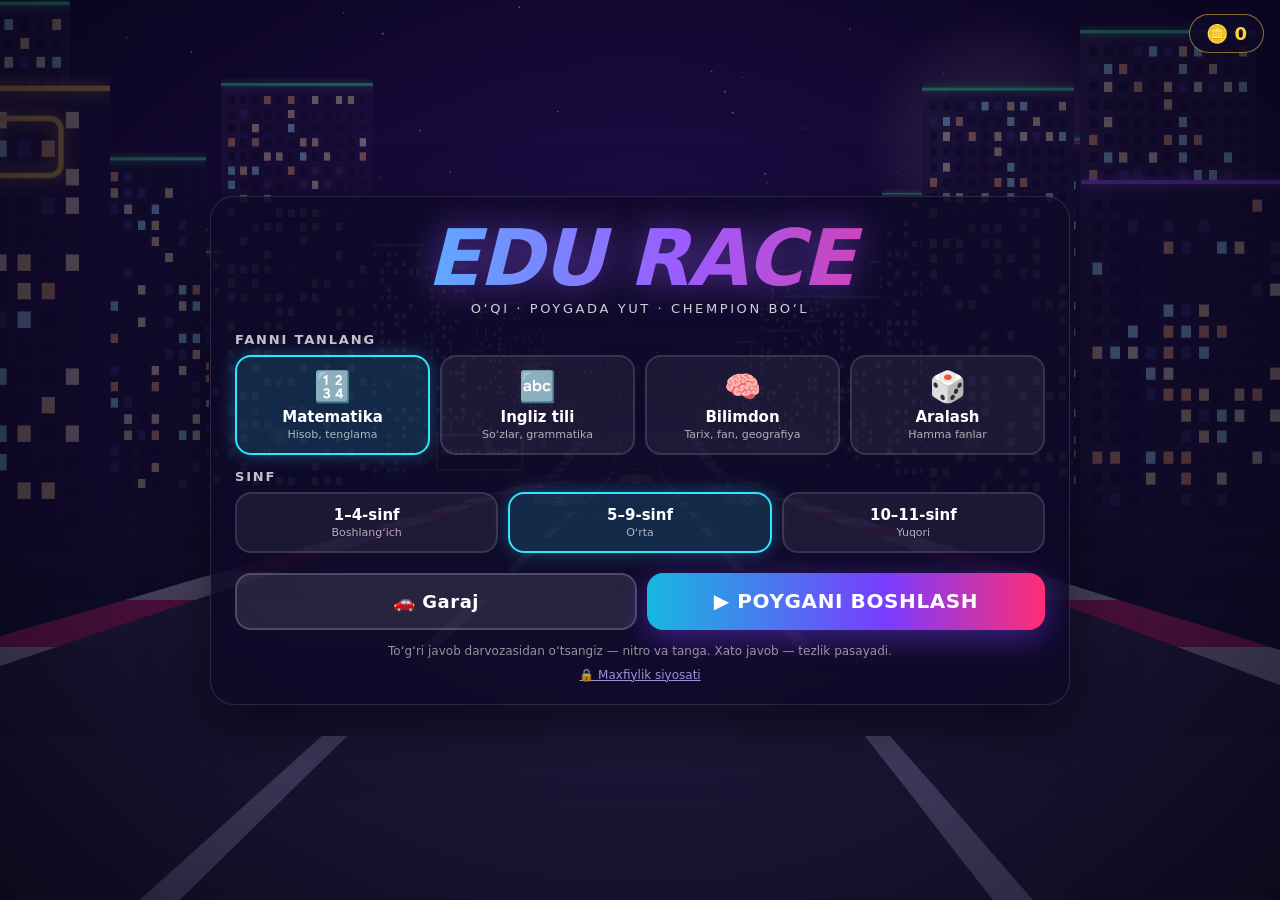
==== commit eca968fd: "Xavfsizlik: hisoblagich chegaralari, maxfiylik havolasi har doim ko'rinadi Co-Authored-By: Claude Op" ====
--- a/index.html
+++ b/index.html
@@ -60,7 +60,8 @@
       <button class="btn" id="btnGarage">🚗 Garaj</button>
       <button class="btn primary" id="btnStart">▶ POYGANI BOSHLASH</button>
     </div>
-    <div class="small-note">Toʻgʻri javob darvozasidan oʻtsangiz — nitro va tanga. Xato javob — tezlik pasayadi.<br><a href="privacy.html" class="plink">Maxfiylik siyosati</a></div>
+    <div class="small-note">Toʻgʻri javob darvozasidan oʻtsangiz — nitro va tanga. Xato javob — tezlik pasayadi.</div>
+    <div class="plink-row"><a href="privacy.html" class="plink">🔒 Maxfiylik siyosati</a></div>
   </div>
 </div>
 
--- a/style.css
+++ b/style.css
@@ -117,3 +117,4 @@
 .row.col{flex-direction:column}
 .mist .mhead{opacity:.8;font-weight:700}
 .plink{color:#bfb3ff;opacity:.8}
+.plink-row{text-align:center;margin-top:10px;font-size:12px}
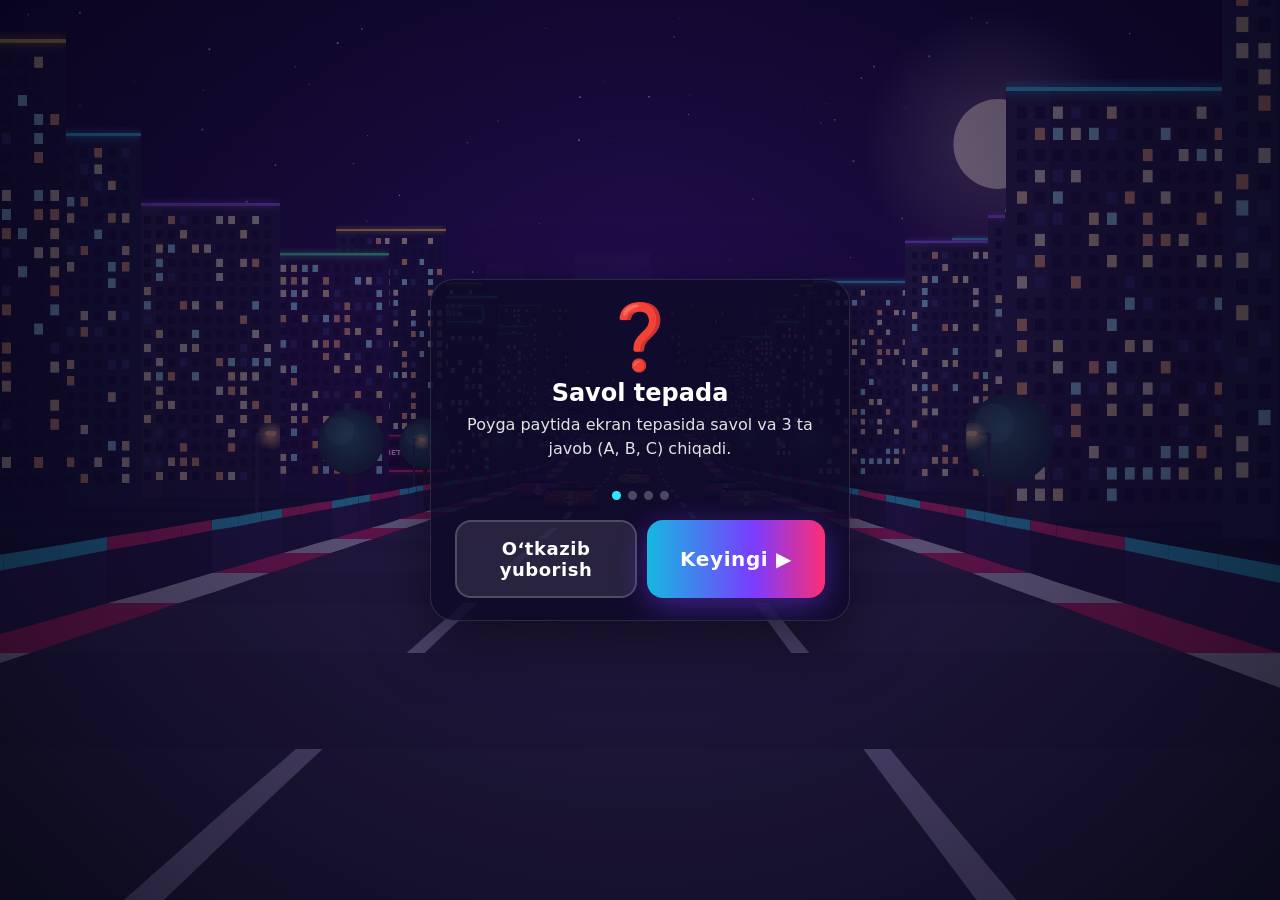
==== commit a2571162: "Edu Race v2: 4 trassa, 8 fan, o'qituvchi rejimi, kunlik musobaqa, profil va yutuqlar, sozlamalar, mu" ====
--- a/index.html
+++ b/index.html
@@ -7,6 +7,7 @@
 <meta name="viewport" content="width=device-width,initial-scale=1,maximum-scale=1,user-scalable=no,viewport-fit=cover">
 <meta name="theme-color" content="#07051a">
 <meta name="mobile-web-app-capable" content="yes">
+<meta name="description" content="Edu Race — oʻquvchilar uchun taʼlimiy poyga oʻyini: matematika, ingliz va rus tili, fizika, kimyo, tarix, geografiya.">
 <link rel="manifest" href="manifest.webmanifest">
 <link rel="icon" type="image/png" href="icons/icon-192.png">
 <link rel="apple-touch-icon" href="icons/apple-touch-icon.png">
@@ -38,7 +39,9 @@
   </div>
   <div id="speedo"><b id="hSpeed">0</b><small>km/soat</small><div id="nitrow"><div id="nitro"></div></div><div id="streak"></div></div>
   <div id="toast"></div>
+  <div id="achToast" class="hidden"></div>
   <div id="count"></div>
+  <div id="raceMap"><div id="raceMapLine"></div></div>
   <div id="ctl">
     <div class="lr"><button class="tbtn" id="btnL" aria-label="Chapga">◀</button><button class="tbtn" id="btnR" aria-label="Oʻngga">▶</button></div>
     <button class="tbtn" id="btnBrake">TOR-<br>MOZ</button>
@@ -48,17 +51,29 @@
 
 <!-- MAIN MENU -->
 <div id="menu" class="screen hidden">
-  <div class="coinbar">🪙 <span id="mCoins">0</span></div>
-  <div class="card">
+  <div class="topbar"><span class="pill" id="mStars">⭐ 0</span><span class="pill coin">🪙 <span id="mCoins">0</span></span></div>
+  <div class="card menu-card">
     <h1 class="logo">EDU RACE</h1>
     <p class="tag">Oʻqi · Poygada yut · Chempion boʻl</p>
-    <h3>Fanni tanlang</h3>
+    <div id="quizBanner" class="banner hidden">
+      <div><b>📋 Oʻqituvchi testi:</b> <span id="qbTitle"></span> <small id="qbCount"></small></div>
+      <div class="banner-btns"><button class="btn mini primary" id="btnQuizStart">▶ Boshlash</button><button class="btn mini" id="btnQuizClose" aria-label="Yopish">✕</button></div>
+    </div>
+    <h3>Trassa</h3>
+    <div class="tracks" id="tracks"></div>
+    <h3>Fan</h3>
     <div class="grid g4" id="subjects"></div>
     <h3>Sinf</h3>
     <div class="grid g3" id="levels"></div>
     <div class="row">
+      <button class="btn primary" id="btnStart">▶ POYGANI BOSHLASH</button>
+      <button class="btn daily" id="btnDaily">📅 Kunlik musobaqa<small id="dailyNote"></small></button>
+    </div>
+    <div class="row icons">
       <button class="btn" id="btnGarage">🚗 Garaj</button>
-      <button class="btn primary" id="btnStart">▶ POYGANI BOSHLASH</button>
+      <button class="btn" id="btnProfile">🏆 Profil</button>
+      <button class="btn" id="btnTeacher">👩‍🏫 Oʻqituvchi</button>
+      <button class="btn" id="btnSettings">⚙️ Sozlamalar</button>
     </div>
     <div class="small-note">Toʻgʻri javob darvozasidan oʻtsangiz — nitro va tanga. Xato javob — tezlik pasayadi.</div>
     <div class="plink-row"><a href="privacy.html" class="plink">🔒 Maxfiylik siyosati</a></div>
@@ -67,12 +82,86 @@
 
 <!-- GARAGE -->
 <div id="garage" class="screen hidden">
-  <div class="coinbar">🪙 <span id="gCoins">0</span></div>
+  <div class="topbar"><span class="pill coin">🪙 <span id="gCoins">0</span></span></div>
   <div class="card">
     <h1 class="logo logo-md">GARAJ</h1>
     <p class="tag">Bilim bilan yigʻilgan tangalarga yangi mashina oling</p>
     <div class="carlist" id="carlist"></div>
     <div class="row"><button class="btn" id="btnGBack">◀ Orqaga</button></div>
+  </div>
+</div>
+
+<!-- PROFILE -->
+<div id="profile" class="screen hidden">
+  <div class="card">
+    <h1 class="logo logo-md">PROFIL</h1>
+    <p class="tag">Sizning yutuqlaringiz va oʻsishingiz</p>
+    <div class="stats" id="pStats"></div>
+    <h3>Fanlar boʻyicha aniqlik</h3>
+    <div id="pSubjects" class="subjbars"></div>
+    <h3>Trassa rekordlari</h3>
+    <div id="pTracks" class="records"></div>
+    <h3>Yutuqlar <small id="pAchCount"></small></h3>
+    <div id="pAch" class="achgrid"></div>
+    <div class="row"><button class="btn" id="btnPBack">◀ Orqaga</button></div>
+  </div>
+</div>
+
+<!-- TEACHER -->
+<div id="teacher" class="screen hidden">
+  <div class="card">
+    <h1 class="logo logo-md">OʻQITUVCHI</h1>
+    <p class="tag">Oʻz savollaringizni yozing — havola orqali sinfga yuboring</p>
+    <label class="field">Test nomi<input id="tTitle" type="text" maxlength="40" placeholder="Masalan: 7-sinf. Kasrlar" autocomplete="off"></label>
+    <div class="trow thead"><span>Savol</span><span>✅ Toʻgʻri javob</span><span>❌ Xato 1</span><span>❌ Xato 2</span><span></span></div>
+    <div id="tRows"></div>
+    <div class="row tbtns">
+      <button class="btn" id="btnTAdd">➕ Savol qoʻshish</button>
+      <button class="btn" id="btnTSample">✨ Namuna</button>
+      <button class="btn" id="btnTClear">🗑 Tozalash</button>
+    </div>
+    <div id="tMsg" class="tmsg"></div>
+    <div id="tLinkBox" class="linkbox hidden">
+      <input id="tLink" type="text" readonly aria-label="Test havolasi">
+      <button class="btn mini primary" id="btnTCopy">📋 Nusxalash</button>
+    </div>
+    <div class="row">
+      <button class="btn" id="btnTBack">◀ Orqaga</button>
+      <button class="btn" id="btnTTest">▶ Sinab koʻrish</button>
+      <button class="btn primary" id="btnTLink">🔗 Havola yaratish</button>
+    </div>
+    <div class="small-note show">Savollar faqat havolaning ichida saqlanadi — hech qanday serverga yuborilmaydi. 3–30 ta savol, javoblar 22 belgigacha.</div>
+  </div>
+</div>
+
+<!-- SETTINGS -->
+<div id="settings" class="screen hidden">
+  <div class="card card-sm">
+    <h1 class="logo logo-sm">SOZLAMALAR</h1>
+    <div class="setlist">
+      <div class="setrow"><span>🎵 Musiqa</span><button class="btn mini" id="sMusic">Yoqilgan</button></div>
+      <div class="setrow"><span>🔊 Ovoz effektlari</span><button class="btn mini" id="sSfx">Yoqilgan</button></div>
+      <div class="setrow"><span>🖥 Grafika</span><div class="seg" id="sQuality"><button data-v="auto">Avto</button><button data-v="high">Yuqori</button><button data-v="low">Tejamkor</button></div></div>
+      <div class="setrow"><span>🎮 Boshqaruv</span><div class="seg" id="sSteer"><button data-v="buttons">Tugmalar</button><button data-v="tilt">Qiyshaytirish</button></div></div>
+      <div class="setrow"><span>📖 Qoʻllanma</span><button class="btn mini" id="sTutorial">Koʻrish</button></div>
+      <div class="setrow"><span>♻️ Progressni oʻchirish</span><button class="btn mini danger" id="sReset">Oʻchirish</button></div>
+    </div>
+    <div id="sMsg" class="tmsg"></div>
+    <div class="row"><button class="btn" id="btnSBack">◀ Orqaga</button></div>
+  </div>
+</div>
+
+<!-- TUTORIAL -->
+<div id="tutorial" class="screen hidden">
+  <div class="card card-sm tut">
+    <div class="tut-ic" id="tutIc">❓</div>
+    <h2 id="tutTitle"></h2>
+    <p id="tutText"></p>
+    <div class="dots" id="tutDots"><i></i><i></i><i></i><i></i></div>
+    <div class="row">
+      <button class="btn" id="btnTutSkip">Oʻtkazib yuborish</button>
+      <button class="btn primary" id="btnTutNext">Keyingi ▶</button>
+    </div>
   </div>
 </div>
 
@@ -101,15 +190,18 @@
       <div><b id="rTime">0:00</b><small>Vaqt</small></div>
       <div><b id="rCoins" class="yellow">+0</b><small>Tanga</small></div>
     </div>
+    <div id="rNews" class="news hidden"></div>
     <div class="mist hidden" id="rMist"></div>
     <div class="row">
       <button class="btn" id="btnRMenu">⌂ Menyu</button>
+      <button class="btn" id="btnRReview">📚 Xatolar ustida ishlash</button>
       <button class="btn primary" id="btnRAgain">↻ Yana poyga</button>
     </div>
   </div>
 </div>
 <div id="rotate" class="hidden">📱 Yaxshiroq oʻynash uchun telefonni yotqizing</div>
 
+<script src="questions.js" defer></script>
 <script src="game.js" defer></script>
 </body>
 </html>
--- a/style.css
+++ b/style.css
@@ -118,3 +118,86 @@
 .mist .mhead{opacity:.8;font-weight:700}
 .plink{color:#bfb3ff;opacity:.8}
 .plink-row{text-align:center;margin-top:10px;font-size:12px}
+
+/* ===== v2: yangi ekranlar ===== */
+.topbar{position:absolute;top:max(14px,env(safe-area-inset-top));right:max(16px,env(safe-area-inset-right));display:flex;gap:8px;z-index:2}
+.pill{background:var(--panel);border:1px solid rgba(255,255,255,.18);border-radius:30px;padding:7px 14px;font-weight:900;font-size:16px;color:#ffe9a8}
+.pill.coin{border-color:rgba(255,210,60,.5);color:var(--yellow)}
+.menu-card{width:min(940px,100%)}
+input[type=text]{width:100%;padding:9px 10px;border-radius:10px;border:1px solid rgba(255,255,255,.2);background:rgba(0,0,0,.35);color:#fff;font-size:14px;font-family:var(--font);user-select:text;-webkit-user-select:text;touch-action:auto}
+input[type=text]:focus{outline:2px solid var(--cyan);outline-offset:0}
+input.bad{border-color:#ff5d7d!important;background:rgba(255,45,117,.12)}
+.banner{display:flex;justify-content:space-between;align-items:center;gap:10px;background:rgba(60,255,154,.1);border:1px solid rgba(60,255,154,.45);border-radius:14px;padding:10px 12px;margin:6px 0 4px;font-size:14px}
+.banner small{opacity:.75}.banner-btns{display:flex;gap:6px}
+.btn.mini{flex:0 0 auto;min-width:0;padding:8px 12px;font-size:14px;border-radius:10px}
+.btn.danger{border-color:rgba(255,45,117,.6);color:#ffb3c8}
+.btn.daily{background:linear-gradient(90deg,#e08a00,#ff6a2f);border:0;box-shadow:0 8px 26px rgba(255,120,40,.35)}
+.btn.daily small{display:block;font-size:11px;font-weight:600;opacity:.95;margin-top:2px}
+.row.icons .btn{min-width:110px;font-size:15px;padding:12px 10px}
+.tracks{display:grid;grid-template-columns:repeat(4,1fr);gap:10px}
+@media (max-width:620px){.tracks{grid-template-columns:repeat(2,1fr)}}
+.trk{position:relative;border-radius:14px;padding:10px 8px;text-align:center;border:2px solid rgba(255,255,255,.14);font-weight:800;font-size:14px;overflow:hidden;min-height:78px;text-shadow:0 1px 4px rgba(0,0,0,.6)}
+.trk .ic{font-size:26px;display:block}.trk small{display:block;font-weight:600;opacity:.9;font-size:11px;margin-top:2px}
+.trk.on{border-color:var(--cyan);box-shadow:0 0 16px rgba(47,230,255,.4)}
+.trk.locked{opacity:.6}.trk.locked .lk{position:absolute;top:5px;right:7px;font-size:13px}
+.trk-toshkent{background:linear-gradient(160deg,#170a3a,#3a1460 70%,#ff2d75)}
+.trk-samarqand{background:linear-gradient(160deg,#2a1747,#b0456a 60%,#ffb36b)}
+.trk-chorvoq{background:linear-gradient(160deg,#3d8fd6,#8cc4ef 55%,#4f8f4a)}
+.trk-buxoro{background:linear-gradient(160deg,#5aa6e0,#a9d3f2 50%,#d8b77c)}
+#pStats{grid-template-columns:repeat(3,1fr)}
+.subjbars .sb{display:grid;grid-template-columns:130px 1fr 54px;gap:10px;align-items:center;font-size:14px;margin:5px 0}
+.subjbars .sb .bar{margin:0}.subjbars .sb small{opacity:.7;text-align:right}
+.records{display:grid;grid-template-columns:repeat(4,1fr);gap:8px}
+@media (max-width:620px){.records{grid-template-columns:repeat(2,1fr)}}
+.rec{background:rgba(255,255,255,.06);border-radius:12px;padding:8px;text-align:center;font-size:13px}.rec b{display:block;font-size:16px;margin:2px 0}
+.achgrid{display:grid;grid-template-columns:repeat(auto-fill,minmax(170px,1fr));gap:8px}
+.ach{background:rgba(255,255,255,.05);border:1px solid rgba(255,210,60,.35);border-radius:12px;padding:8px;display:flex;gap:8px;align-items:center}
+.ach .ai{font-size:26px}.ach b{display:block;font-size:13px}.ach small{opacity:.75;font-size:11px;display:block}
+.ach.lock{opacity:.4;filter:grayscale(1);border-color:rgba(255,255,255,.12)}
+.field{display:block;font-weight:700;font-size:13px;margin:6px 0 10px}.field input{margin-top:4px}
+.trow{display:grid;grid-template-columns:2.3fr 1fr 1fr 1fr 38px;gap:6px;margin:5px 0;align-items:center}
+.thead{font-size:11px;opacity:.7;text-transform:uppercase;letter-spacing:.05em}
+.trow .x{width:38px;height:38px;border-radius:10px;background:rgba(255,45,117,.2);font-size:16px}
+.trow .num{display:none}
+@media (max-width:700px){.trow{grid-template-columns:1fr 1fr 1fr 38px}.trow .tq{grid-column:1/-1}.thead{display:none}}
+.tbtns .btn{min-width:120px;font-size:15px;padding:11px 10px}
+.tmsg{min-height:18px;font-size:13px;margin-top:8px}.tmsg.err{color:#ff8fa8}.tmsg.ok{color:var(--green)}
+.linkbox{display:flex;gap:8px;margin-top:8px;align-items:center}
+.small-note.show{display:block!important}
+.setrow{display:flex;justify-content:space-between;align-items:center;padding:10px 0;border-bottom:1px solid rgba(255,255,255,.08);gap:10px;font-weight:700}
+.seg{display:flex;border-radius:10px;overflow:hidden;border:1px solid rgba(255,255,255,.2)}
+.seg button{padding:8px 10px;background:rgba(255,255,255,.06);font-weight:700;font-size:13px}
+.seg button.on{background:var(--cyan);color:#04202a}
+.tut{text-align:center}.tut-ic{font-size:64px;line-height:1.1}.tut h2{margin:6px 0 4px;font-size:24px}
+.tut p{opacity:.88;line-height:1.5;min-height:66px;margin:6px 0 12px}
+.dots{display:flex;gap:7px;justify-content:center}.dots i{width:9px;height:9px;border-radius:50%;background:rgba(255,255,255,.25)}.dots i.on{background:var(--cyan)}
+.news{margin-top:10px;background:rgba(255,210,60,.08);border:1px solid rgba(255,210,60,.35);border-radius:14px;padding:8px 12px;font-size:14px}.news div{padding:3px 0}
+#raceMap{position:absolute;left:50%;bottom:max(16px,env(safe-area-inset-bottom));transform:translateX(-50%);width:min(34vw,420px);height:16px;pointer-events:none}
+#raceMapLine{position:absolute;left:0;right:0;top:7px;height:3px;background:rgba(255,255,255,.28);border-radius:2px}
+.rm-dot{position:absolute;top:3px;width:10px;height:10px;border-radius:50%;transform:translateX(-50%);border:1px solid rgba(0,0,0,.45)}
+.rm-dot.me{width:15px;height:15px;top:1px;background:var(--cyan);box-shadow:0 0 10px var(--cyan);z-index:2;border:2px solid #fff}
+.rm-flag{position:absolute;right:-14px;top:-2px;font-size:13px}
+#kbd{bottom:42px}
+#achToast{position:absolute;right:max(16px,env(safe-area-inset-right));top:96px;background:var(--panel);border:1px solid var(--yellow);border-radius:14px;padding:10px 14px;font-weight:800;color:var(--yellow);pointer-events:none;box-shadow:0 0 20px rgba(255,210,60,.3)}
+#achToast small{display:block;color:#fff;font-weight:600;opacity:.85}
+@media (max-height:460px){
+  .trk{min-height:52px;padding:6px 4px;font-size:12px}.trk .ic{font-size:18px}.trk small{font-size:10px}
+  .row.icons .btn{padding:8px 6px;font-size:13px;min-width:90px}
+  .btn.daily small{display:none}
+  .setrow{padding:6px 0}.tut-ic{font-size:44px}.tut p{min-height:40px}
+  #raceMap{bottom:10px}
+}
+/* v2: ixcham menyu */
+.menu-card{padding:16px 20px}
+.menu-card .logo{font-size:clamp(34px,6vw,58px)}
+.menu-card .tag{margin-bottom:8px}
+.menu-card h3{margin:10px 0 6px}
+.menu-card .choice{padding:8px 6px;font-size:14px}
+.menu-card .choice .ic{font-size:22px;margin-bottom:2px}
+.menu-card .trk{min-height:62px;padding:8px 6px}
+.menu-card .trk .ic{font-size:22px}
+.menu-card .row{margin-top:12px}
+.menu-card .btn{padding:13px 14px}
+.menu-card .btn.primary{font-size:18px}
+.menu-card .small-note{margin-top:8px}
+.menu-card .plink-row{margin-top:4px}
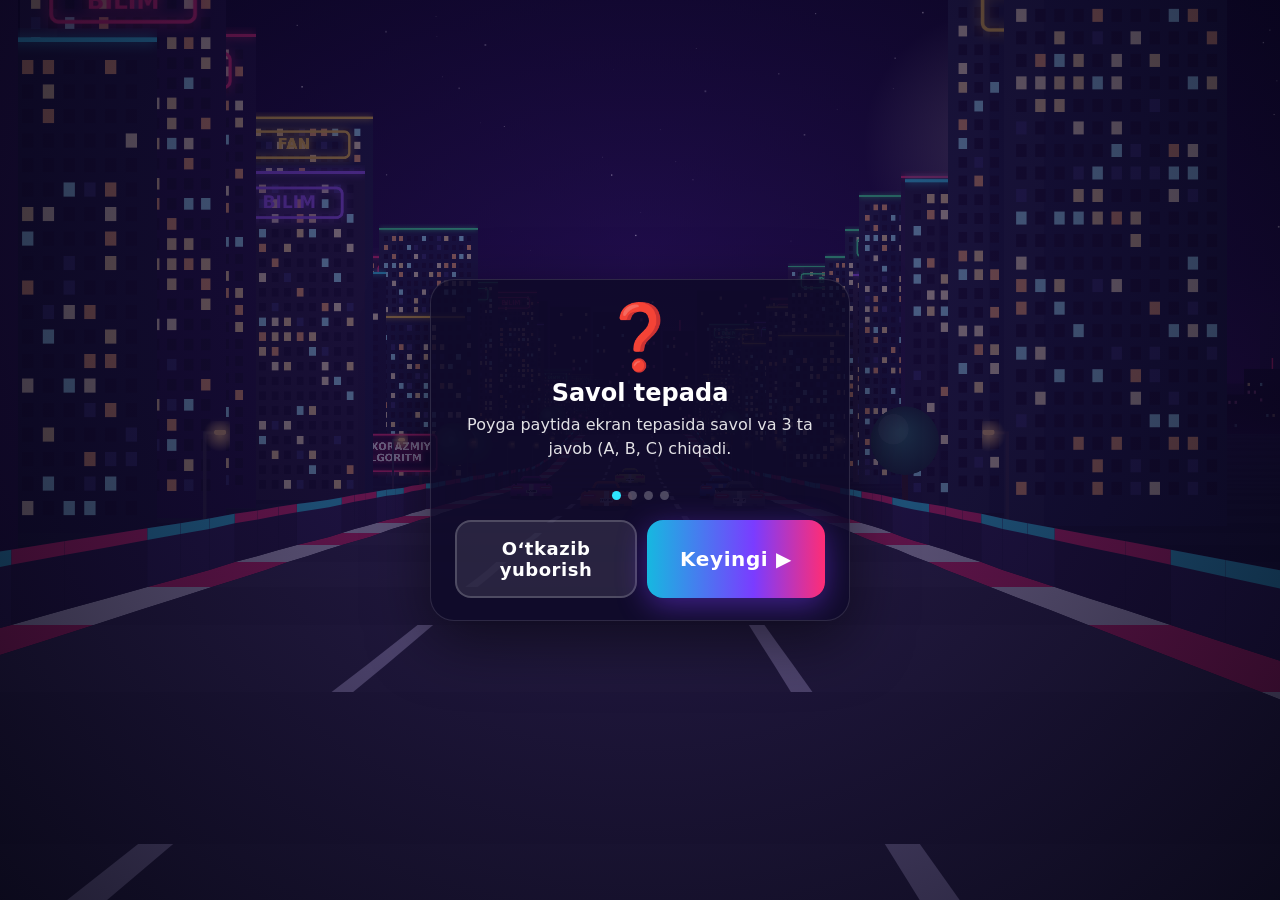
==== commit 90ec828a: "Edu Race v3: onlayn rejim — respublika reytingi, viloyatlar bellashuvi, do'stlar bilan jonli poyga -" ====
--- a/index.html
+++ b/index.html
@@ -69,6 +69,7 @@
       <button class="btn primary" id="btnStart">▶ POYGANI BOSHLASH</button>
       <button class="btn daily" id="btnDaily">📅 Kunlik musobaqa<small id="dailyNote"></small></button>
     </div>
+    <button class="btn online" id="btnOnline">🌐 ONLAYN — butun Oʻzbekiston bilan bellashing<small id="onlineNote">Reyting · Viloyatlar bellashuvi · Doʻstlar bilan jonli poyga</small></button>
     <div class="row icons">
       <button class="btn" id="btnGarage">🚗 Garaj</button>
       <button class="btn" id="btnProfile">🏆 Profil</button>
@@ -131,6 +132,60 @@
       <button class="btn primary" id="btnTLink">🔗 Havola yaratish</button>
     </div>
     <div class="small-note show">Savollar faqat havolaning ichida saqlanadi — hech qanday serverga yuborilmaydi. 3–30 ta savol, javoblar 22 belgigacha.</div>
+  </div>
+</div>
+
+<!-- ONLINE -->
+<div id="online" class="screen hidden">
+  <div class="card">
+    <h1 class="logo logo-md">ONLAYN</h1>
+    <p class="tag">Butun Oʻzbekiston bilan bellashing</p>
+    <div id="netOff" class="banner warn hidden"><div>⚠️ <span id="netOffText">Server bilan bogʻlanib boʻlmadi.</span></div><div class="banner-btns"><button class="btn mini" id="btnNetRetry">↻ Qayta</button></div></div>
+    <div id="netReg" class="regbox hidden">
+      <h3>Onlayn profil yarating</h3>
+      <div class="regrow">
+        <label class="field">Laqab (3–16 belgi)<input id="nNick" type="text" maxlength="16" autocomplete="off" placeholder="Masalan: Tezkor Burgut"></label>
+        <button class="btn mini" id="btnNickRnd" aria-label="Tasodifiy laqab">🎲</button>
+        <label class="field">Viloyat<select id="nRegion"></select></label>
+      </div>
+      <div class="small-note show">Haqiqiy ism, telefon yoki email soʻralmaydi. Laqab va viloyat reytingda koʻrinadi.</div>
+      <div class="row"><button class="btn primary" id="btnNetSave">💾 Saqlash</button></div>
+      <div id="nMsg" class="tmsg"></div>
+    </div>
+    <div id="netMain" class="hidden">
+      <div class="mecard"><span>👤 <b id="nMeNick"></b> · <span id="nMeRegion"></span></span><span class="banner-btns"><button class="btn mini" id="btnNetEdit">✏️ Oʻzgartirish</button><button class="btn mini danger" id="btnNetDel" aria-label="Onlayn profilni oʻchirish">🗑</button></span></div>
+      <div class="seg tabs" id="nTabs"><button data-v="rank" class="on">🏆 Reyting</button><button data-v="friends">👥 Doʻstlar bilan</button></div>
+      <div id="nRank">
+        <div class="seg" id="nBoards"><button data-v="daily">☀️ Kunlik</button><button data-v="weekly" class="on">📅 Haftalik</button><button data-v="region">📍 Viloyatim</button><button data-v="regions">🗺️ Viloyatlar</button></div>
+        <div id="nBoardInfo" class="tmsg"></div>
+        <ol id="nBoard" class="board"></ol>
+        <div id="nMe" class="meline"></div>
+      </div>
+      <div id="nFriends" class="hidden">
+        <p class="tag left">Xona yarating va kodni doʻstlaringizga yuboring — 6 kishigacha bir vaqtda, bir xil savollar bilan poyga!</p>
+        <div class="row"><button class="btn primary" id="btnRoomCreate">➕ Xona yaratish</button></div>
+        <div class="joinrow"><input id="nCode" type="text" maxlength="4" autocomplete="off" placeholder="KOD" aria-label="Xona kodi"><button class="btn" id="btnRoomJoin">➡️ Qoʻshilish</button></div>
+        <div class="small-note show">Xona menyuda tanlangan trassa, fan va sinf bilan yaratiladi.</div>
+      </div>
+      <div id="nFMsg" class="tmsg"></div>
+    </div>
+    <div class="row"><button class="btn" id="btnNBack">◀ Orqaga</button></div>
+  </div>
+</div>
+
+<!-- LOBBY -->
+<div id="lobby" class="screen hidden">
+  <div class="card card-md">
+    <p class="tag">Xona kodi</p>
+    <div class="roomcode" id="lCode">----</div>
+    <div class="linkbox"><input id="lLink" type="text" readonly aria-label="Xona havolasi"><button class="btn mini primary" id="btnLCopy">📋 Nusxalash</button></div>
+    <div class="lmeta" id="lMeta"></div>
+    <ul class="lplayers" id="lPlayers"></ul>
+    <div id="lMsg" class="tmsg"></div>
+    <div class="row">
+      <button class="btn" id="btnLLeave">🚪 Chiqish</button>
+      <button class="btn primary" id="btnLStart">▶ Poygani boshlash</button>
+    </div>
   </div>
 </div>
 
@@ -191,6 +246,7 @@
       <div><b id="rCoins" class="yellow">+0</b><small>Tanga</small></div>
     </div>
     <div id="rNews" class="news hidden"></div>
+    <ol id="rOnline" class="board compact hidden"></ol>
     <div class="mist hidden" id="rMist"></div>
     <div class="row">
       <button class="btn" id="btnRMenu">⌂ Menyu</button>
@@ -202,6 +258,7 @@
 <div id="rotate" class="hidden">📱 Yaxshiroq oʻynash uchun telefonni yotqizing</div>
 
 <script src="questions.js" defer></script>
+<script src="online.js" defer></script>
 <script src="game.js" defer></script>
 </body>
 </html>
--- a/style.css
+++ b/style.css
@@ -201,3 +201,36 @@
 .menu-card .btn.primary{font-size:18px}
 .menu-card .small-note{margin-top:8px}
 .menu-card .plink-row{margin-top:4px}
+/* ===== v3: onlayn ===== */
+.btn.online{display:block;width:100%;margin-top:10px;background:linear-gradient(90deg,#0f9b6c,#18b7d6 55%,#5b6cff);border:0;box-shadow:0 8px 26px rgba(24,183,214,.35);font-size:17px}
+.btn.online small{display:block;font-size:11px;font-weight:600;opacity:.92;margin-top:2px}
+.banner.warn{background:rgba(255,170,60,.1);border-color:rgba(255,170,60,.5)}
+.regrow{display:grid;grid-template-columns:1fr auto 1fr;gap:10px;align-items:end}
+@media (max-width:620px){.regrow{grid-template-columns:1fr auto}.regrow .field:last-child{grid-column:1/-1}}
+.regrow .btn.mini{margin-bottom:10px;height:40px}
+select{width:100%;padding:9px 10px;border-radius:10px;border:1px solid rgba(255,255,255,.2);background:#120d30;color:#fff;font-size:14px;font-family:var(--font);margin-top:4px;touch-action:auto}
+.mecard{display:flex;justify-content:space-between;align-items:center;gap:10px;background:rgba(255,255,255,.06);border-radius:14px;padding:10px 12px;margin:6px 0 10px;font-size:15px}
+.seg.tabs{margin-bottom:10px}.seg.tabs button{flex:1;padding:10px;font-size:15px}
+#nBoards{flex-wrap:wrap;margin-bottom:6px}#nBoards button{flex:1;min-width:110px}
+.board{list-style:none;margin:6px 0;padding:0;max-height:min(46vh,420px);overflow:auto;border-radius:12px;background:rgba(0,0,0,.2)}
+.board li{display:grid;grid-template-columns:44px 1fr auto;gap:8px;align-items:center;padding:8px 12px;border-bottom:1px solid rgba(255,255,255,.06);font-size:14px}
+.board li:nth-child(1){background:rgba(255,210,60,.12)}.board li:nth-child(2){background:rgba(200,210,230,.08)}.board li:nth-child(3){background:rgba(205,127,50,.1)}
+.board .rk{font-weight:900;font-size:16px;text-align:center}.board .nm b{display:block}.board .nm small{opacity:.65;font-size:11px}
+.board .pt{font-weight:900;color:var(--yellow)}
+.board li.mine{outline:2px solid var(--cyan);outline-offset:-2px}
+.board .empty{display:block;text-align:center;opacity:.7;padding:18px}
+.board.compact{max-height:220px;margin-top:10px}
+.meline{font-weight:800;color:var(--cyan);min-height:20px;margin-top:4px}
+.tag.left{text-align:left;letter-spacing:.02em;text-transform:none;font-size:14px}
+.joinrow{display:flex;gap:10px;margin-top:12px}.joinrow input{text-transform:uppercase;font-size:22px;font-weight:900;letter-spacing:.3em;text-align:center;max-width:180px}
+.card.card-md{max-width:560px}
+.roomcode{text-align:center;font-size:clamp(48px,12vw,84px);font-weight:900;letter-spacing:.18em;background:linear-gradient(90deg,var(--cyan),var(--violet),var(--pink));-webkit-background-clip:text;background-clip:text;color:transparent;line-height:1.05}
+.lmeta{text-align:center;opacity:.8;font-size:13px;margin:8px 0}
+.lplayers{list-style:none;padding:0;margin:8px 0;display:grid;grid-template-columns:1fr 1fr;gap:8px}
+.lplayers li{display:flex;align-items:center;gap:8px;background:rgba(255,255,255,.06);border-radius:12px;padding:8px 10px;font-size:14px}
+.lplayers li i{width:14px;height:14px;border-radius:50%;flex:0 0 14px}
+.lplayers li small{opacity:.65;display:block;font-size:11px}
+.lplayers li.host b::after{content:' 👑'}
+.lplayers li.empty{opacity:.35;justify-content:center}
+@media (max-height:460px){.btn.online{padding:9px;font-size:14px}.btn.online small{display:none}.roomcode{font-size:44px}.board{max-height:38vh}}
+.board li.erow{display:block}
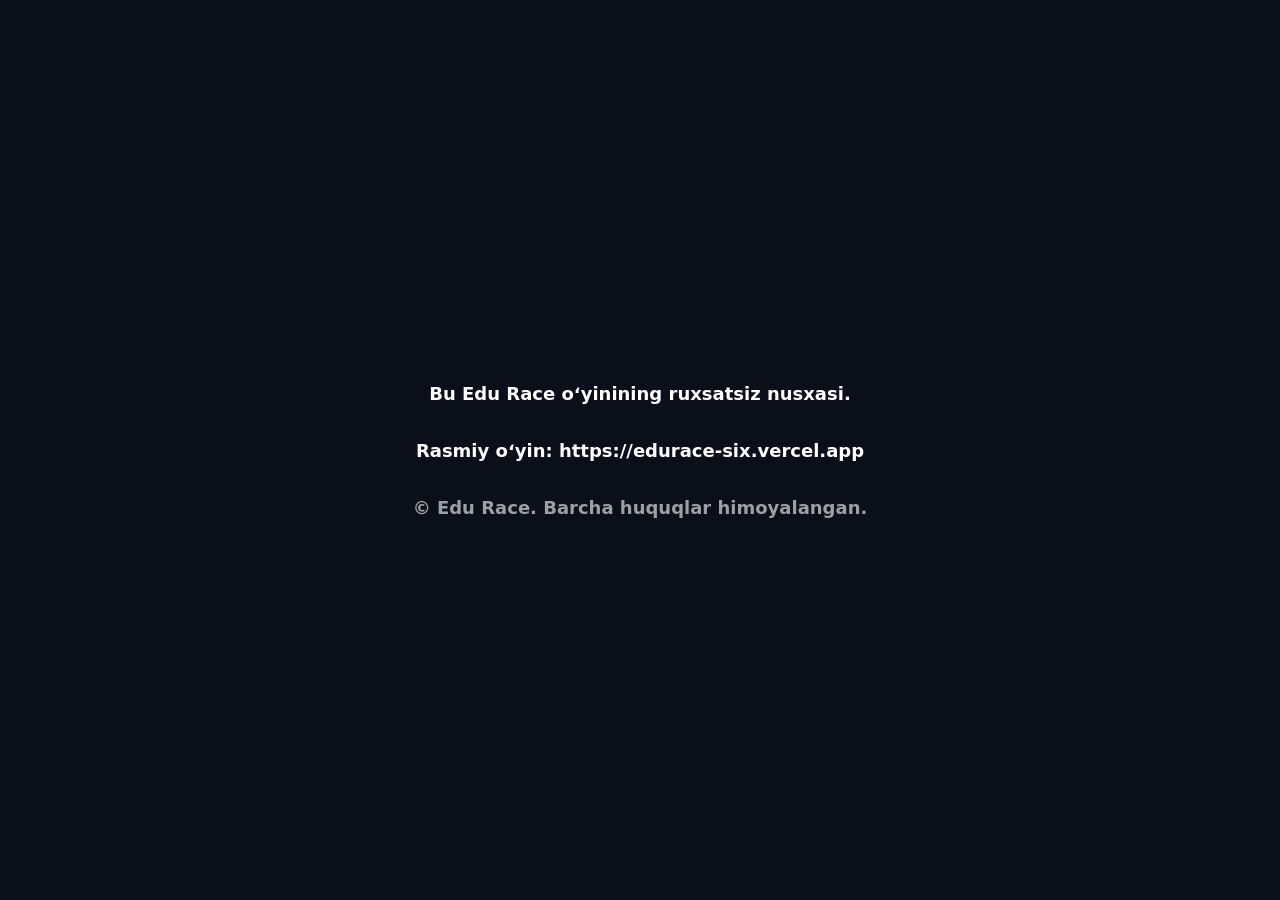
==== commit 884ed61d: "O'g'irlashdan himoya: domen qulfi, LICENSE (barcha huquqlar himoyalangan), mualliflik belgisi Co-Aut" ====
--- a/index.html
+++ b/index.html
@@ -78,6 +78,7 @@
     </div>
     <div class="small-note">Toʻgʻri javob darvozasidan oʻtsangiz — nitro va tanga. Xato javob — tezlik pasayadi.</div>
     <div class="plink-row"><a href="privacy.html" class="plink">🔒 Maxfiylik siyosati</a></div>
+    <div class="plink-row copy">© 2026 Edu Race · Barcha huquqlar himoyalangan</div>
   </div>
 </div>
 
--- a/style.css
+++ b/style.css
@@ -234,3 +234,4 @@
 .lplayers li.empty{opacity:.35;justify-content:center}
 @media (max-height:460px){.btn.online{padding:9px;font-size:14px}.btn.online small{display:none}.roomcode{font-size:44px}.board{max-height:38vh}}
 .board li.erow{display:block}
+.plink-row.copy{opacity:.5;font-size:11px;margin-top:4px}
